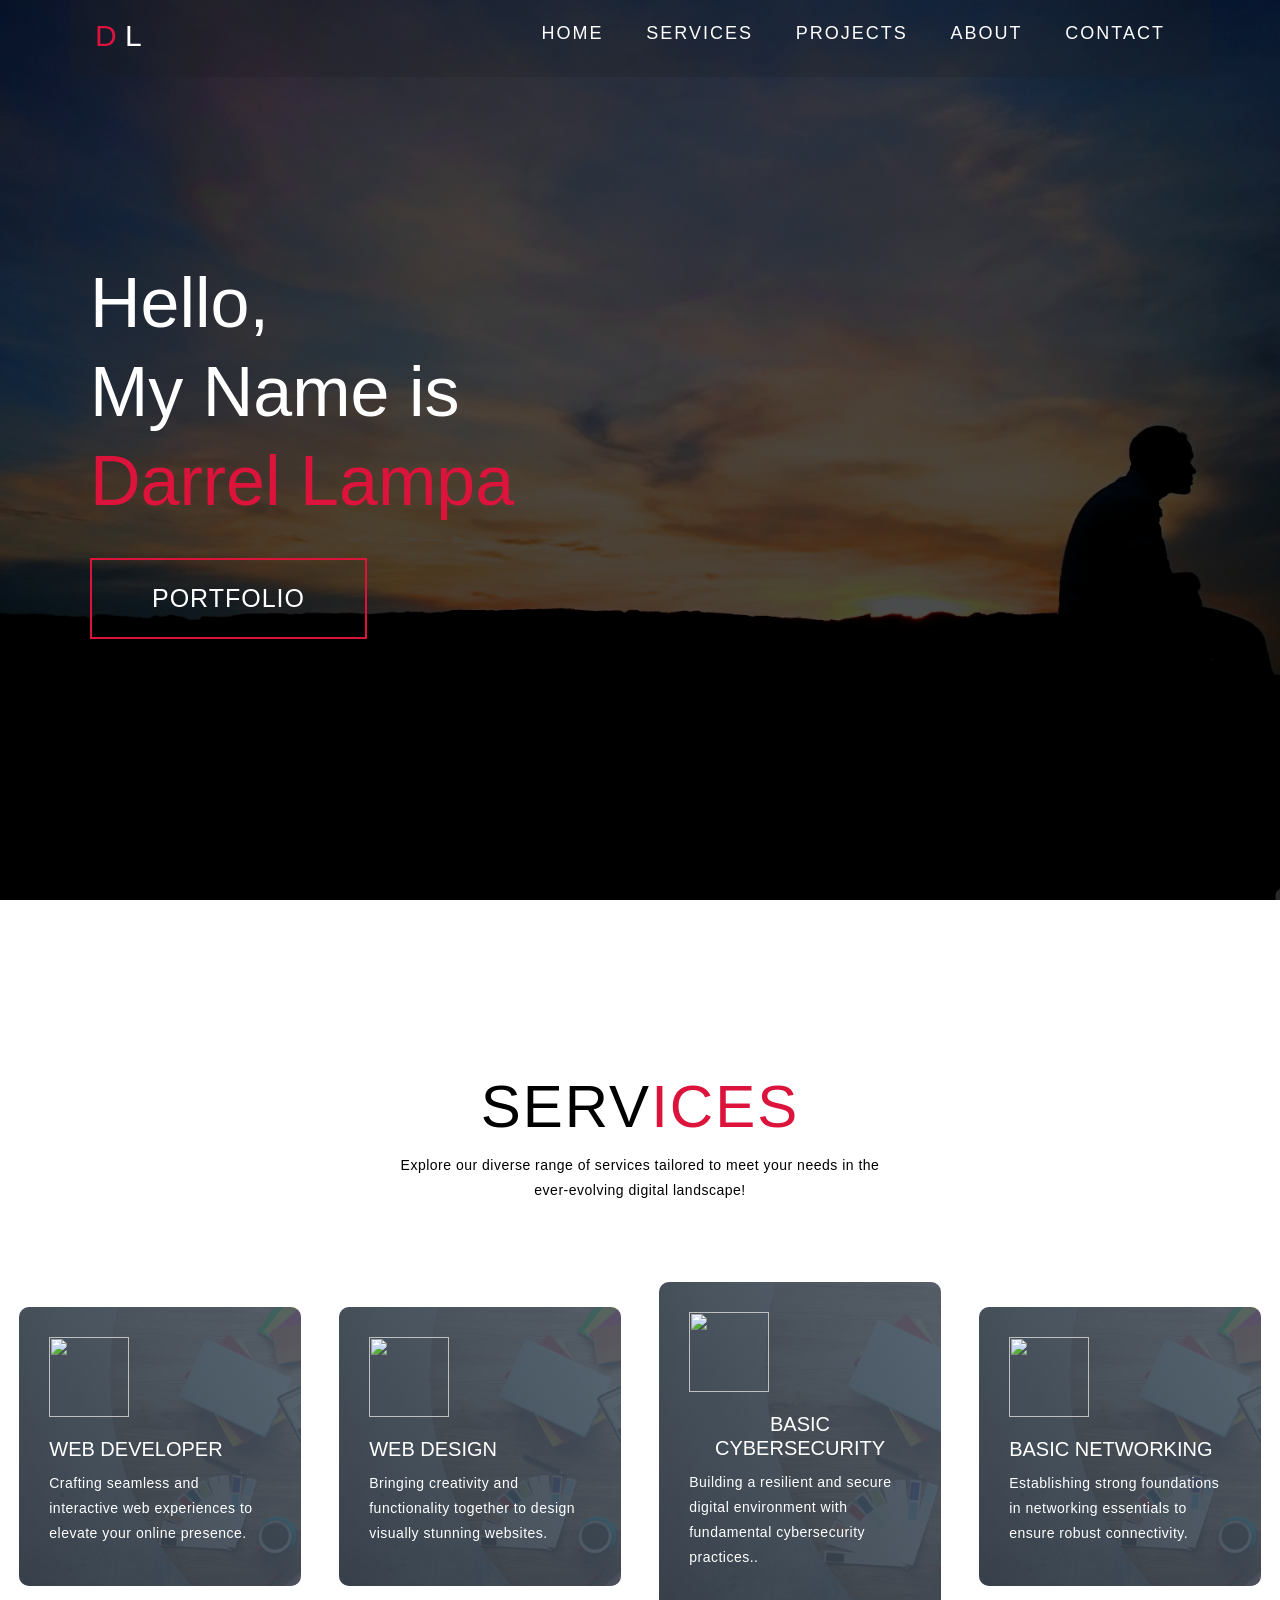
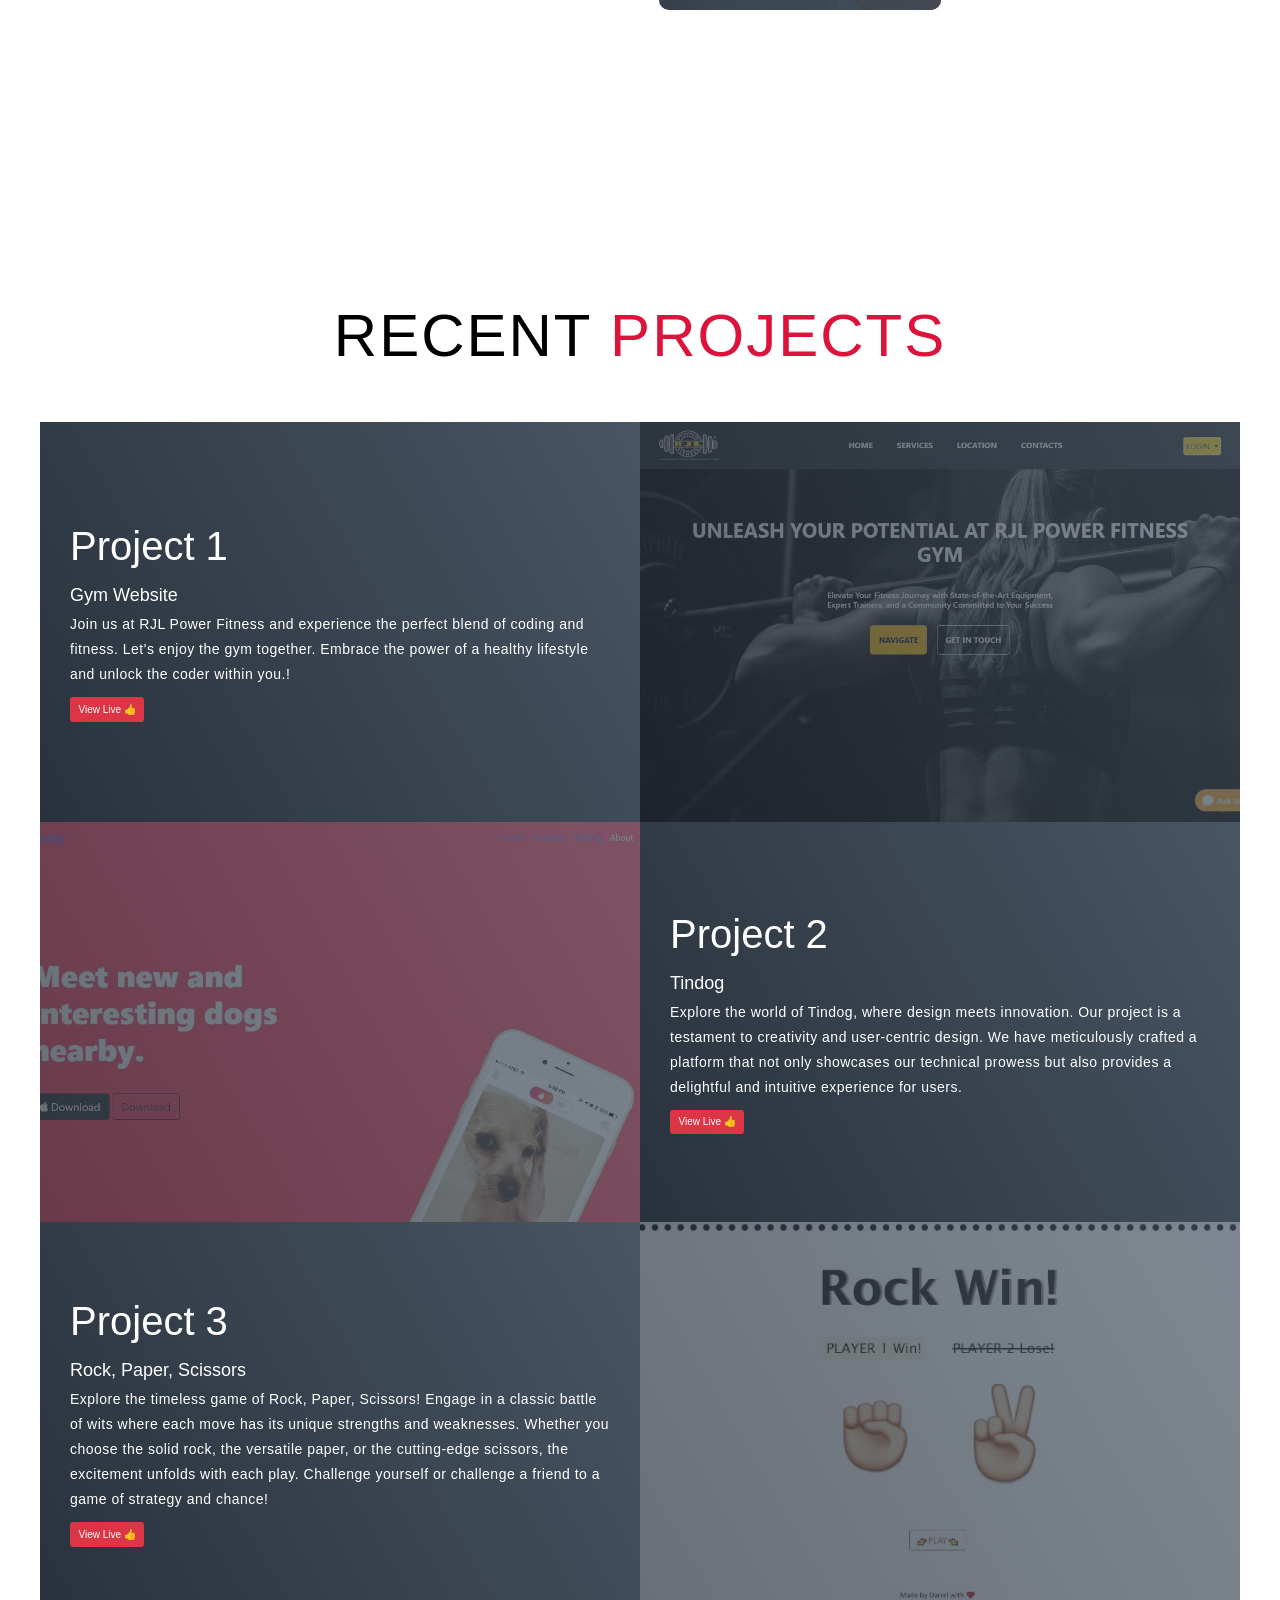
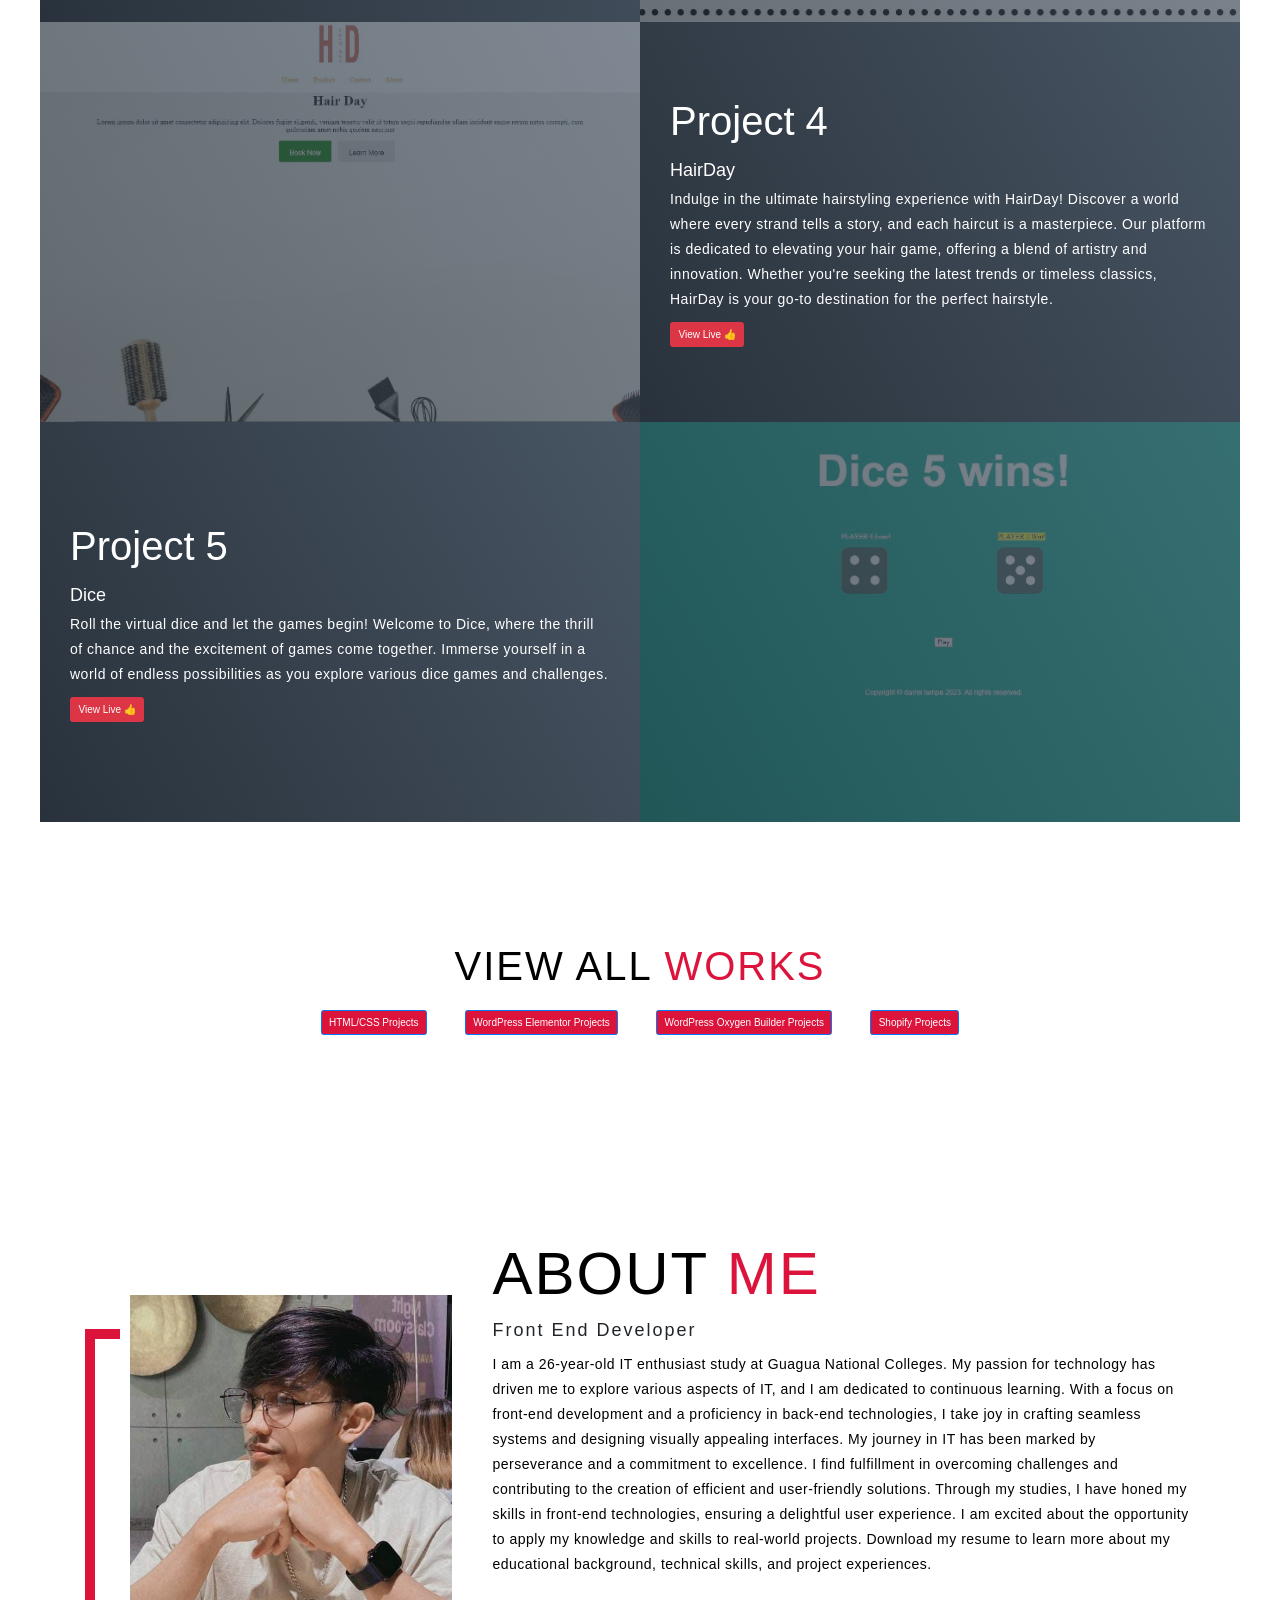
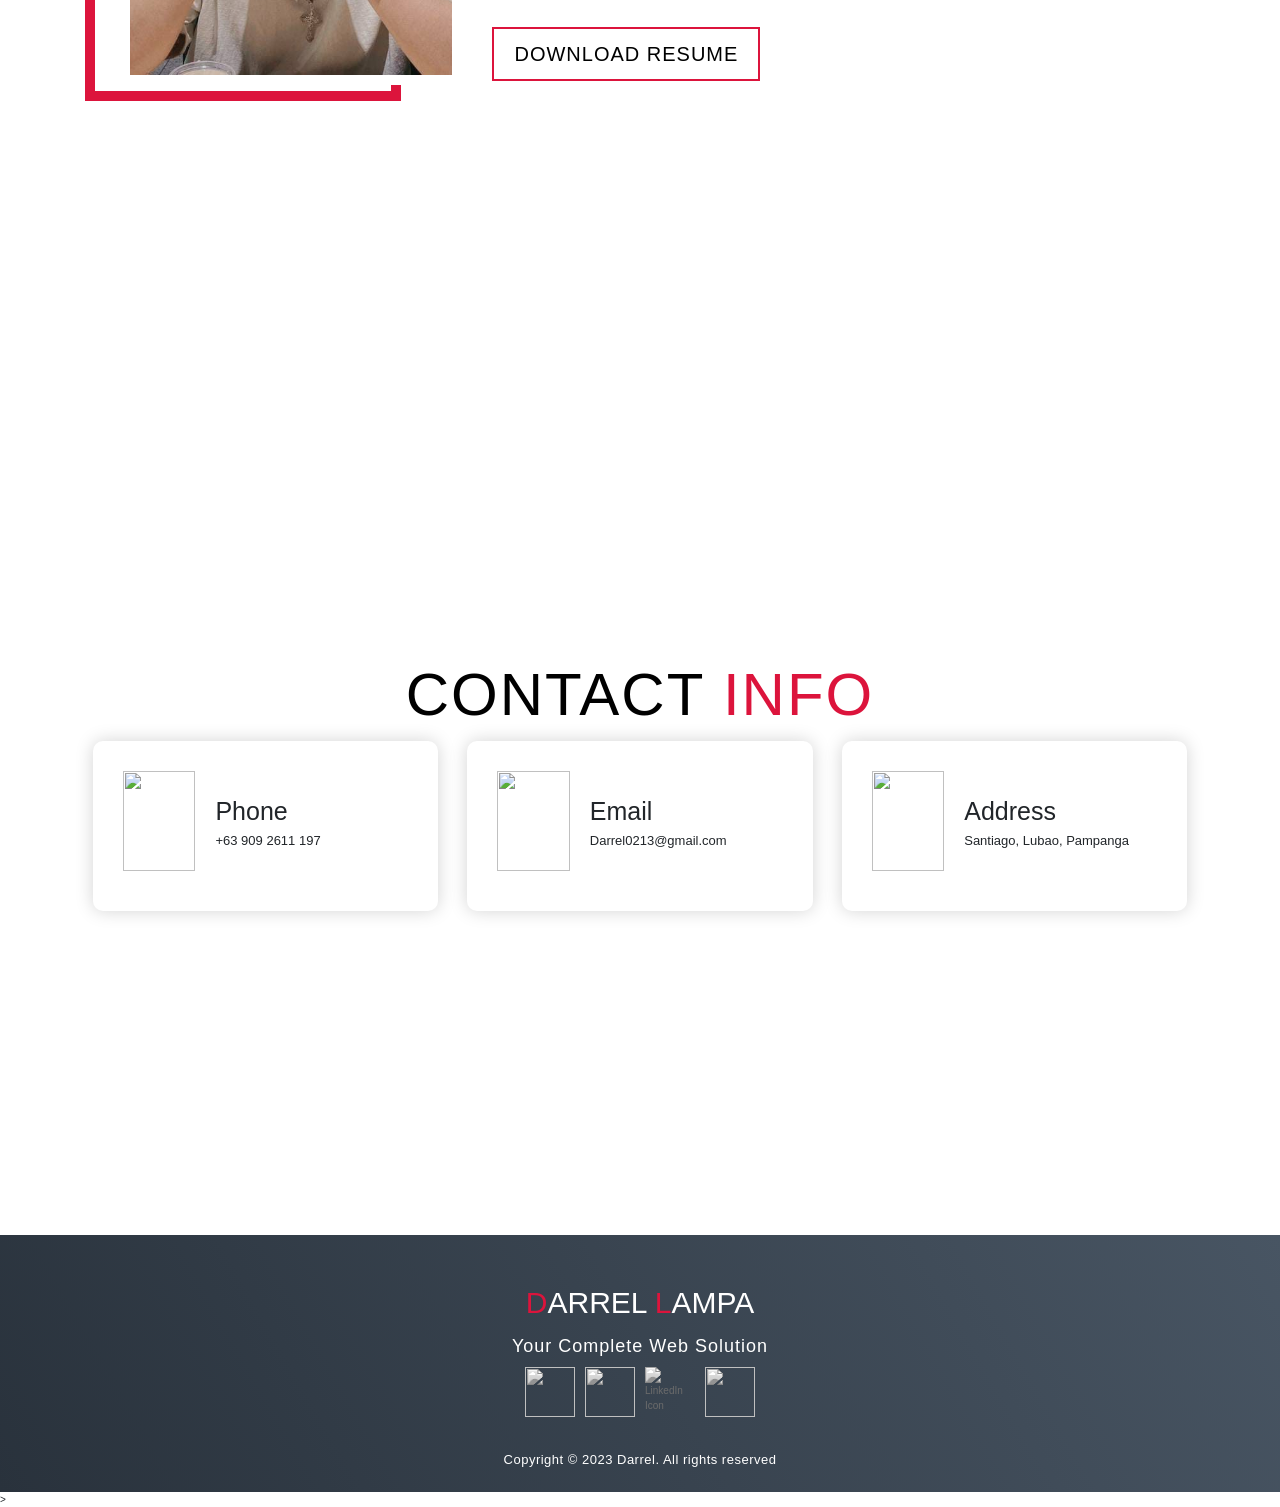
==== index.html @ 4f252c06 "Update index.html" ====
<!DOCTYPE html>
<html lang="en">

<head>
  <meta charset="UTF-8">
  <meta name="viewport" content="width=device-width, initial-scale=1.0">
  <link rel="stylesheet" href="style.css">
  
  <title>My Website</title>
</head>

<body>
  <!-- Header -->
  <section id="header">
    <div class="header container">
      <div class="nav-bar">
        <div class="brand">
          <a href="#hero">
            <h1><span>D</span> <span></span>L</h1>
          </a>
        </div>
        <div class="nav-list">
          <div class="hamburger">
            <div class="bar"></div>
          </div>
          <ul>
            <li><a href="#hero" data-after="Home">Home</a></li>
            <li><a href="#services" data-after="Service">Services</a></li>
            <li><a href="#projects" data-after="Projects">Projects</a></li>
            <li><a href="#about" data-after="About">About</a></li>
            <li><a href="#contact" data-after="Contact">Contact</a></li>
          </ul>
        </div>
      </div>
    </div>
  </section>
  <!-- End Header -->


  <!-- Hero Section  -->
  <section id="hero">
    <div class="hero container">
      <div>
        <h1>Hello, <span></span></h1>
        <h1>My Name is <span></span></h1>
        <h1>Darrel Lampa <span></span></h1>
        <a href="#projects" type="button" class="cta">Portfolio</a>
      </div>
    </div>
  </section>
  <!-- End Hero Section  -->

  <!-- Service Section -->
  <section id="services">
    <div class="services container">
      <div class="service-top">
        <h1 class="section-title">Serv<span>ices</span></h1>
        <p>Explore our diverse range of services tailored to meet your needs in the ever-evolving digital landscape!</p>
      </div>
      <div class="service-bottom">
        <div class="service-item">
          <div class="icon"><img src="https://img.icons8.com/bubbles/100/000000/code.png" /></div>
          <h2>Web Developer</h2>
          <p>Crafting seamless and interactive web experiences to elevate your online presence.</p>
        </div>
        <div class="service-item">
          <div class="icon"><img src="https://img.icons8.com/bubbles/100/000000/design.png" /></div>
          <h2>Web Design</h2>
          <p>Bringing creativity and functionality together to design visually stunning websites.</p>
        </div>
        
        <div class="service-item">
          <div class="icon"><img src="https://img.icons8.com/bubbles/100/000000/cyber-security.png" /></div>
          <h2>Basic Cybersecurity</h2>
          <p>Building a resilient and secure digital environment with fundamental cybersecurity practices..</p>
        </div>
        <div class="service-item">
          <div class="icon"><img src="https://img.icons8.com/bubbles/100/000000/worldwide-location.png" /></div>

          <h2>Basic Networking</h2>
          <p>Establishing strong foundations in networking essentials to ensure robust connectivity.</p>
        </div>
      </div>
    </div>
  </section>
  
  <!-- End Service Section -->

  <!-- Projects Section -->
  <section id="projects">
    <div class="projects container">
      <div class="projects-header">
        <h1 class="section-title">Recent <span>Projects</span></h1>
      </div>
      <div class="all-projects">
        <div class="project-item">
          <div class="project-info">
            <h1>Project 1</h1>
            <h2>Gym Website</h2>
            <p>Join us at RJL Power Fitness and experience the perfect blend of coding and fitness. Let's enjoy the gym together. Embrace the power of a healthy lifestyle and unlock the coder within you.!</p>
            <a href="http://capstone-project.great-site.net/" class="btn btn-danger">View Live &#x1F44D;</a>

          </div>
          <div class="project-img">
            <img src="./img/img1.png" alt="img">
          </div>
        </div>
        <div class="project-item">
          <div class="project-info">
            <h1>Project 2</h1>
            <h2>Tindog</h2>
            <p>Explore the world of Tindog, where design meets innovation. Our project is a testament to creativity and user-centric design. We have meticulously crafted a platform that not only showcases our technical prowess but also provides a delightful and intuitive experience for users.</p>
              <a href="https://darrellampa.github.io/tindog/" class="btn btn-danger">View Live &#x1F44D;</a>
          </div>
          <div class="project-img">
            <img src="./img/img6.png" alt="img">
          </div>
        </div>
        <div class="project-item">
          <div class="project-info">
            <h1>Project 3</h1>
            <h2>Rock, Paper, Scissors </h2>
            <p>Explore the timeless game of Rock, Paper, Scissors! Engage in a classic battle of wits where each move has its unique strengths and weaknesses. Whether you choose the solid rock, the versatile paper, or the cutting-edge scissors, the excitement unfolds with each play. Challenge yourself or challenge a friend to a game of strategy and chance!</p>
              <a href="https://darrellampa.github.io/RSP-Darrel-D/" class="btn btn-danger">View Live &#x1F44D;</a>
          </div>
          <div class="project-img">
            <img src="./img/img5.png" alt="img">
          </div>
        </div>
        <div class="project-item">
          <div class="project-info">
            <h1>Project 4</h1>
            <h2>HairDay </h2>
            <p>Indulge in the ultimate hairstyling experience with HairDay! Discover a world where every strand tells a story, and each haircut is a masterpiece. Our platform is dedicated to elevating your hair game, offering a blend of artistry and innovation. Whether you're seeking the latest trends or timeless classics, HairDay is your go-to destination for the perfect hairstyle.</p>
              <a href="https://darrellampa.github.io/Personal-Website/" class="btn btn-danger">View Live &#x1F44D;</a>
          </div>
          <div class="project-img">
            <img src="./img/img4.png" alt="img">
          </div>
        </div>
        <div class="project-item">
          <div class="project-info">
            <h1>Project 5</h1>
            <h2>Dice</h2>
            <p>Roll the virtual dice and let the games begin! Welcome to Dice, where the thrill of chance and the excitement of games come together. Immerse yourself in a world of endless possibilities as you explore various dice games and challenges.</p>
              <a href="https://darrellampa.github.io/Dice.1/" class="btn btn-danger">View Live &#x1F44D;</a>
          </div>
          <div class="project-img">
            <img src="./img/img3.png" alt="img">
          </div>
        </div>
      </div>
    </div>
    <div class="view-all">
      <h2 class="section-title">View All <span>Works</span></h2>
      <div class="view-all-links">
        <a class="btn btn-primary" onclick="toggleProjects('html-css-projects')">HTML/CSS Projects</a>
        <a class="btn btn-primary" onclick="toggleProjects('wordpress-elementor-projects')">WordPress Elementor Projects</a>
        <a class="btn btn-primary" onclick="toggleProjects('wordpress-oxygen-builder-projects')">WordPress Oxygen Builder Projects</a>
        <a class="btn btn-primary" onclick="toggleProjects('shopify-projects')">Shopify Projects</a>
      </div>
    </div>

    <!-- HTML/CSS Projects Gallery -->
    <div id="html-css-projects" class="project-gallery" style="display: none;">
      <div class="project-gallery-item">
        <a href="https://darrellampa.github.io/seleste_html_css/" target="_blank"><img src="img/htmlCss.png" alt="Project 1"></a>
      </div>
      <div class="project-gallery-item">
        <a href="http://capstone-project.great-site.net/" target="_blank"><img src="img/img1.png" alt="Project 2"></a>
      </div>
        <div class="project-gallery-item">
        <a href="https://darrellampa.github.io/project7/" target="_blank"><img src="img/project5.png" alt="Project 2"></a>
      </div>
      <!-- Add more HTML/CSS project gallery items as needed -->
           <div class="project-gallery-item">
        <a href="https://darrellampa.github.io/project1/" target="_blank"><img src="img/project8.png" alt="Project 2"></a>
      </div>

           <div class="project-gallery-item">
        <a href="https://darrellampa.github.io/project10/" target="_blank"><img src="img/project9.png" alt="Project 2"></a>
      </div>

             <div class="project-gallery-item">
        <a href="https://darrellampa.github.io/newProject/" target="_blank"><img src="img/project11.png" alt="Project 2"></a>
      </div>

            <div class="project-gallery-item">
        <a href="https://darrellampa.github.io/PROJECT12/" target="_blank"><img src="img/project12.png" alt="Project 2"></a>
      </div>






      
    </div>

    <!-- WordPress Elementor Projects Gallery -->
    <div id="wordpress-elementor-projects" class="project-gallery" style="display: none;">
      <div class="project-gallery-item">
        <a href="https://dev-selesteelementor.pantheonsite.io/" target="_blank"><img src="img/elemetorWp.png" alt="Project 1"></a>
      </div>
      <div class="project-gallery-item">
        <a href="https://dev-imrozproject.pantheonsite.io/" target="_blank"><img src="img/imroz.png" alt="Project 2"></a>
      </div>
      <div class="project-gallery-item">
        <a href="https://darrellampa.github.io/tindog/" target="_blank"><img src="img/img6.png" alt="Project 2"></a>
      </div>
      <div class="project-gallery-item">
        <a href="https://darrellampa.github.io/Personal-Website/" target="_blank"><img src="img/img4.png" alt="Project 2"></a>
      </div>
      <!-- Add more WordPress Elementor project gallery items as needed -->
    </div>

     <!-- WordPress Oxygen Builder Projects Gallery -->
    <div id="wordpress-oxygen-builder-projects" class="project-gallery" style="display: none;">
      <div class="project-gallery-item">
        <a href="https://dev-nesoitsolution.pantheonsite.io/" target="_blank"><img src="img/neso.png" alt="Project 1"></a>
      </div>
     
      <!-- Add more WordPress Oxygen Builder project gallery items as needed -->
    </div>

    <!-- Shopify Projects Gallery -->
    <div id="shopify-projects" class="project-gallery" style="display: none;">
      <div class="project-gallery-item">
        <a href="https://dev-selestecustomtheme.pantheonsite.io/" target="_blank"><img src="img/shopifyseleste.png" alt="Project 1"></a>
      </div>
      <div class="project-gallery-item">
        <a href="https://project6dar.myshopify.com/?_ab=0&_fd=0&_sc=1" target="_blank"><img src="img/shopify1.png" alt="Project 2"></a>
      </div>
      <!-- Add more Shopify project gallery items as needed -->
    </div>
  </section>
  <!-- End Projects Section -->

  <!-- About Section -->
  <section id="about">
    <div class="about container">
      <div class="col-left">
        <div class="about-img">
          <img src="./img/ny.png" alt="img">
        </div>
      </div>
      <div class="col-right">
        <h1 class="section-title">About <span>me</span></h1>
        <h2>Front End Developer</h2>
        <p>I am a 26-year-old IT enthusiast study at Guagua National Colleges. My passion for technology has driven me to explore various aspects of IT, and I am dedicated to continuous learning. With a focus on front-end development and a proficiency in back-end technologies, I take joy in crafting seamless systems and designing visually appealing interfaces.

          My journey in IT has been marked by perseverance and a commitment to excellence. I find fulfillment in overcoming challenges and contributing to the creation of efficient and user-friendly solutions. Through my studies, I have honed my skills in front-end technologies, ensuring a delightful user experience.
          
          I am excited about the opportunity to apply my knowledge and skills to real-world projects. Download my resume to learn more about my educational background, technical skills, and project experiences.</p>
        <a href="https://drive.google.com/file/d/1pJ0x6sw8Fba4EsSI_oV6tQrUpC12UH1s/view?usp=sharing" class="cta">Download Resume</a>
      </div>
    </div>
  </section>
  <!-- End About Section -->

  <!-- Contact Section -->
  <section id="contact">
    <div class="contact container">
      <div>
        <h1 class="section-title">Contact <span>info</span></h1>
      </div>
      <div class="contact-items">
        <div class="contact-item">
          <div class="icon"><img src="https://img.icons8.com/bubbles/100/000000/phone.png" /></div>
          <div class="contact-info">
            <h1>Phone</h1>
            <h2>+63 909 2611 197</h2>
            
          </div>
        </div>
        <div class="contact-item">
          <div class="icon"><img src="https://img.icons8.com/bubbles/100/000000/new-post.png" /></div>
          <div class="contact-info">
            <h1>Email</h1>
            <h2>Darrel0213@gmail.com</h2>
           
          </div>
        </div>
        <div class="contact-item">
          <div class="icon"><img src="https://img.icons8.com/bubbles/100/000000/map-marker.png" /></div>
          <div class="contact-info">
            <h1>Address</h1>
            <h2>Santiago, Lubao, Pampanga</h2>
          </div>
        </div>
      </div>
    </div>
  </section>
  <!-- End Contact Section -->

  <!-- Footer -->
  <section id="footer">
    <div class="footer container">
      <div class="brand">
        <h1><span>D</span>arrel <span>L</span>ampa</h1>
      </div>
      <h2>Your Complete Web Solution</h2>
      <div class="social-icon">
        <div class="social-item">
          <a href="https://www.facebook.com/darrel.lampa.1"><img src="https://img.icons8.com/bubbles/100/000000/facebook-new.png" /></a>
        </div>
        <div class="social-item">
          <a href="https://www.instagram.com/lampadarrel/"><img src="https://img.icons8.com/bubbles/100/000000/instagram-new.png" /></a>
        </div>
        <div class="social-item">
          <a href="https://www.linkedin.com/in/darrel-lampa-314783265/"><img src="https://img.icons8.com/bubbles/100/000000/linkedin.png" alt="LinkedIn Icon"></a>
        </div>
        <div class="social-item">
          <a href="https://www.credly.com/users/darrel-lampa/badges"><img src="https://img.icons8.com/bubbles/100/000000/credly.png" /></a>
        </div>
      </div>
      <p>Copyright © 2023 Darrel. All rights reserved</p>
    </div>
  </section>
  <!-- End Footer -->
   <!-- Bootstrap JS and Popper.js -->
   <link rel="stylesheet" href="https://stackpath.bootstrapcdn.com/bootstrap/4.5.2/css/bootstrap.min.css">
   >
  <script src="./app.js"></script>
    <script>
  function toggleProjects(projectId) {
  const projectGalleries = document.querySelectorAll('.project-gallery');
  projectGalleries.forEach(gallery => {
    gallery.style.display = 'none';
  });

  const selectedGallery = document.getElementById(projectId);
  if (selectedGallery) {
    selectedGallery.style.display = 'flex';
  }
}
  </script>
</body>

</html>
---- style.css ----
@import 'https://fonts.googleapis.com/css?family=Montserrat:300, 400, 700&display=swap';
* {
	padding: 0;
	margin: 0;
	box-sizing: border-box;
}
html {
	font-size: 10px;
	font-family: 'Montserrat', sans-serif;
	scroll-behavior: smooth;
}
a {
	text-decoration: none;
}
.container {
	min-height: 100vh;
	width: 100%;
	display: flex;
	align-items: center;
	justify-content: center;
}
img {
	height: 100%;
	width: 100%;
	object-fit: cover;
}
p {
	color: black;
	font-size: 1.4rem;
	margin-top: 5px;
	line-height: 2.5rem;
	font-weight: 300;
	letter-spacing: 0.05rem;
}
.section-title {
	font-size: 4rem;
	font-weight: 300;
	color: black;
	margin-bottom: 10px;
	text-transform: uppercase;
	letter-spacing: 0.2rem;
	text-align: center;
}
.section-title span {
	color: crimson;
}

.cta {
	display: inline-block;
	padding: 10px 30px;
	color: white;
	background-color: transparent;
	border: 2px solid crimson;
	font-size: 2rem;
	text-transform: uppercase;
	letter-spacing: 0.1rem;
	margin-top: 30px;
	transition: 0.3s ease;
	transition-property: background-color, color;
}
.cta:hover {
	color: white;
	background-color: crimson;
}
.brand h1 {
	font-size: 3rem;
	text-transform: uppercase;
	color: white;
}
.brand h1 span {
	color: crimson;
}

/* Header section */
#header {
	position: fixed;
	z-index: 1000;
	left: 0;
	top: 0;
	width: 100vw;
	height: auto;
}
#header .header {
	min-height: 8vh;
	background-color: rgba(31, 30, 30, 0.24);
	transition: 0.3s ease background-color;
}
#header .nav-bar {
	display: flex;
	align-items: center;
	justify-content: space-between;
	width: 100%;
	height: 100%;
	max-width: 1300px;
	padding: 0 10px;
}
#header .nav-list ul {
	list-style: none;
	position: absolute;
	background-color: rgb(31, 30, 30);
	width: 100vw;
	height: 100vh;
	left: 100%;
	top: 0;
	display: flex;
	flex-direction: column;
	justify-content: center;
	align-items: center;
	z-index: 1;
	overflow-x: hidden;
	transition: 0.5s ease left;
}
#header .nav-list ul.active {
	left: 0%;
}
#header .nav-list ul a {
	font-size: 2.5rem;
	font-weight: 500;
	letter-spacing: 0.2rem;
	text-decoration: none;
	color: white;
	text-transform: uppercase;
	padding: 20px;
	display: block;
}
#header .nav-list ul a::after {
	content: attr(data-after);
	position: absolute;
	top: 50%;
	left: 50%;
	transform: translate(-50%, -50%) scale(0);
	color: rgba(240, 248, 255, 0.021);
	font-size: 13rem;
	letter-spacing: 50px;
	z-index: -1;
	transition: 0.3s ease letter-spacing;
}
#header .nav-list ul li:hover a::after {
	transform: translate(-50%, -50%) scale(1);
	letter-spacing: initial;
}
#header .nav-list ul li:hover a {
	color: crimson;
}
#header .hamburger {
	height: 60px;
	width: 60px;
	display: inline-block;
	border: 3px solid white;
	border-radius: 50%;
	position: relative;
	display: flex;
	align-items: center;
	justify-content: center;
	z-index: 100;
	cursor: pointer;
	transform: scale(0.8);
	margin-right: 20px;
}
#header .hamburger:after {
	position: absolute;
	content: '';
	height: 100%;
	width: 100%;
	border-radius: 50%;
	border: 3px solid white;
	animation: hamburger_puls 1s ease infinite;
}
#header .hamburger .bar {
	height: 2px;
	width: 30px;
	position: relative;
	background-color: white;
	z-index: -1;
}
#header .hamburger .bar::after,
#header .hamburger .bar::before {
	content: '';
	position: absolute;
	height: 100%;
	width: 100%;
	left: 0;
	background-color: white;
	transition: 0.3s ease;
	transition-property: top, bottom;
}
#header .hamburger .bar::after {
	top: 8px;
}
#header .hamburger .bar::before {
	bottom: 8px;
}
#header .hamburger.active .bar::before {
	bottom: 0;
}
#header .hamburger.active .bar::after {
	top: 0;
}
/* End Header section */

/* Hero Section */
#hero {
	background-image: url(./img/ny2.png);
	background-size: cover;
	background-position: top center;
	position: relative;
	z-index: 1;
}
#hero::after {
	content: '';
	position: absolute;
	left: 0;
	top: 0;
	height: 100%;
	width: 100%;
	background-color: black;
	opacity: 0.7;
	z-index: -1;
}
#hero .hero {
	max-width: 1200px;
	margin: 0 auto;
	padding: 0 50px;
	justify-content: flex-start;
}
#hero h1 {
	display: block;
	width: fit-content;
	font-size: 4rem;
	position: relative;
	color: transparent;
	animation: text_reveal 0.5s ease forwards;
	animation-delay: 1s;
}
#hero h1:nth-child(1) {
	animation-delay: 1s;
}
#hero h1:nth-child(2) {
	animation-delay: 2s;
}
#hero h1:nth-child(3) {
	animation: text_reveal_name 0.5s ease forwards;
	animation-delay: 3s;
}
#hero h1 span {
	position: absolute;
	top: 0;
	left: 0;
	height: 100%;
	width: 0;
	background-color: crimson;
	animation: text_reveal_box 1s ease;
	animation-delay: 0.5s;
}
#hero h1:nth-child(1) span {
	animation-delay: 0.5s;
}
#hero h1:nth-child(2) span {
	animation-delay: 1.5s;
}
#hero h1:nth-child(3) span {
	animation-delay: 2.5s;
}

/* End Hero Section */

/* Services Section */
#services .services {
	flex-direction: column;
	text-align: center;
	max-width: 1500px;
	margin: 0 auto;
	padding: 100px 0;
}
#services .service-top {
	max-width: 500px;
	margin: 0 auto;
}
#services .service-bottom {
	display: flex;
	align-items: center;
	justify-content: center;
	flex-wrap: wrap;
	margin-top: 50px;
}
#services .service-item {
	flex-basis: 80%;
	display: flex;
	align-items: flex-start;
	justify-content: center;
	flex-direction: column;
	padding: 30px;
	border-radius: 10px;
	background-image: url(./img/img8.png);
	background-size: cover;
	margin: 10px 5%;
	position: relative;
	z-index: 1;
	overflow: hidden;
}
#services .service-item::after {
	content: '';
	position: absolute;
	left: 0;
	top: 0;
	height: 100%;
	width: 100%;
	background-image: linear-gradient(60deg, #29323c 0%, #485563 100%);
	opacity: 0.9;
	z-index: -1;
}
#services .service-bottom .icon {
	height: 80px;
	width: 80px;
	margin-bottom: 20px;
}
#services .service-item h2 {
	font-size: 2rem;
	color: white;
	margin-bottom: 10px;
	text-transform: uppercase;
}
#services .service-item p {
	color: white;
	text-align: left;
}
/* End Services Section */

/* Projects section */
#projects .projects {
	flex-direction: column;
	max-width: 1200px;
	margin: 0 auto;
	padding: 100px 0;
}
#projects .projects-header h1 {
	margin-bottom: 50px;
}
#projects .all-projects {
	display: flex;
	align-items: center;
	justify-content: center;
	flex-direction: column;
}
#projects .project-item {
	display: flex;
	align-items: center;
	justify-content: center;
	flex-direction: column;
	width: 80%;
	margin: 20px auto;
	overflow: hidden;
	border-radius: 10px;
}
#projects .project-info {
	padding: 30px;
	flex-basis: 50%;
	height: 100%;
	display: flex;
	align-items: flex-start;
	justify-content: center;
	flex-direction: column;
	background-image: linear-gradient(60deg, #29323c 0%, #485563 100%);
	color: white;
}
#projects .project-info h1 {
	font-size: 4rem;
	font-weight: 500;
}
#projects .project-info h2 {
	font-size: 1.8rem;
	font-weight: 500;
	margin-top: 10px;
}
#projects .project-info p {
	color: white;
}
#projects .project-img {
	flex-basis: 50%;
	height: 300px;
	overflow: hidden;
	position: relative;
}
#projects .project-img:after {
	content: '';
	position: absolute;
	left: 0;
	top: 0;
	height: 100%;
	width: 100%;
	background-image: linear-gradient(60deg, #29323c 0%, #485563 100%);
	opacity: 0.7;
}
#projects .project-img img {
	transition: 0.3s ease transform;
}
#projects .project-item:hover .project-img img {
	transform: scale(1.1);
}
/* End Projects section */

/* About Section */
#about .about {
	flex-direction: column-reverse;
	text-align: center;
	max-width: 1200px;
	margin: 0 auto;
	padding: 100px 20px;
}
#about .col-left {
	width: 250px;
	height: 360px;
}
#about .col-right {
	width: 100%;
}
#about .col-right h2 {
	font-size: 1.8rem;
	font-weight: 500;
	letter-spacing: 0.2rem;
	margin-bottom: 10px;
}
#about .col-right p {
	margin-bottom: 20px;
}
#about .col-right .cta {
	color: black;
	margin-bottom: 50px;
	padding: 10px 20px;
	font-size: 2rem;
}
#about .col-left .about-img {
	height: 100%;
	width: 100%;
	position: relative;
	border: 10px solid white;
}
#about .col-left .about-img::after {
	content: '';
	position: absolute;
	left: -33px;
	top: 19px;
	height: 98%;
	width: 98%;
	border: 7px solid crimson;
	z-index: -1;
}
/* End About Section */

/* contact Section */
#contact .contact {
	flex-direction: column;
	max-width: 1200px;
	margin: 0 auto;
	width: 90%;
}
#contact .contact-items {
	/* max-width: 400px; */
	width: 100%;
}
#contact .contact-item {
	width: 80%;
	padding: 20px;
	text-align: center;
	border-radius: 10px;
	padding: 30px;
	margin: 30px;
	display: flex;
	justify-content: center;
	align-items: center;
	flex-direction: column;
	box-shadow: 0px 0px 18px 0 #0000002c;
	transition: 0.3s ease box-shadow;
}
#contact .contact-item:hover {
	box-shadow: 0px 0px 5px 0 #0000002c;
}
#contact .icon {
	width: 70px;
	margin: 0 auto;
	margin-bottom: 10px;
}
#contact .contact-info h1 {
	font-size: 2.5rem;
	font-weight: 500;
	margin-bottom: 5px;
}
#contact .contact-info h2 {
	font-size: 1.3rem;
	line-height: 2rem;
	font-weight: 500;
}
/*End contact Section */

/* Footer */
#footer {
	background-image: linear-gradient(60deg, #29323c 0%, #485563 100%);
}
#footer .footer {
	min-height: 200px;
	flex-direction: column;
	padding-top: 50px;
	padding-bottom: 10px;
}
#footer h2 {
	color: white;
	font-weight: 500;
	font-size: 1.8rem;
	letter-spacing: 0.1rem;
	margin-top: 10px;
	margin-bottom: 10px;
}
#footer .social-icon {
	display: flex;
	margin-bottom: 30px;
}
#footer .social-item {
	height: 50px;
	width: 50px;
	margin: 0 5px;
}
#footer .social-item img {
	filter: grayscale(1);
	transition: 0.3s ease filter;
}
#footer .social-item:hover img {
	filter: grayscale(0);
}
#footer p {
	color: white;
	font-size: 1.3rem;
}
/* End Footer */

/* Keyframes */
@keyframes hamburger_puls {
	0% {
		opacity: 1;
		transform: scale(1);
	}
	100% {
		opacity: 0;
		transform: scale(1.4);
	}
}
@keyframes text_reveal_box {
	50% {
		width: 100%;
		left: 0;
	}
	100% {
		width: 0;
		left: 100%;
	}
}
@keyframes text_reveal {
	100% {
		color: white;
	}
}
@keyframes text_reveal_name {
	100% {
		color: crimson;
		font-weight: 500;
	}
}
/* End Keyframes */

/* Media Query For Tablet */
@media only screen and (min-width: 768px) {
	.cta {
		font-size: 2.5rem;
		padding: 20px 60px;
	}
	h1.section-title {
		font-size: 6rem;
	}

	/* Hero */
	#hero h1 {
		font-size: 7rem;
	}
	/* End Hero */

	/* Services Section */
	#services .service-bottom .service-item {
		flex-basis: 45%;
		margin: 2.5%;
	}
	/* End Services Section */

	/* Project */
	#projects .project-item {
		flex-direction: row;
	}
	#projects .project-item:nth-child(even) {
		flex-direction: row-reverse;
	}
	#projects .project-item {
		height: 400px;
		margin: 0;
		width: 100%;
		border-radius: 0;
	}
	#projects .all-projects .project-info {
		height: 100%;
	}
	#projects .all-projects .project-img {
		height: 100%;
	}
	/* End Project */

	/* About */
	#about .about {
		flex-direction: row;
	}
	#about .col-left {
		width: 600px;
		height: 400px;
		padding-left: 60px;
	}
	#about .about .col-left .about-img::after {
		left: -45px;
		top: 34px;
		height: 98%;
		width: 98%;
		border: 10px solid crimson;
	}
	#about .col-right {
		text-align: left;
		padding: 30px;
	}
	#about .col-right h1 {
		text-align: left;
	}
	/* End About */

	/* contact  */
	#contact .contact {
		flex-direction: column;
		padding: 100px 0;
		align-items: center;
		justify-content: center;
		min-width: 20vh;
	}
	#contact .contact-items {
		width: 100%;
		display: flex;
		flex-direction: row;
		justify-content: space-evenly;
		margin: 0;
	}
	#contact .contact-item {
		width: 30%;
		margin: 0;
		flex-direction: row;
	}
	#contact .contact-item .icon {
		height: 100px;
		width: 100px;
	}
	#contact .contact-item .icon img {
		object-fit: contain;
	}
	#contact .contact-item .contact-info {
		width: 100%;
		text-align: left;
		padding-left: 20px;
	}
	/* End contact  */
}
/* End Media Query For Tablet */

/* Media Query For Desktop */
@media only screen and (min-width: 1200px) {
	/* header */
	#header .hamburger {
		display: none;
	}
	#header .nav-list ul {
		position: initial;
		display: block;
		height: auto;
		width: fit-content;
		background-color: transparent;
	}
	#header .nav-list ul li {
		display: inline-block;
	}
	#header .nav-list ul li a {
		font-size: 1.8rem;
	}
	#header .nav-list ul a:after {
		display: none;
	}
	/* End header */

	#services .service-bottom .service-item {
		flex-basis: 22%;
		margin: 1.5%;
	}
}
/* End  Media Query For Desktop */



/* CSS for View All Section */
.view-all {
    text-align: center;
    margin-top: 2rem;
}

.view-all-links {
    display: flex;
    justify-content: center;
    gap: 1cm; /* Adjust the gap between buttons */
    margin-top: 1rem;
	padding-top: 1rem;
}

.view-all .btn {
    font-size: 1rem;
	background-color: solid crimson !important;
}

/* CSS for project gallery */
.project-gallery {
    display: flex;
    justify-content: center;
    gap: 1rem;
    flex-wrap: wrap;
    margin-top: 2rem;
}

.project-gallery-item {
    position: relative;
    flex: 1 1 30%;
    margin: 10px;
    overflow: hidden;
}

.project-gallery-item img {
    height: 20rem; /* Fixed height */
    width: 100%; /* Ensure the image covers the full width */
    object-fit: cover; /* Adjust the image to fit within the container */
    transition: transform 0.3s ease;
}

.project-gallery-item:hover img {
    transform: scale(1.1); /* Slight zoom on hover */
}

.project-gallery-item::after {
    content: "View";
    position: absolute;
    top: 50%;
    left: 50%;
    transform: translate(-50%, -50%);
    color: white;
    font-size: 2rem;
    font-weight: bold;
    opacity: 0;
    transition: opacity 0.3s ease;
    pointer-events: none;
}

.project-gallery-item:hover::after {
    opacity: 1; /* Show the "View" text on hover */
}

.view-all {
    text-align: center;
    margin-top: 2rem;
}

.view-all-links {
    display: flex;
    justify-content: center;
    gap: 1cm; /* Adjust the gap between buttons */
    margin-top: 1rem;
    padding-top: 1rem;
}

.view-all .btn {
    font-size: 1rem;
    background-color: crimson !important;
}

/* Button styles */
.btn {
    padding: 2px 2px;
    background-color: #eb1919;
    color: white;
    text-decoration: none;
    border-radius: 5px;
}

.btn-primary {
    background-color: #ff0000;
}

.btn-danger {
    background-color: #dc3545;
}

@media (max-width: 768px) {
    .view-all-links {
        flex-direction: column;
        gap: 1rem; /* Space between buttons */
    }

    .view-all .btn {
        margin: 0 1rem; /* Margin on left and right */
    }
}
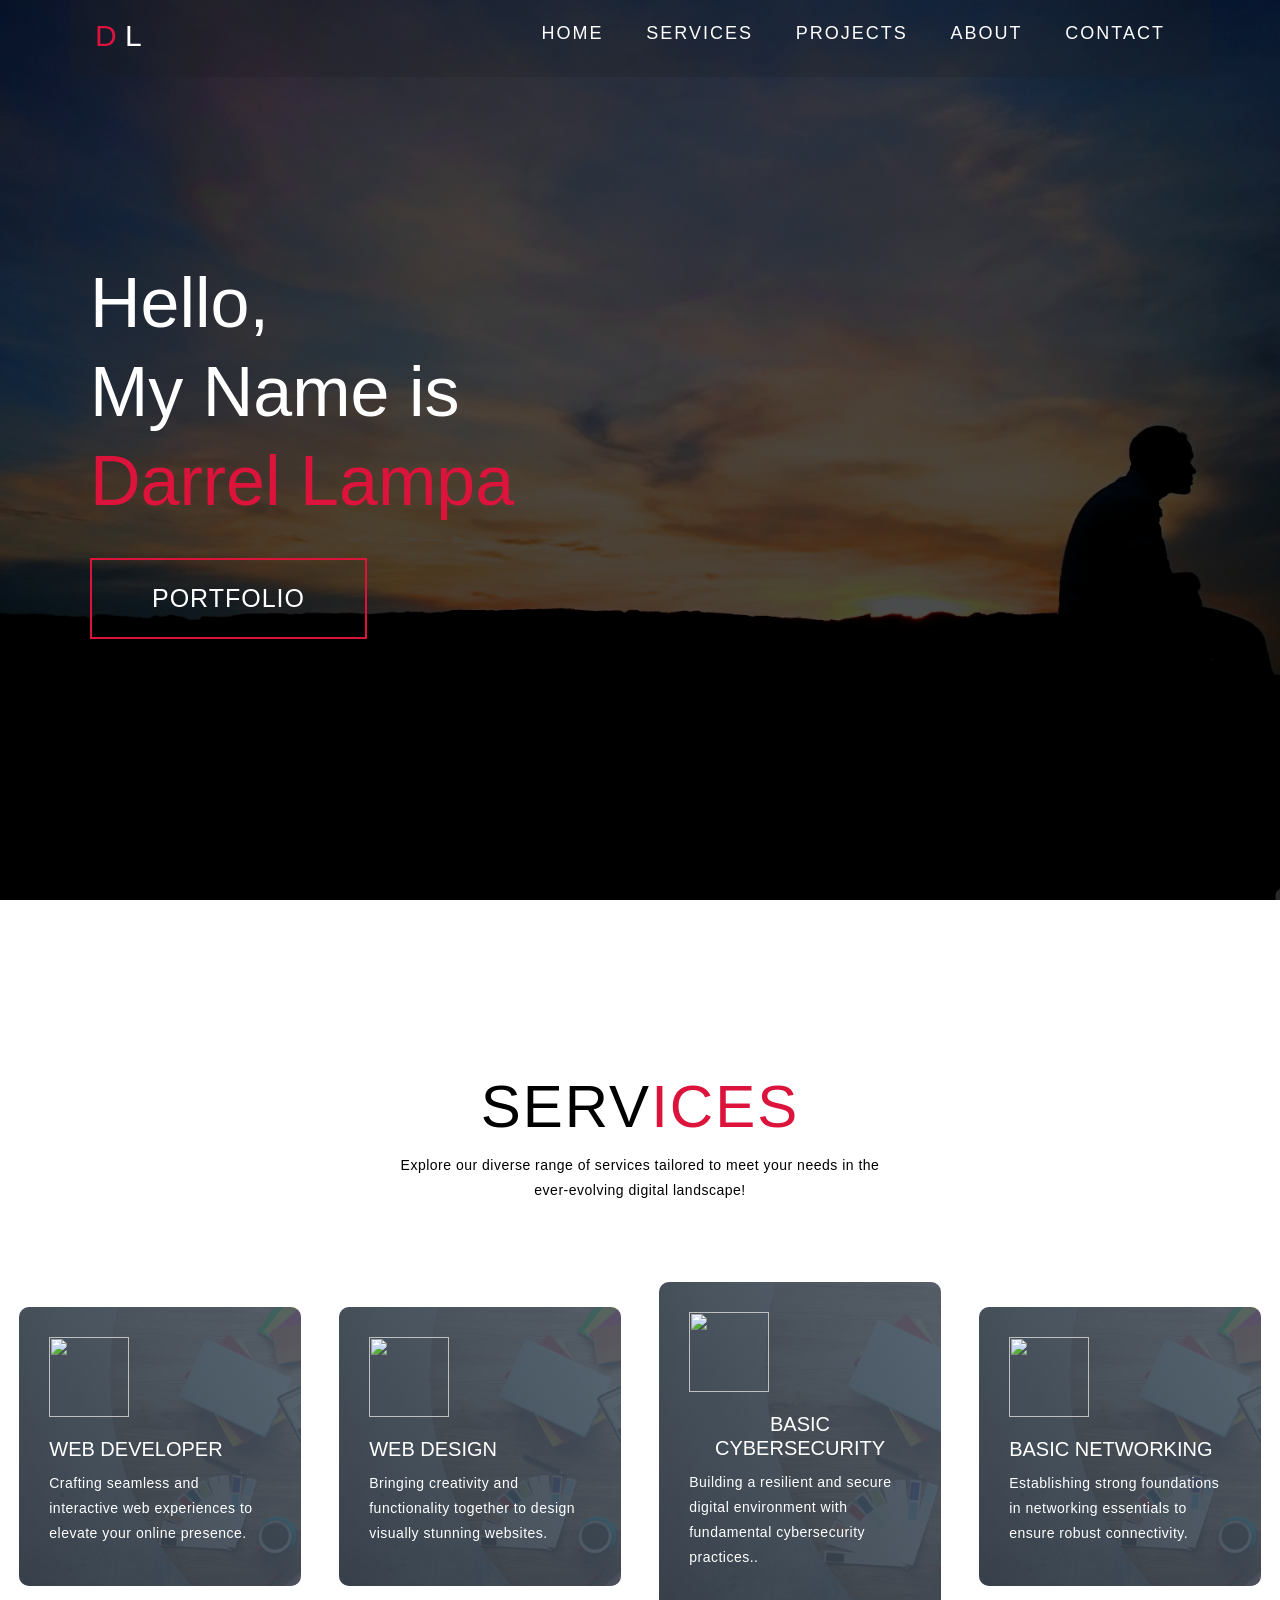
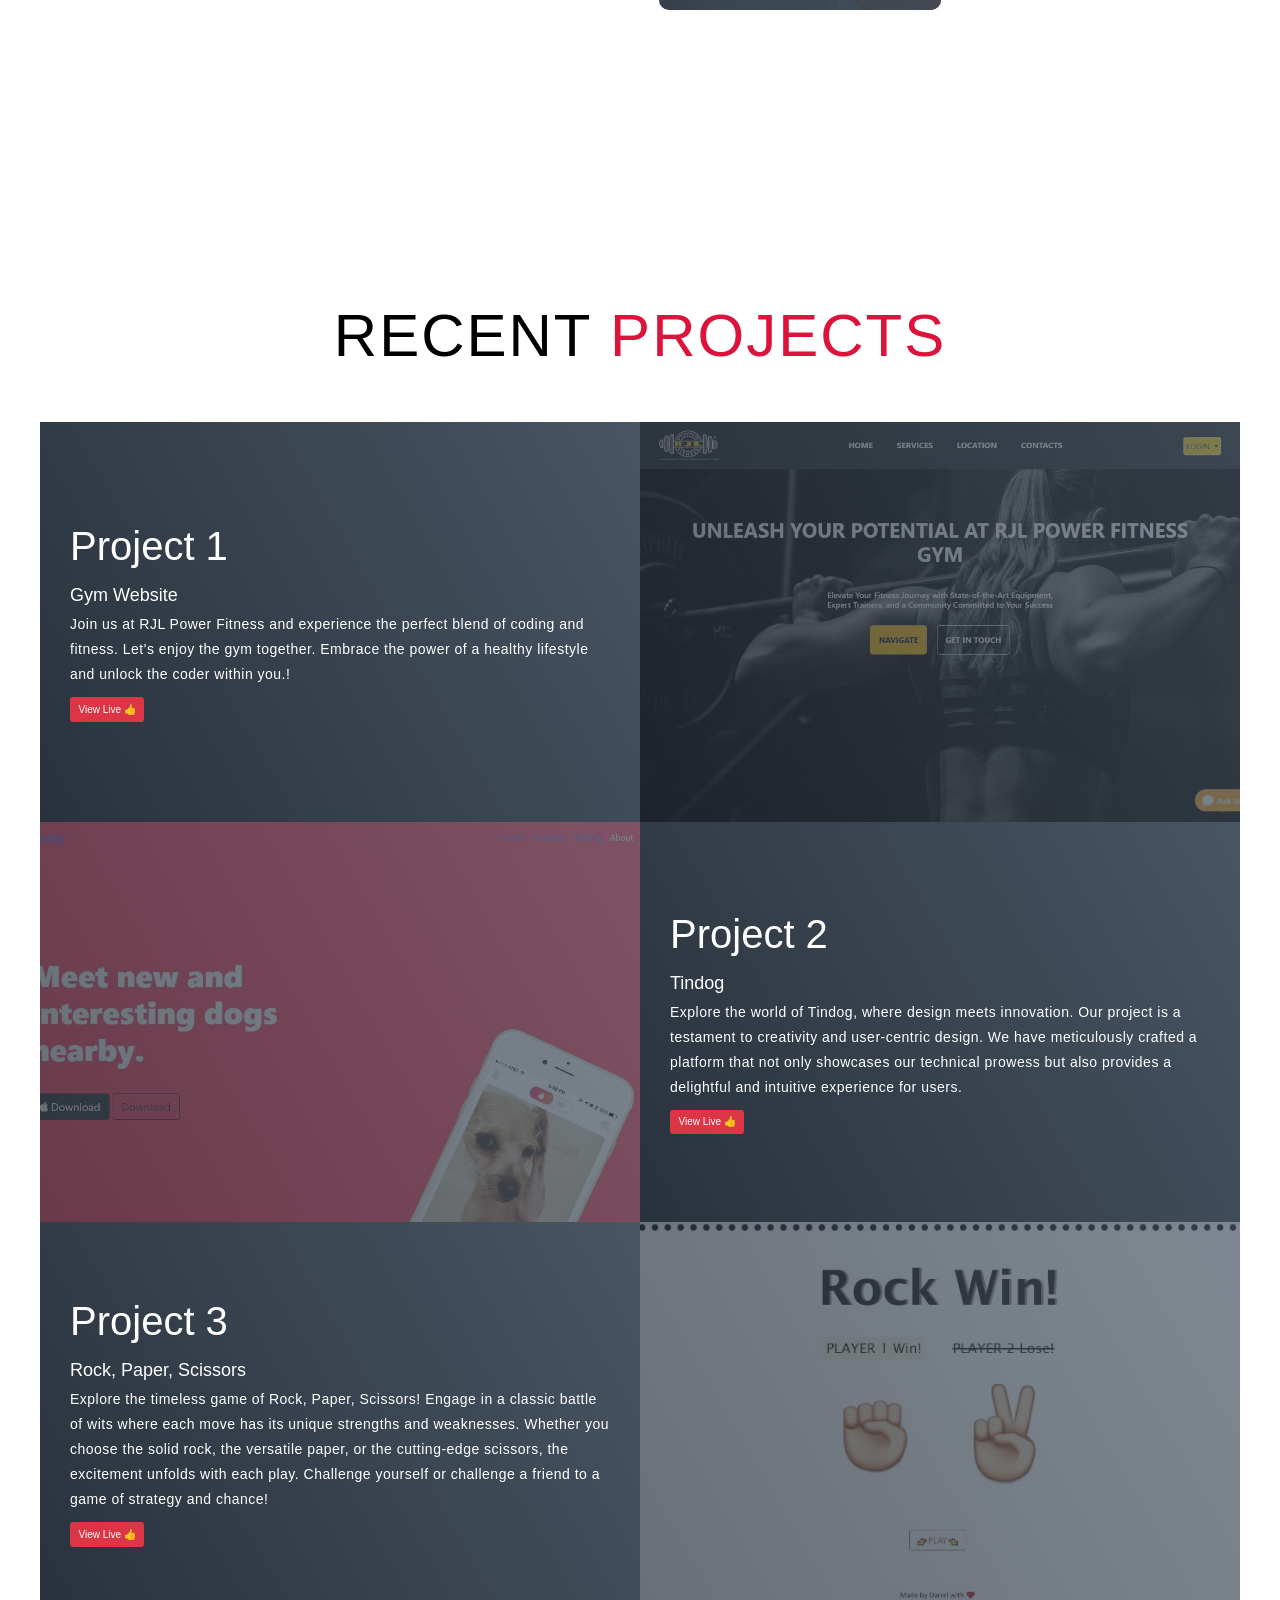
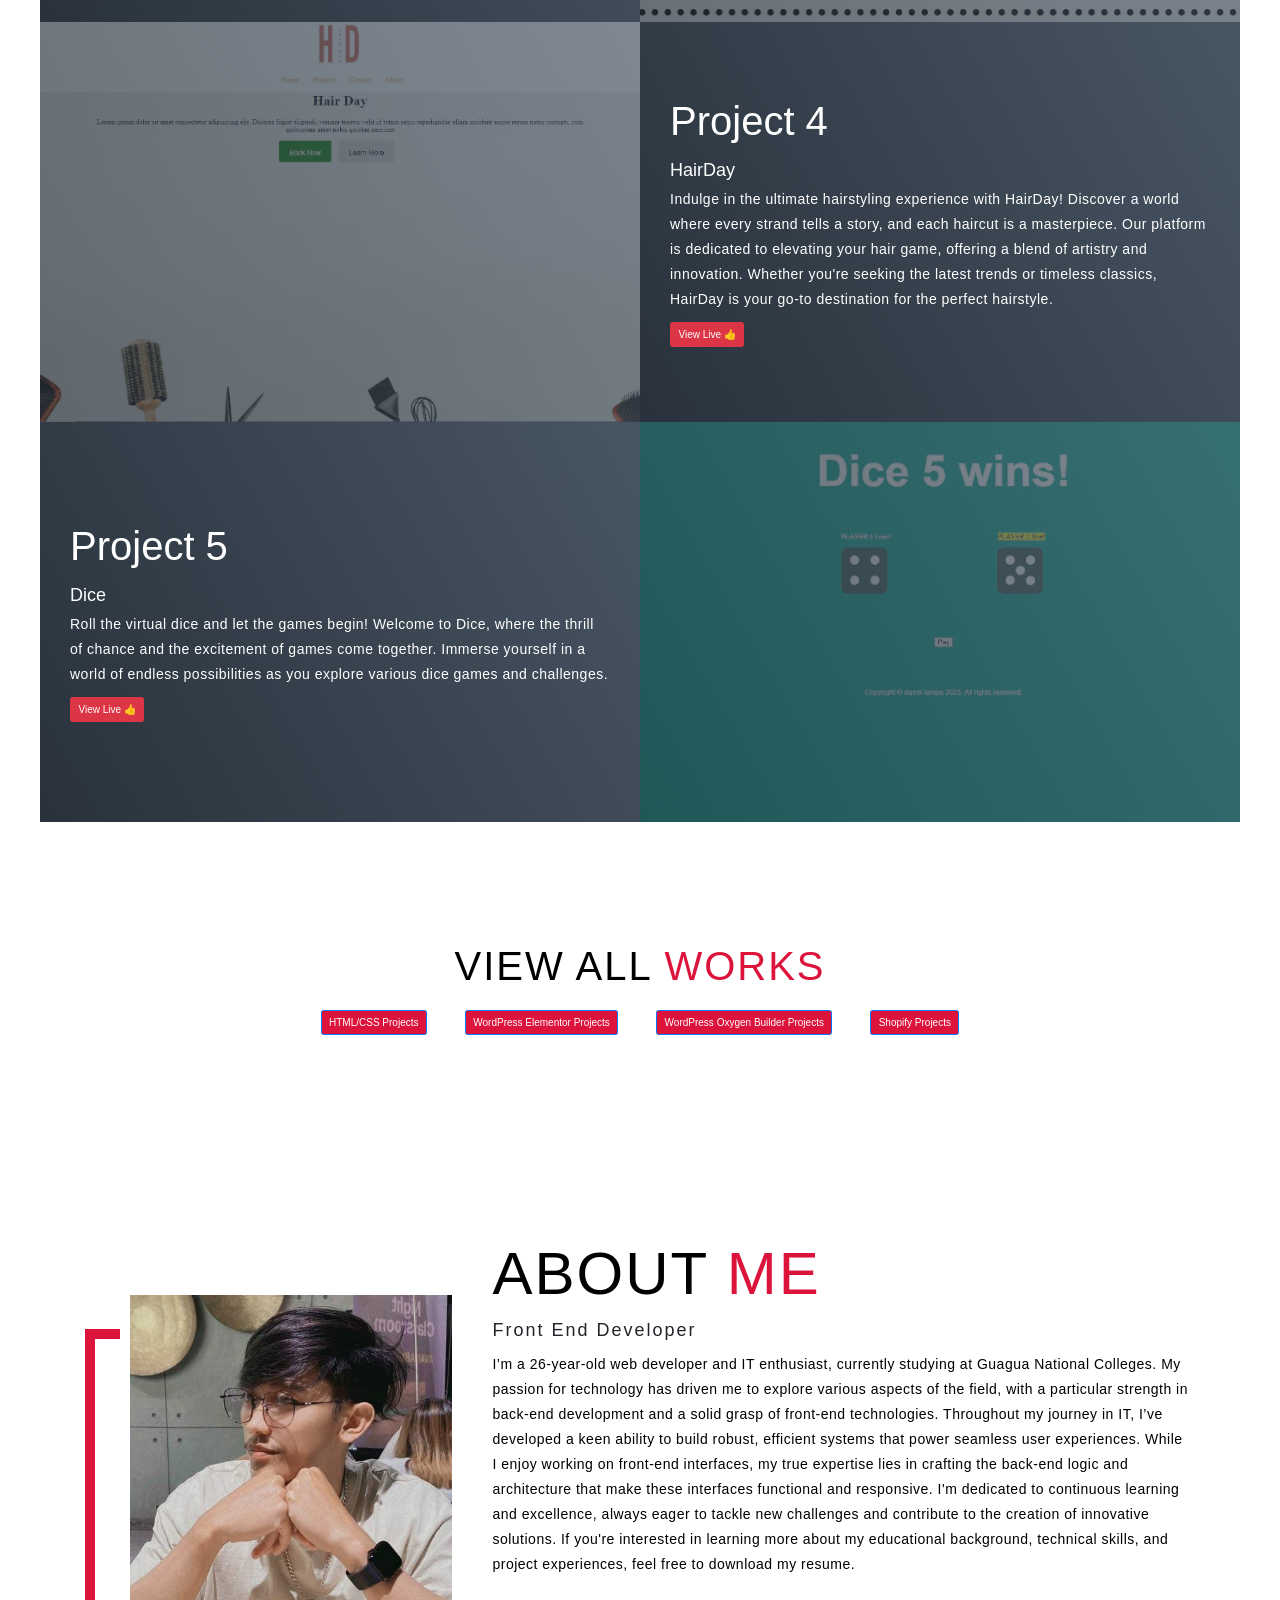
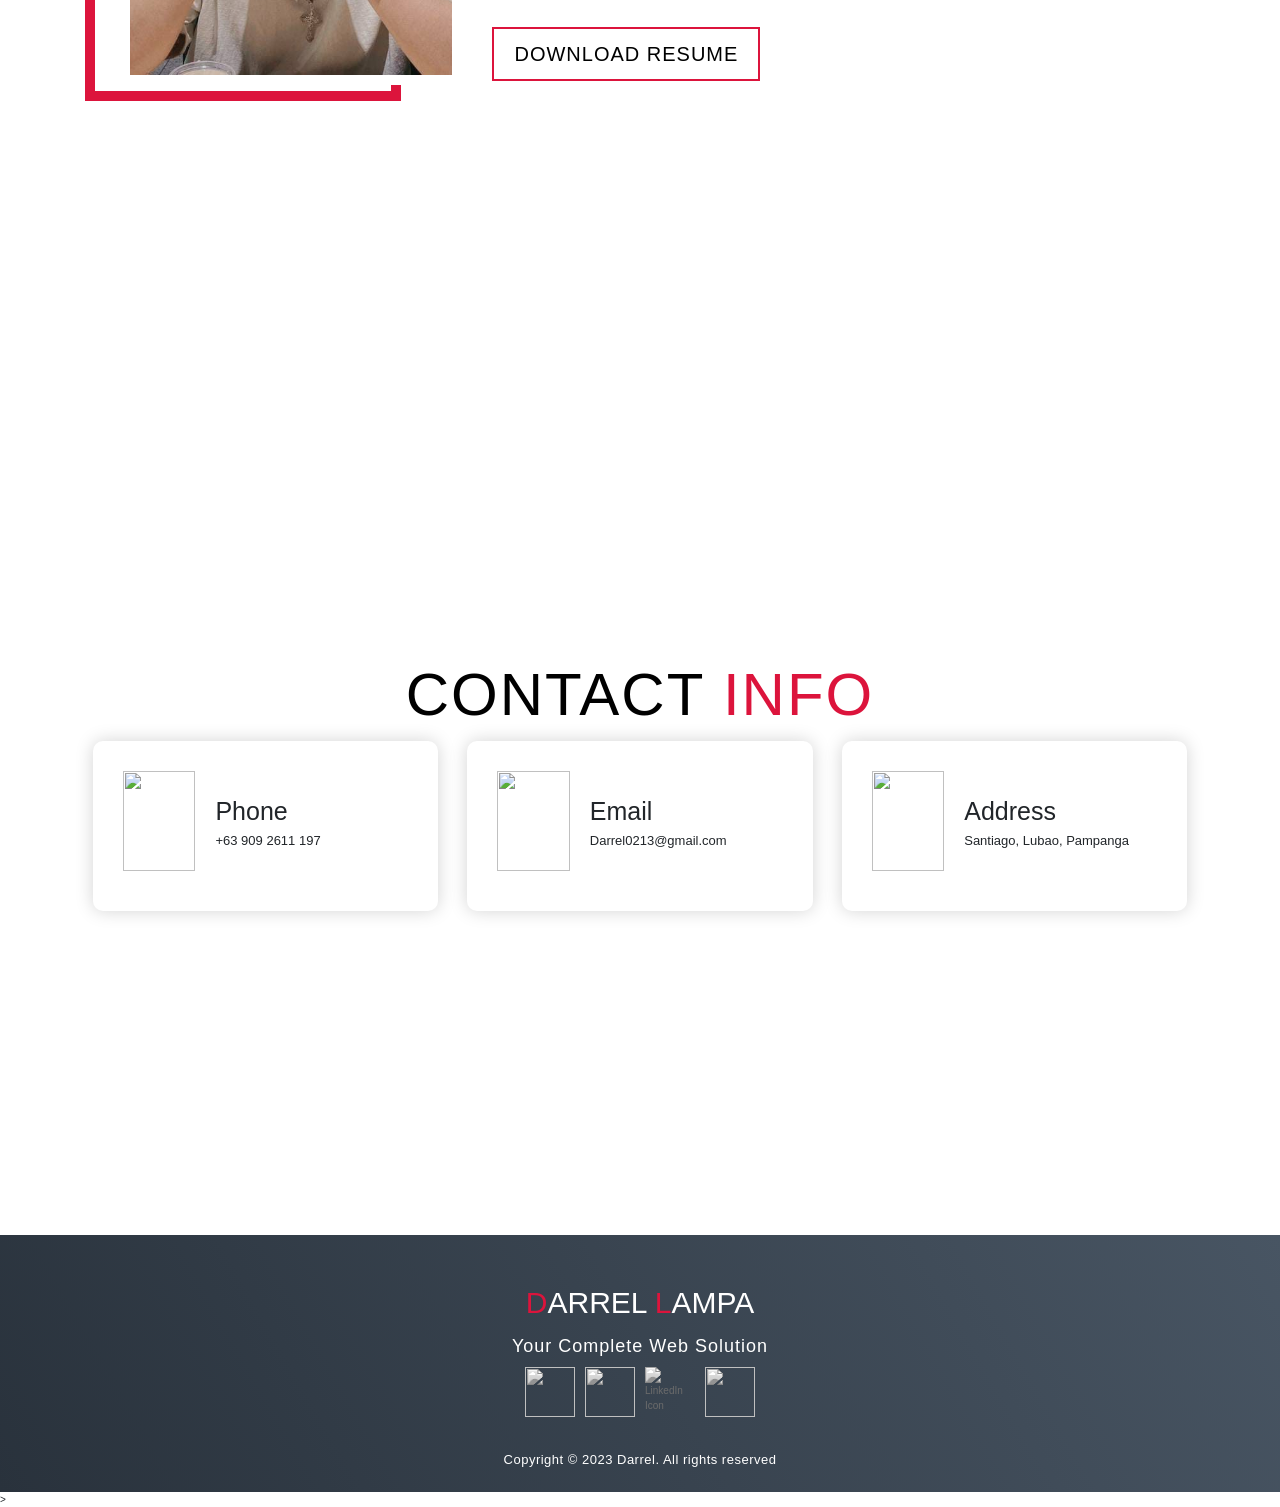
==== commit 876c6bb1: "Update index.html" ====
--- a/index.html
+++ b/index.html
@@ -186,7 +186,7 @@
       </div>
 
             <div class="project-gallery-item">
-        <a href="https://darrellampa.github.io/PROJECT12/" target="_blank"><img src="img/project12.png" alt="Project 2"></a>
+        <a href="https://darrellampa.github.io/PROJECT12/" target="_blank"><img src="img/project10.png" alt="Project 2"></a>
       </div>
 
 
@@ -247,11 +247,11 @@
       <div class="col-right">
         <h1 class="section-title">About <span>me</span></h1>
         <h2>Front End Developer</h2>
-        <p>I am a 26-year-old IT enthusiast study at Guagua National Colleges. My passion for technology has driven me to explore various aspects of IT, and I am dedicated to continuous learning. With a focus on front-end development and a proficiency in back-end technologies, I take joy in crafting seamless systems and designing visually appealing interfaces.
-
-          My journey in IT has been marked by perseverance and a commitment to excellence. I find fulfillment in overcoming challenges and contributing to the creation of efficient and user-friendly solutions. Through my studies, I have honed my skills in front-end technologies, ensuring a delightful user experience.
-          
-          I am excited about the opportunity to apply my knowledge and skills to real-world projects. Download my resume to learn more about my educational background, technical skills, and project experiences.</p>
+        <p>I’m a 26-year-old web developer and IT enthusiast, currently studying at Guagua National Colleges. My passion for technology has driven me to explore various aspects of the field, with a particular strength in back-end development and a solid grasp of front-end technologies.
+
+Throughout my journey in IT, I’ve developed a keen ability to build robust, efficient systems that power seamless user experiences. While I enjoy working on front-end interfaces, my true expertise lies in crafting the back-end logic and architecture that make these interfaces functional and responsive.
+
+I'm dedicated to continuous learning and excellence, always eager to tackle new challenges and contribute to the creation of innovative solutions. If you're interested in learning more about my educational background, technical skills, and project experiences, feel free to download my resume.</p>
         <a href="https://drive.google.com/file/d/1pJ0x6sw8Fba4EsSI_oV6tQrUpC12UH1s/view?usp=sharing" class="cta">Download Resume</a>
       </div>
     </div>
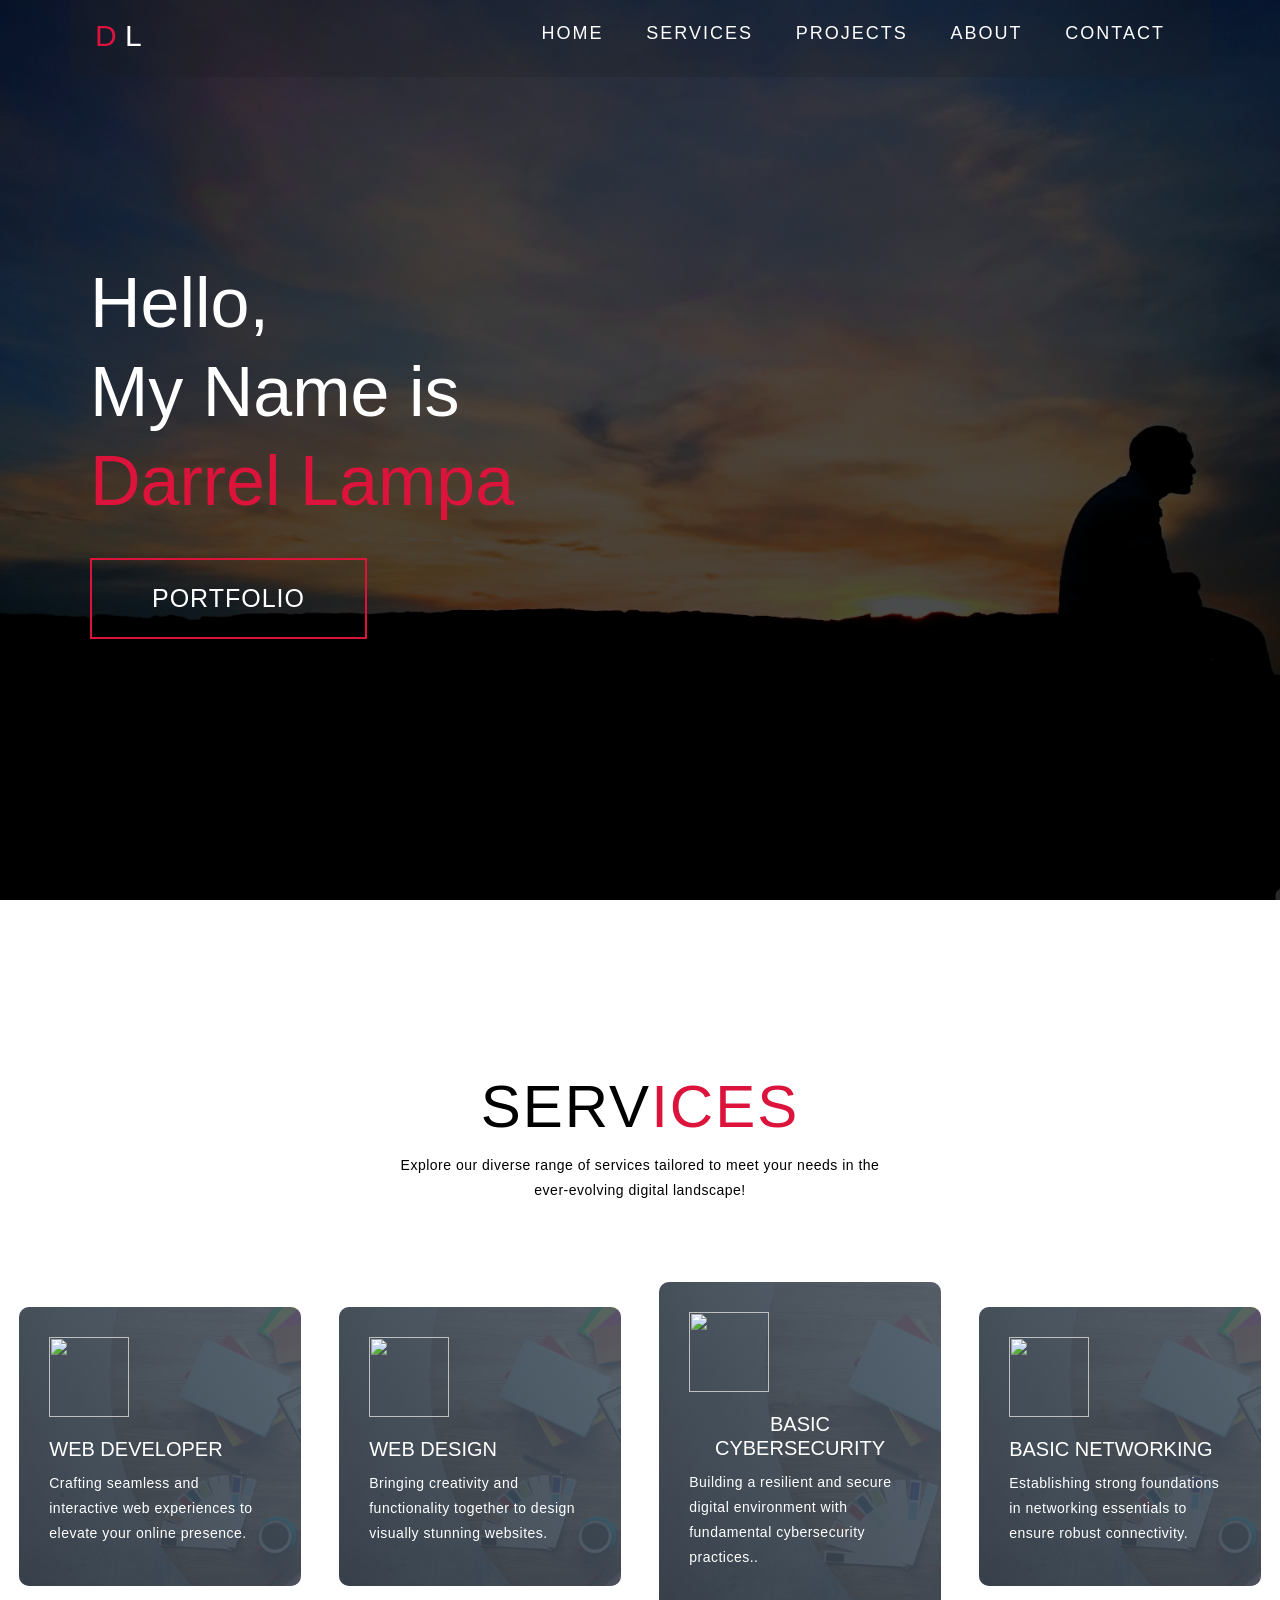
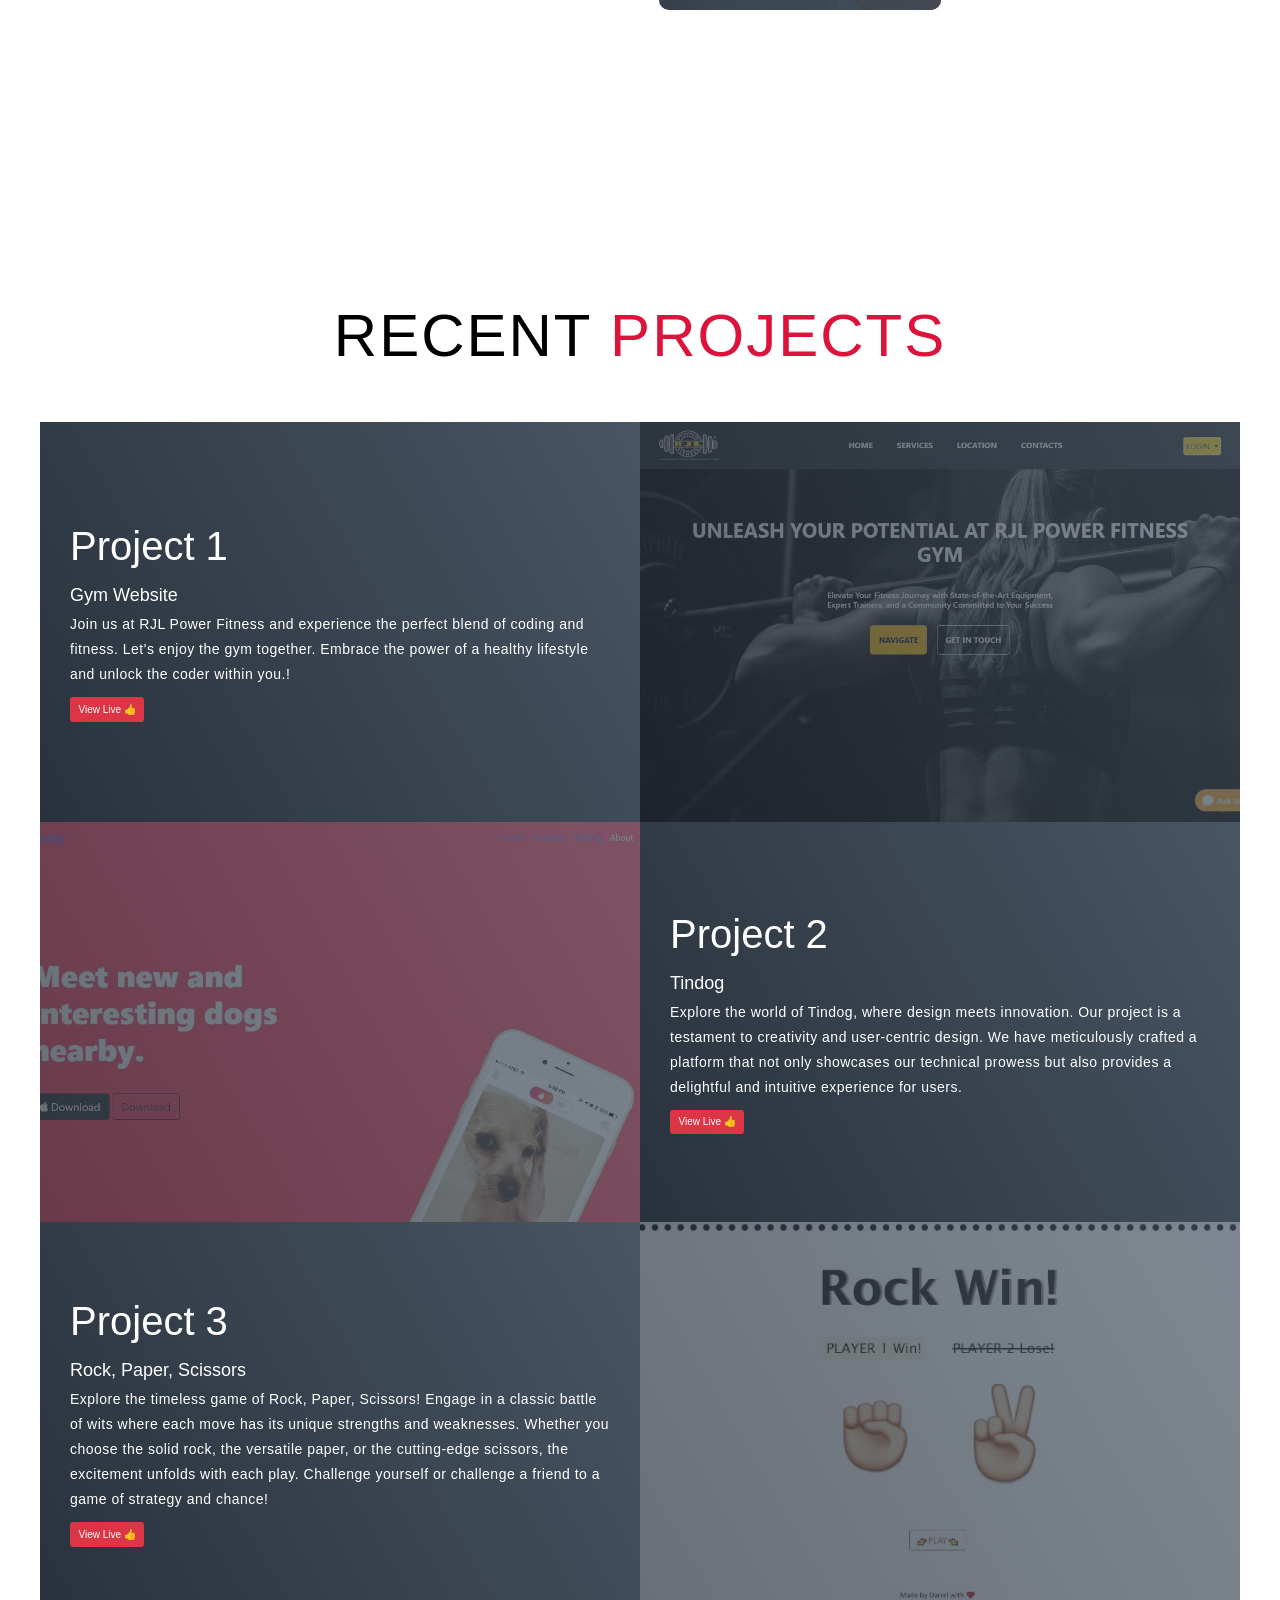
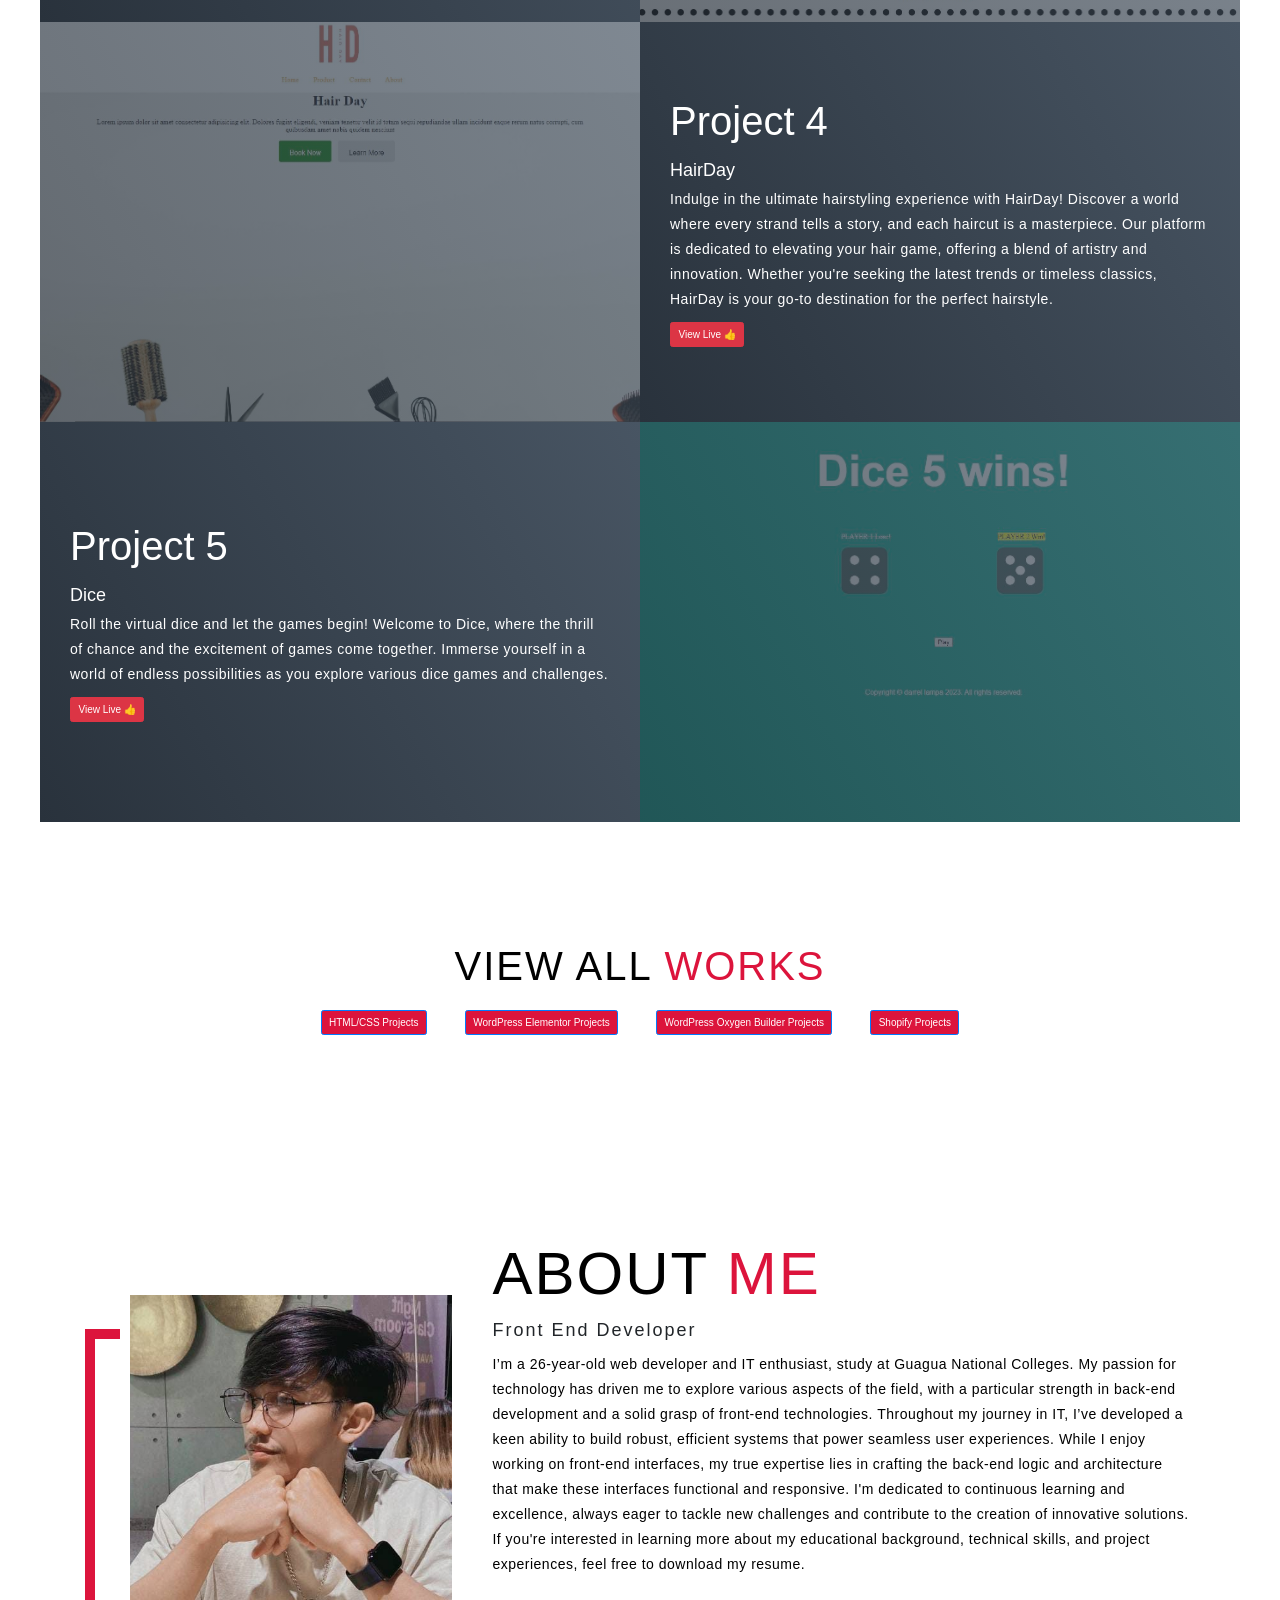
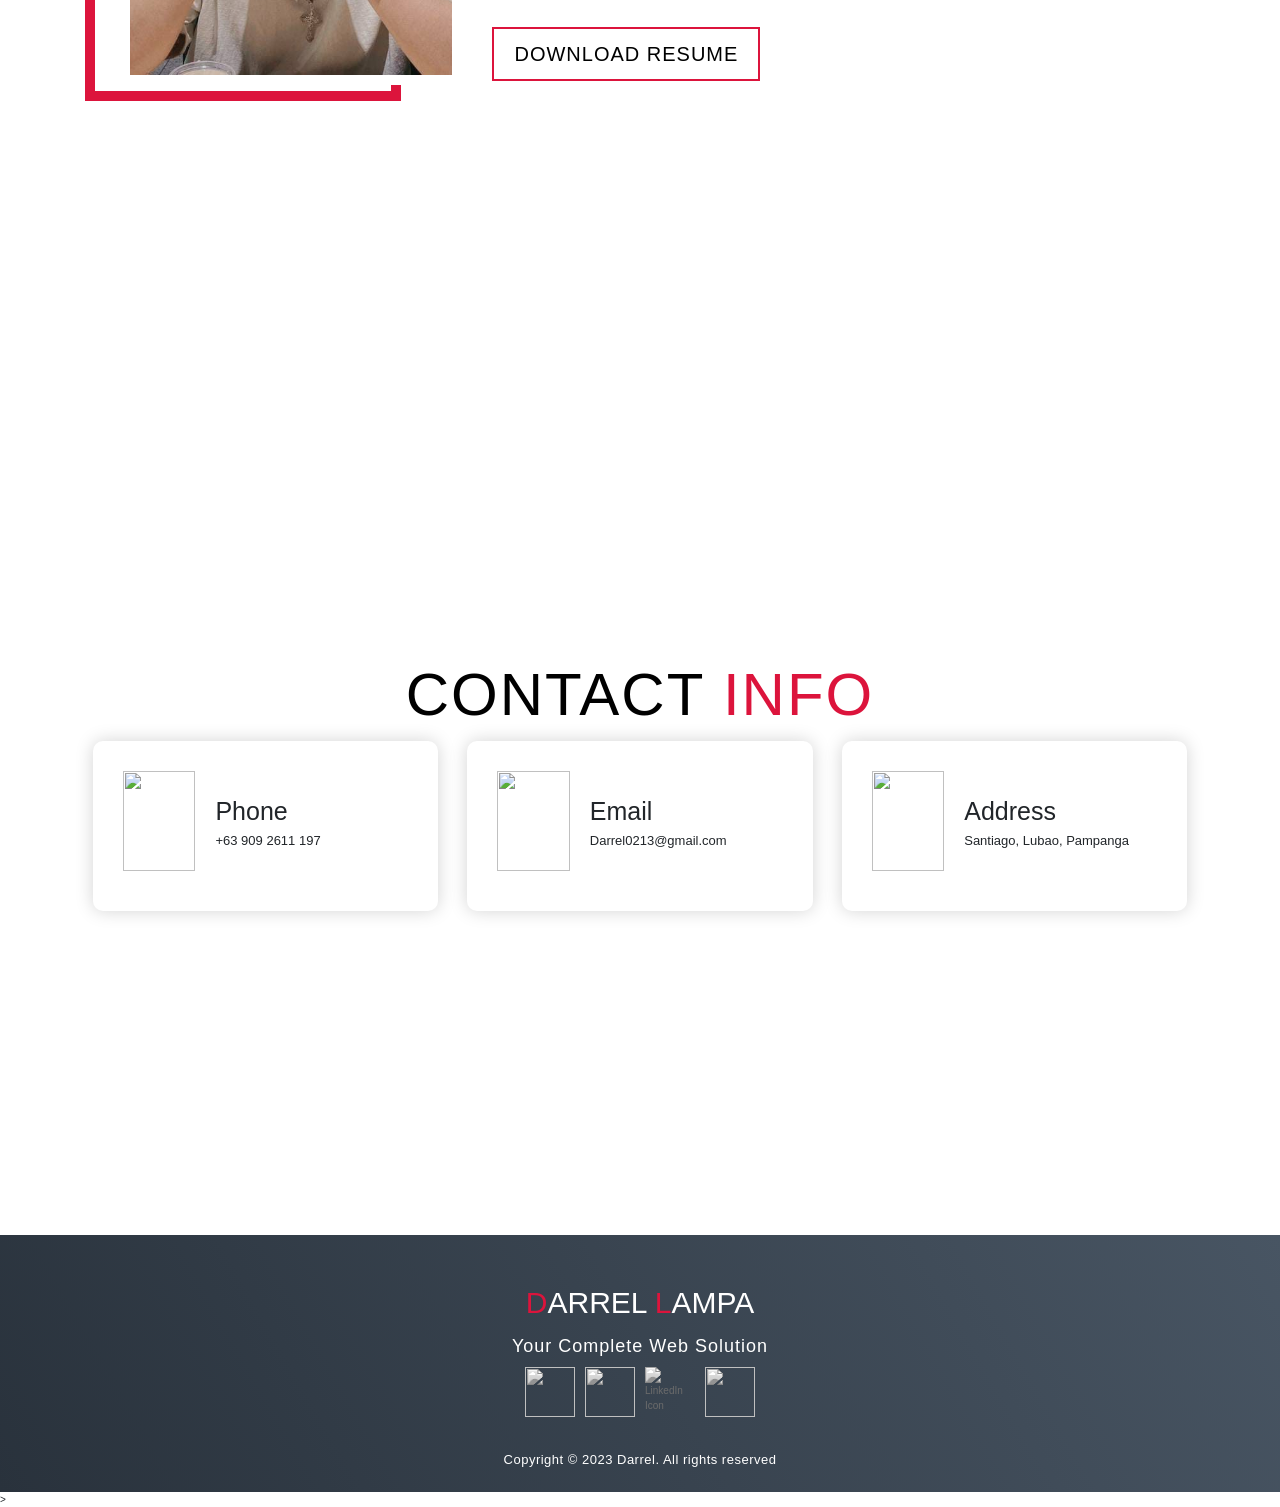
==== commit 7df62d41: "Update index.html" ====
--- a/index.html
+++ b/index.html
@@ -247,7 +247,7 @@
       <div class="col-right">
         <h1 class="section-title">About <span>me</span></h1>
         <h2>Front End Developer</h2>
-        <p>I’m a 26-year-old web developer and IT enthusiast, currently studying at Guagua National Colleges. My passion for technology has driven me to explore various aspects of the field, with a particular strength in back-end development and a solid grasp of front-end technologies.
+        <p>I’m a 26-year-old web developer and IT enthusiast, study at Guagua National Colleges. My passion for technology has driven me to explore various aspects of the field, with a particular strength in back-end development and a solid grasp of front-end technologies.
 
 Throughout my journey in IT, I’ve developed a keen ability to build robust, efficient systems that power seamless user experiences. While I enjoy working on front-end interfaces, my true expertise lies in crafting the back-end logic and architecture that make these interfaces functional and responsive.
 
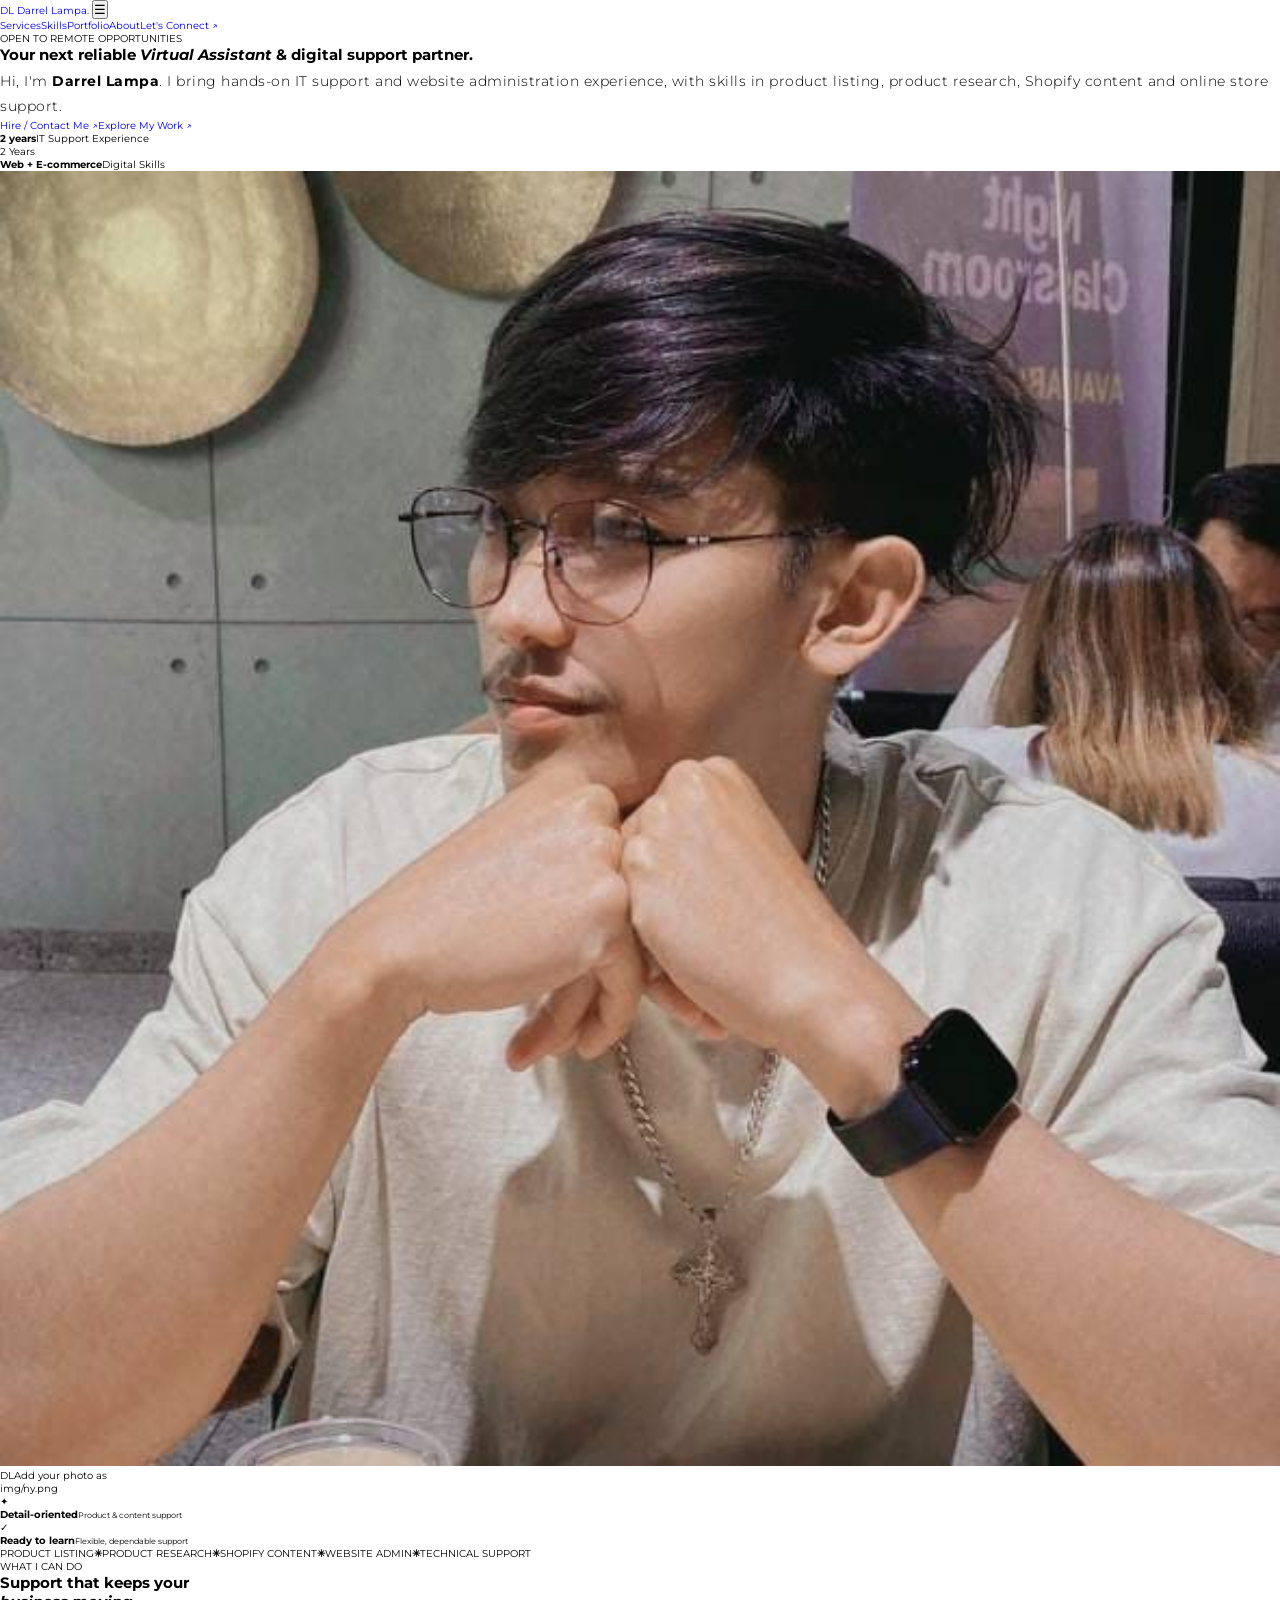
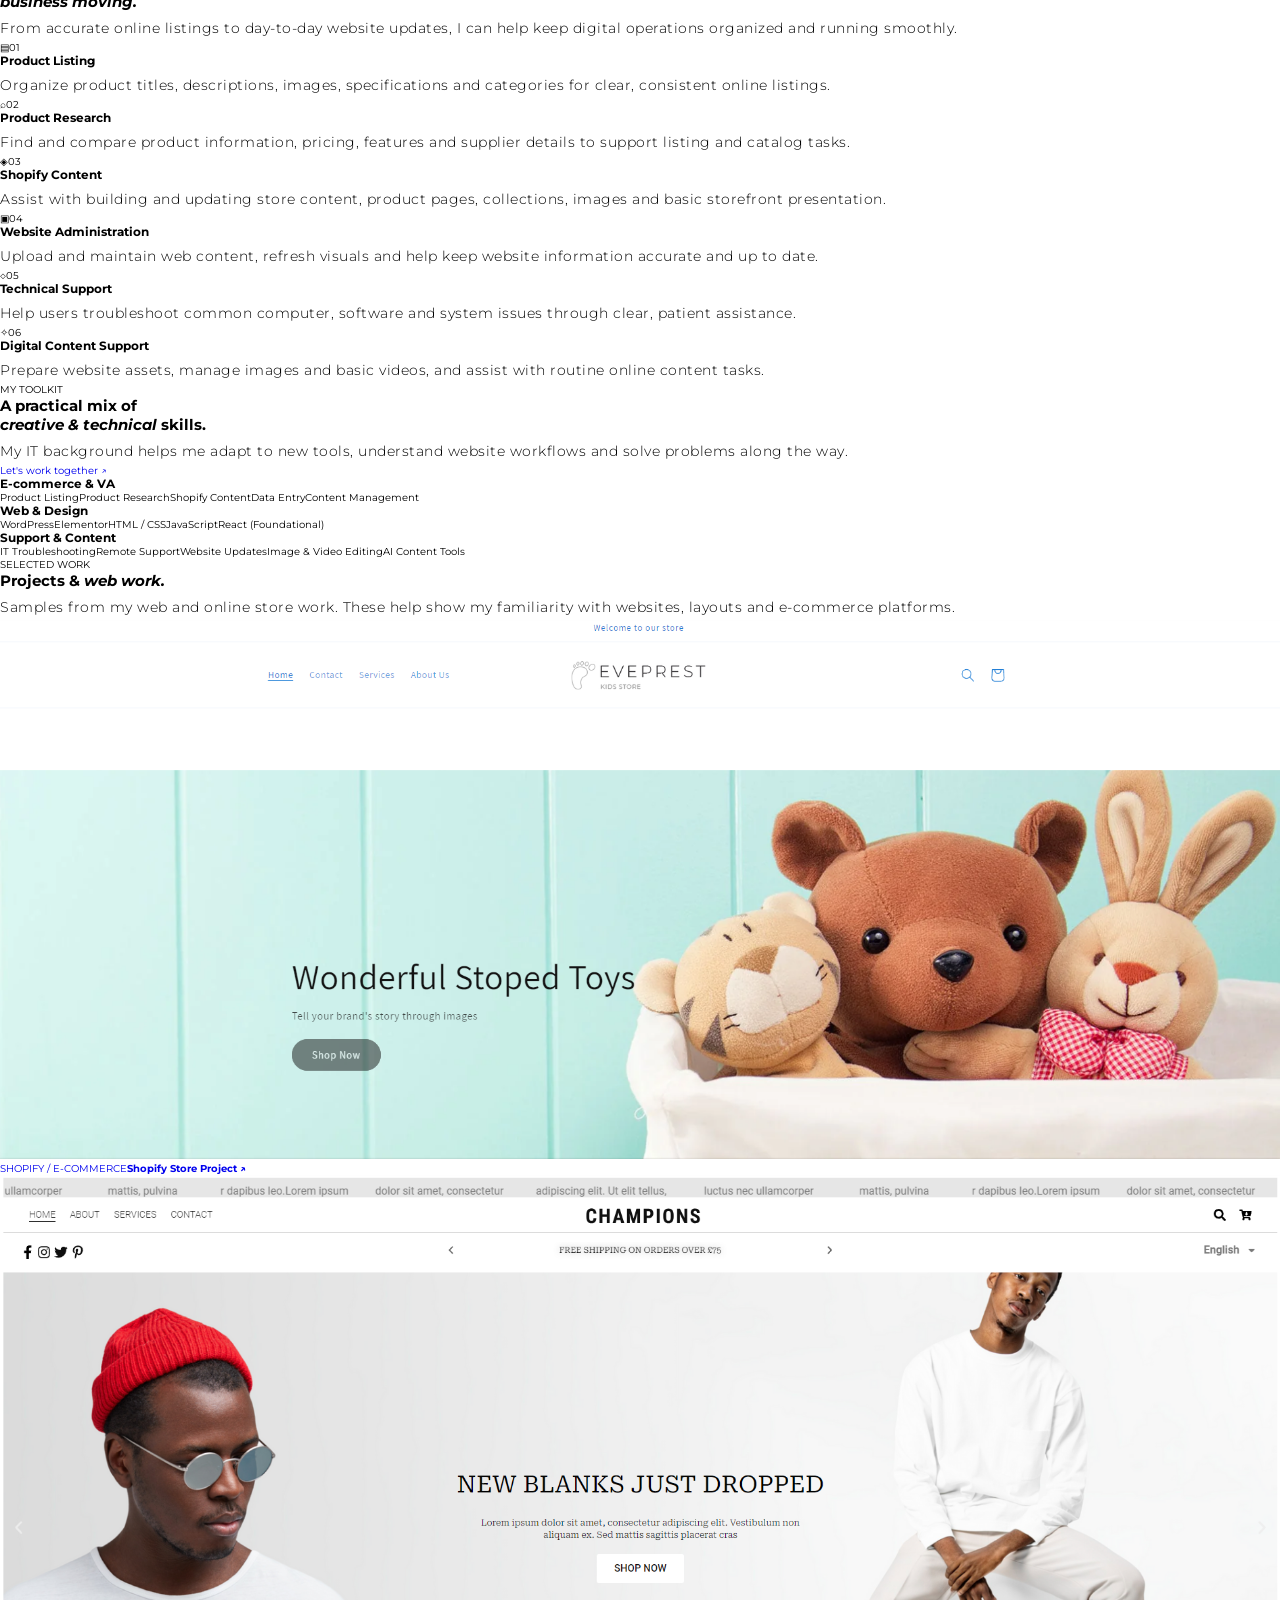
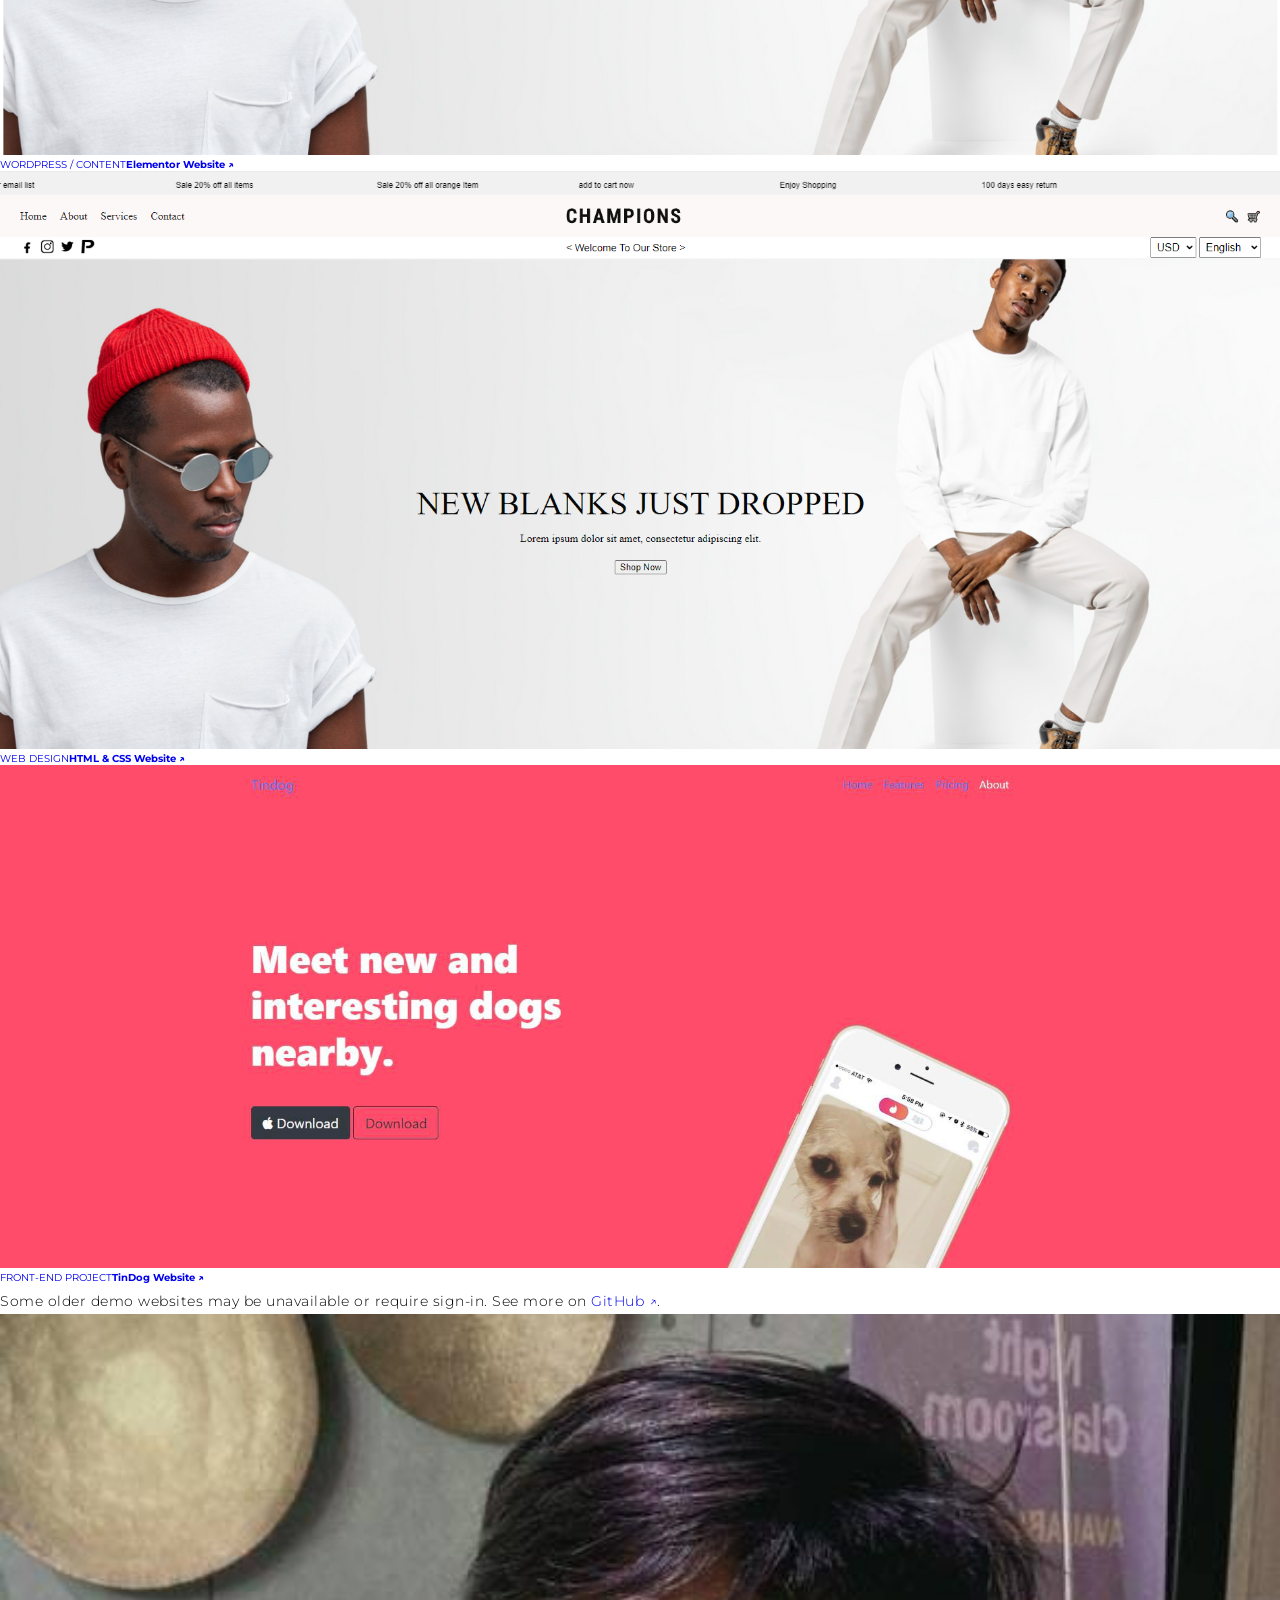
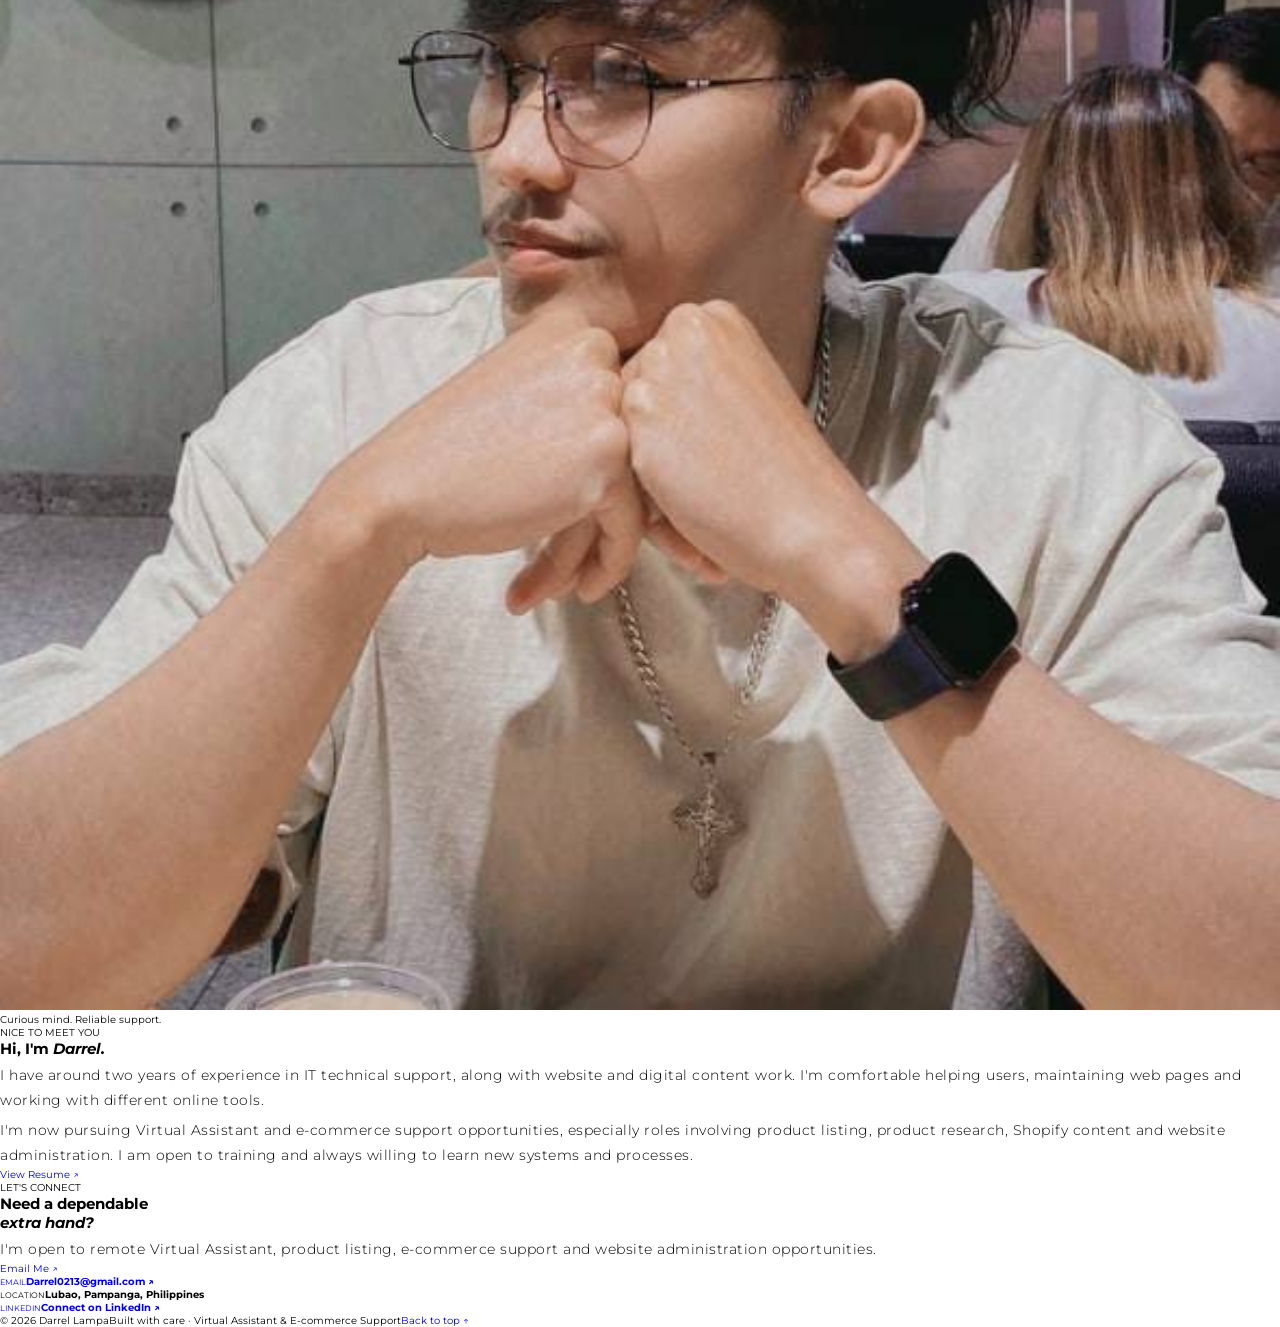
==== commit 6735bb3e: "Update index.html" ====
--- a/index.html
+++ b/index.html
@@ -1,340 +1,52 @@
-<!DOCTYPE html>
+<!doctype html>
 <html lang="en">
-
 <head>
   <meta charset="UTF-8">
-  <meta name="viewport" content="width=device-width, initial-scale=1.0">
+  <meta name="viewport" content="width=device-width,initial-scale=1">
+  <meta name="description" content="Darrel Lampa — Virtual Assistant, E-commerce Support, Product Listing, Product Research, Shopify Content and Web Administration.">
+  <title>Darrel Lampa | Virtual Assistant & E-commerce Support</title>
+  <link rel="preconnect" href="https://fonts.googleapis.com">
+  <link rel="preconnect" href="https://fonts.gstatic.com" crossorigin>
+  <link href="https://fonts.googleapis.com/css2?family=DM+Sans:wght@400;500;600;700&family=Outfit:wght@400;500;600;700;800&display=swap" rel="stylesheet">
   <link rel="stylesheet" href="style.css">
-  
-  <title>My Website</title>
 </head>
-
 <body>
-  <!-- Header -->
-  <section id="header">
-    <div class="header container">
-      <div class="nav-bar">
-        <div class="brand">
-          <a href="#hero">
-            <h1><span>D</span> <span></span>L</h1>
-          </a>
-        </div>
-        <div class="nav-list">
-          <div class="hamburger">
-            <div class="bar"></div>
-          </div>
-          <ul>
-            <li><a href="#hero" data-after="Home">Home</a></li>
-            <li><a href="#services" data-after="Service">Services</a></li>
-            <li><a href="#projects" data-after="Projects">Projects</a></li>
-            <li><a href="#about" data-after="About">About</a></li>
-            <li><a href="#contact" data-after="Contact">Contact</a></li>
-          </ul>
-        </div>
+  <header class="site-header"><div class="shell nav">
+    <a class="logo" href="#home"><span class="logo-mark">DL</span> Darrel Lampa<span class="logo-dot">.</span></a>
+    <button class="menu-toggle" aria-expanded="false" aria-controls="nav-links" aria-label="Toggle navigation">☰</button>
+    <nav id="nav-links" class="nav-links" aria-label="Main navigation"><a href="#services">Services</a><a href="#skills">Skills</a><a href="#projects">Portfolio</a><a href="#about">About</a><a class="nav-contact" href="#contact">Let's Connect ↗</a></nav>
+  </div></header>
+  <main>
+    <section class="hero shell" id="home">
+      <div class="hero-copy"><div class="eyebrow"><span class="online-dot"></span> OPEN TO REMOTE OPPORTUNITIES</div>
+        <h1>Your next reliable <em>Virtual Assistant</em> & digital support partner.</h1>
+        <p class="hero-lead">Hi, I'm <strong>Darrel Lampa</strong>. I bring hands-on IT support and website administration experience, with skills in product listing, product research, Shopify content and online store support.</p>
+        <div class="hero-actions"><a class="button button-primary" href="#contact">Hire / Contact Me <span>↗</span></a><a class="button button-outline" href="#projects">Explore My Work <span>↗</span></a></div>
+        <div class="hero-meta"><div><strong>2 years</strong><span>IT Support Experience</span></div>2 Years<div><strong>Web + E-commerce</strong><span>Digital Skills</span></div></div>
       </div>
-    </div>
-  </section>
-  <!-- End Header -->
-
-
-  <!-- Hero Section  -->
-  <section id="hero">
-    <div class="hero container">
-      <div>
-        <h1>Hello, <span></span></h1>
-        <h1>My Name is <span></span></h1>
-        <h1>Darrel Lampa <span></span></h1>
-        <a href="#projects" type="button" class="cta">Portfolio</a>
+      <div class="hero-visual"><div class="portrait-halo"></div><div class="portrait-frame"><img src="img/ny.png" alt="Portrait of Darrel Lampa" onerror="this.style.display='none';this.parentElement.classList.add('missing-photo')"><div class="portrait-fallback">DL<span>Add your photo as<br>img/ny.png</span></div></div><div class="float-card float-card-top"><span class="float-icon">✦</span><div><strong>Detail-oriented</strong><small>Product & content support</small></div></div><div class="float-card float-card-bottom"><span class="float-icon mint">✓</span><div><strong>Ready to learn</strong><small>Flexible, dependable support</small></div></div></div>
+    </section>
+    <div class="expertise-band"><div class="shell expertise-inner"><span>PRODUCT LISTING</span><b>✳</b><span>PRODUCT RESEARCH</span><b>✳</b><span>SHOPIFY CONTENT</span><b>✳</b><span>WEBSITE ADMIN</span><b>✳</b><span>TECHNICAL SUPPORT</span></div></div>
+    <section class="section shell" id="services"><div class="section-head"><div><span class="section-tag">WHAT I CAN DO</span><h2>Support that keeps your<br><em>business moving.</em></h2></div><p>From accurate online listings to day-to-day website updates, I can help keep digital operations organized and running smoothly.</p></div>
+      <div class="service-grid">
+        <article class="service-card"><span class="service-icon">▤</span><span class="service-num">01</span><h3>Product Listing</h3><p>Organize product titles, descriptions, images, specifications and categories for clear, consistent online listings.</p></article>
+        <article class="service-card"><span class="service-icon">⌕</span><span class="service-num">02</span><h3>Product Research</h3><p>Find and compare product information, pricing, features and supplier details to support listing and catalog tasks.</p></article>
+        <article class="service-card"><span class="service-icon">◈</span><span class="service-num">03</span><h3>Shopify Content</h3><p>Assist with building and updating store content, product pages, collections, images and basic storefront presentation.</p></article>
+        <article class="service-card"><span class="service-icon">▣</span><span class="service-num">04</span><h3>Website Administration</h3><p>Upload and maintain web content, refresh visuals and help keep website information accurate and up to date.</p></article>
+        <article class="service-card"><span class="service-icon">◇</span><span class="service-num">05</span><h3>Technical Support</h3><p>Help users troubleshoot common computer, software and system issues through clear, patient assistance.</p></article>
+        <article class="service-card"><span class="service-icon">✧</span><span class="service-num">06</span><h3>Digital Content Support</h3><p>Prepare website assets, manage images and basic videos, and assist with routine online content tasks.</p></article>
       </div>
-    </div>
-  </section>
-  <!-- End Hero Section  -->
-
-  <!-- Service Section -->
-  <section id="services">
-    <div class="services container">
-      <div class="service-top">
-        <h1 class="section-title">Serv<span>ices</span></h1>
-        <p>Explore our diverse range of services tailored to meet your needs in the ever-evolving digital landscape!</p>
-      </div>
-      <div class="service-bottom">
-        <div class="service-item">
-          <div class="icon"><img src="https://img.icons8.com/bubbles/100/000000/code.png" /></div>
-          <h2>Web Developer</h2>
-          <p>Crafting seamless and interactive web experiences to elevate your online presence.</p>
-        </div>
-        <div class="service-item">
-          <div class="icon"><img src="https://img.icons8.com/bubbles/100/000000/design.png" /></div>
-          <h2>Web Design</h2>
-          <p>Bringing creativity and functionality together to design visually stunning websites.</p>
-        </div>
-        
-        <div class="service-item">
-          <div class="icon"><img src="https://img.icons8.com/bubbles/100/000000/cyber-security.png" /></div>
-          <h2>Basic Cybersecurity</h2>
-          <p>Building a resilient and secure digital environment with fundamental cybersecurity practices..</p>
-        </div>
-        <div class="service-item">
-          <div class="icon"><img src="https://img.icons8.com/bubbles/100/000000/worldwide-location.png" /></div>
-
-          <h2>Basic Networking</h2>
-          <p>Establishing strong foundations in networking essentials to ensure robust connectivity.</p>
-        </div>
-      </div>
-    </div>
-  </section>
-  
-  <!-- End Service Section -->
-
-  <!-- Projects Section -->
-  <section id="projects">
-    <div class="projects container">
-      <div class="projects-header">
-        <h1 class="section-title">Recent <span>Projects</span></h1>
-      </div>
-      <div class="all-projects">
-        <div class="project-item">
-          <div class="project-info">
-            <h1>Project 1</h1>
-            <h2>Gym Website</h2>
-            <p>Join us at RJL Power Fitness and experience the perfect blend of coding and fitness. Let's enjoy the gym together. Embrace the power of a healthy lifestyle and unlock the coder within you.!</p>
-            <a href="http://capstone-project.great-site.net/" class="btn btn-danger">View Live &#x1F44D;</a>
-
-          </div>
-          <div class="project-img">
-            <img src="./img/img1.png" alt="img">
-          </div>
-        </div>
-        <div class="project-item">
-          <div class="project-info">
-            <h1>Project 2</h1>
-            <h2>Tindog</h2>
-            <p>Explore the world of Tindog, where design meets innovation. Our project is a testament to creativity and user-centric design. We have meticulously crafted a platform that not only showcases our technical prowess but also provides a delightful and intuitive experience for users.</p>
-              <a href="https://darrellampa.github.io/tindog/" class="btn btn-danger">View Live &#x1F44D;</a>
-          </div>
-          <div class="project-img">
-            <img src="./img/img6.png" alt="img">
-          </div>
-        </div>
-        <div class="project-item">
-          <div class="project-info">
-            <h1>Project 3</h1>
-            <h2>Rock, Paper, Scissors </h2>
-            <p>Explore the timeless game of Rock, Paper, Scissors! Engage in a classic battle of wits where each move has its unique strengths and weaknesses. Whether you choose the solid rock, the versatile paper, or the cutting-edge scissors, the excitement unfolds with each play. Challenge yourself or challenge a friend to a game of strategy and chance!</p>
-              <a href="https://darrellampa.github.io/RSP-Darrel-D/" class="btn btn-danger">View Live &#x1F44D;</a>
-          </div>
-          <div class="project-img">
-            <img src="./img/img5.png" alt="img">
-          </div>
-        </div>
-        <div class="project-item">
-          <div class="project-info">
-            <h1>Project 4</h1>
-            <h2>HairDay </h2>
-            <p>Indulge in the ultimate hairstyling experience with HairDay! Discover a world where every strand tells a story, and each haircut is a masterpiece. Our platform is dedicated to elevating your hair game, offering a blend of artistry and innovation. Whether you're seeking the latest trends or timeless classics, HairDay is your go-to destination for the perfect hairstyle.</p>
-              <a href="https://darrellampa.github.io/Personal-Website/" class="btn btn-danger">View Live &#x1F44D;</a>
-          </div>
-          <div class="project-img">
-            <img src="./img/img4.png" alt="img">
-          </div>
-        </div>
-        <div class="project-item">
-          <div class="project-info">
-            <h1>Project 5</h1>
-            <h2>Dice</h2>
-            <p>Roll the virtual dice and let the games begin! Welcome to Dice, where the thrill of chance and the excitement of games come together. Immerse yourself in a world of endless possibilities as you explore various dice games and challenges.</p>
-              <a href="https://darrellampa.github.io/Dice.1/" class="btn btn-danger">View Live &#x1F44D;</a>
-          </div>
-          <div class="project-img">
-            <img src="./img/img3.png" alt="img">
-          </div>
-        </div>
-      </div>
-    </div>
-    <div class="view-all">
-      <h2 class="section-title">View All <span>Works</span></h2>
-      <div class="view-all-links">
-        <a class="btn btn-primary" onclick="toggleProjects('html-css-projects')">HTML/CSS Projects</a>
-        <a class="btn btn-primary" onclick="toggleProjects('wordpress-elementor-projects')">WordPress Elementor Projects</a>
-        <a class="btn btn-primary" onclick="toggleProjects('wordpress-oxygen-builder-projects')">WordPress Oxygen Builder Projects</a>
-        <a class="btn btn-primary" onclick="toggleProjects('shopify-projects')">Shopify Projects</a>
-      </div>
-    </div>
-
-    <!-- HTML/CSS Projects Gallery -->
-    <div id="html-css-projects" class="project-gallery" style="display: none;">
-      <div class="project-gallery-item">
-        <a href="https://darrellampa.github.io/seleste_html_css/" target="_blank"><img src="img/htmlCss.png" alt="Project 1"></a>
-      </div>
-      <div class="project-gallery-item">
-        <a href="http://capstone-project.great-site.net/" target="_blank"><img src="img/img1.png" alt="Project 2"></a>
-      </div>
-        <div class="project-gallery-item">
-        <a href="https://darrellampa.github.io/project7/" target="_blank"><img src="img/project5.png" alt="Project 2"></a>
-      </div>
-      <!-- Add more HTML/CSS project gallery items as needed -->
-           <div class="project-gallery-item">
-        <a href="https://darrellampa.github.io/project1/" target="_blank"><img src="img/project8.png" alt="Project 2"></a>
-      </div>
-
-           <div class="project-gallery-item">
-        <a href="https://darrellampa.github.io/project10/" target="_blank"><img src="img/project9.png" alt="Project 2"></a>
-      </div>
-
-             <div class="project-gallery-item">
-        <a href="https://darrellampa.github.io/newProject/" target="_blank"><img src="img/project11.png" alt="Project 2"></a>
-      </div>
-
-            <div class="project-gallery-item">
-        <a href="https://darrellampa.github.io/PROJECT12/" target="_blank"><img src="img/project10.png" alt="Project 2"></a>
-      </div>
-
-
-
-
-
-
-      
-    </div>
-
-    <!-- WordPress Elementor Projects Gallery -->
-    <div id="wordpress-elementor-projects" class="project-gallery" style="display: none;">
-      <div class="project-gallery-item">
-        <a href="https://dev-selesteelementor.pantheonsite.io/" target="_blank"><img src="img/elemetorWp.png" alt="Project 1"></a>
-      </div>
-      <div class="project-gallery-item">
-        <a href="https://dev-imrozproject.pantheonsite.io/" target="_blank"><img src="img/imroz.png" alt="Project 2"></a>
-      </div>
-      <div class="project-gallery-item">
-        <a href="https://darrellampa.github.io/tindog/" target="_blank"><img src="img/img6.png" alt="Project 2"></a>
-      </div>
-      <div class="project-gallery-item">
-        <a href="https://darrellampa.github.io/Personal-Website/" target="_blank"><img src="img/img4.png" alt="Project 2"></a>
-      </div>
-      <!-- Add more WordPress Elementor project gallery items as needed -->
-    </div>
-
-     <!-- WordPress Oxygen Builder Projects Gallery -->
-    <div id="wordpress-oxygen-builder-projects" class="project-gallery" style="display: none;">
-      <div class="project-gallery-item">
-        <a href="https://dev-nesoitsolution.pantheonsite.io/" target="_blank"><img src="img/neso.png" alt="Project 1"></a>
-      </div>
-     
-      <!-- Add more WordPress Oxygen Builder project gallery items as needed -->
-    </div>
-
-    <!-- Shopify Projects Gallery -->
-    <div id="shopify-projects" class="project-gallery" style="display: none;">
-      <div class="project-gallery-item">
-        <a href="https://dev-selestecustomtheme.pantheonsite.io/" target="_blank"><img src="img/shopifyseleste.png" alt="Project 1"></a>
-      </div>
-      <div class="project-gallery-item">
-        <a href="https://project6dar.myshopify.com/?_ab=0&_fd=0&_sc=1" target="_blank"><img src="img/shopify1.png" alt="Project 2"></a>
-      </div>
-      <!-- Add more Shopify project gallery items as needed -->
-    </div>
-  </section>
-  <!-- End Projects Section -->
-
-  <!-- About Section -->
-  <section id="about">
-    <div class="about container">
-      <div class="col-left">
-        <div class="about-img">
-          <img src="./img/ny.png" alt="img">
-        </div>
-      </div>
-      <div class="col-right">
-        <h1 class="section-title">About <span>me</span></h1>
-        <h2>Front End Developer</h2>
-        <p>I’m a 26-year-old web developer and IT enthusiast, study at Guagua National Colleges. My passion for technology has driven me to explore various aspects of the field, with a particular strength in back-end development and a solid grasp of front-end technologies.
-
-Throughout my journey in IT, I’ve developed a keen ability to build robust, efficient systems that power seamless user experiences. While I enjoy working on front-end interfaces, my true expertise lies in crafting the back-end logic and architecture that make these interfaces functional and responsive.
-
-I'm dedicated to continuous learning and excellence, always eager to tackle new challenges and contribute to the creation of innovative solutions. If you're interested in learning more about my educational background, technical skills, and project experiences, feel free to download my resume.</p>
-        <a href="https://drive.google.com/file/d/1pJ0x6sw8Fba4EsSI_oV6tQrUpC12UH1s/view?usp=sharing" class="cta">Download Resume</a>
-      </div>
-    </div>
-  </section>
-  <!-- End About Section -->
-
-  <!-- Contact Section -->
-  <section id="contact">
-    <div class="contact container">
-      <div>
-        <h1 class="section-title">Contact <span>info</span></h1>
-      </div>
-      <div class="contact-items">
-        <div class="contact-item">
-          <div class="icon"><img src="https://img.icons8.com/bubbles/100/000000/phone.png" /></div>
-          <div class="contact-info">
-            <h1>Phone</h1>
-            <h2>+63 909 2611 197</h2>
-            
-          </div>
-        </div>
-        <div class="contact-item">
-          <div class="icon"><img src="https://img.icons8.com/bubbles/100/000000/new-post.png" /></div>
-          <div class="contact-info">
-            <h1>Email</h1>
-            <h2>Darrel0213@gmail.com</h2>
-           
-          </div>
-        </div>
-        <div class="contact-item">
-          <div class="icon"><img src="https://img.icons8.com/bubbles/100/000000/map-marker.png" /></div>
-          <div class="contact-info">
-            <h1>Address</h1>
-            <h2>Santiago, Lubao, Pampanga</h2>
-          </div>
-        </div>
-      </div>
-    </div>
-  </section>
-  <!-- End Contact Section -->
-
-  <!-- Footer -->
-  <section id="footer">
-    <div class="footer container">
-      <div class="brand">
-        <h1><span>D</span>arrel <span>L</span>ampa</h1>
-      </div>
-      <h2>Your Complete Web Solution</h2>
-      <div class="social-icon">
-        <div class="social-item">
-          <a href="https://www.facebook.com/darrel.lampa.1"><img src="https://img.icons8.com/bubbles/100/000000/facebook-new.png" /></a>
-        </div>
-        <div class="social-item">
-          <a href="https://www.instagram.com/lampadarrel/"><img src="https://img.icons8.com/bubbles/100/000000/instagram-new.png" /></a>
-        </div>
-        <div class="social-item">
-          <a href="https://www.linkedin.com/in/darrel-lampa-314783265/"><img src="https://img.icons8.com/bubbles/100/000000/linkedin.png" alt="LinkedIn Icon"></a>
-        </div>
-        <div class="social-item">
-          <a href="https://www.credly.com/users/darrel-lampa/badges"><img src="https://img.icons8.com/bubbles/100/000000/credly.png" /></a>
-        </div>
-      </div>
-      <p>Copyright © 2023 Darrel. All rights reserved</p>
-    </div>
-  </section>
-  <!-- End Footer -->
-   <!-- Bootstrap JS and Popper.js -->
-   <link rel="stylesheet" href="https://stackpath.bootstrapcdn.com/bootstrap/4.5.2/css/bootstrap.min.css">
-   >
-  <script src="./app.js"></script>
-    <script>
-  function toggleProjects(projectId) {
-  const projectGalleries = document.querySelectorAll('.project-gallery');
-  projectGalleries.forEach(gallery => {
-    gallery.style.display = 'none';
-  });
-
-  const selectedGallery = document.getElementById(projectId);
-  if (selectedGallery) {
-    selectedGallery.style.display = 'flex';
-  }
-}
-  </script>
+    </section>
+    <section class="section skills-section" id="skills"><div class="shell skills-layout"><div><span class="section-tag">MY TOOLKIT</span><h2>A practical mix of<br><em>creative & technical</em> skills.</h2><p>My IT background helps me adapt to new tools, understand website workflows and solve problems along the way.</p><a class="text-link" href="#contact">Let's work together ↗</a></div><div class="skill-groups"><div><h3>E-commerce & VA</h3><div class="tags"><span>Product Listing</span><span>Product Research</span><span>Shopify Content</span><span>Data Entry</span><span>Content Management</span></div></div><div><h3>Web & Design</h3><div class="tags"><span>WordPress</span><span>Elementor</span><span>HTML / CSS</span><span>JavaScript</span><span>React (Foundational)</span></div></div><div><h3>Support & Content</h3><div class="tags"><span>IT Troubleshooting</span><span>Remote Support</span><span>Website Updates</span><span>Image & Video Editing</span><span>AI Content Tools</span></div></div></div></div></section>
+    <section class="section shell" id="projects"><div class="section-head"><div><span class="section-tag">SELECTED WORK</span><h2>Projects & <em>web work.</em></h2></div><p>Samples from my web and online store work. These help show my familiarity with websites, layouts and e-commerce platforms.</p></div><div class="project-grid">
+      <a class="project-card" href="https://project6dar.myshopify.com/" target="_blank" rel="noopener noreferrer"><div class="project-thumb"><img src="img/shopify1.png" alt="Shopify store project screenshot" loading="lazy"></div><div class="project-label"><span>SHOPIFY / E-COMMERCE</span><strong>Shopify Store Project ↗</strong></div></a>
+      <a class="project-card" href="https://dev-selesteelementor.pantheonsite.io/" target="_blank" rel="noopener noreferrer"><div class="project-thumb"><img src="img/elemetorWp.png" alt="WordPress Elementor project screenshot" loading="lazy"></div><div class="project-label"><span>WORDPRESS / CONTENT</span><strong>Elementor Website ↗</strong></div></a>
+      <a class="project-card" href="https://darrellampa.github.io/seleste_html_css/" target="_blank" rel="noopener noreferrer"><div class="project-thumb"><img src="img/htmlCss.png" alt="HTML and CSS project screenshot" loading="lazy"></div><div class="project-label"><span>WEB DESIGN</span><strong>HTML & CSS Website ↗</strong></div></a>
+      <a class="project-card" href="https://darrellampa.github.io/tindog/" target="_blank" rel="noopener noreferrer"><div class="project-thumb"><img src="img/img6.png" alt="TinDog project screenshot" loading="lazy"></div><div class="project-label"><span>FRONT-END PROJECT</span><strong>TinDog Website ↗</strong></div></a>
+    </div><p class="projects-note">Some older demo websites may be unavailable or require sign-in. See more on <a href="https://github.com/Darrellampa" target="_blank" rel="noopener noreferrer">GitHub ↗</a>.</p></section>
+    <section class="section about-section" id="about"><div class="shell about-layout"><div class="about-photo"><img src="img/ny.png" alt="Darrel Lampa" loading="lazy" onerror="this.style.display='none'"> <span>Curious mind. Reliable support.</span></div><div class="about-copy"><span class="section-tag">NICE TO MEET YOU</span><h2>Hi, I'm <em>Darrel.</em></h2><p>I have around two years of experience in IT technical support, along with website and digital content work. I'm comfortable helping users, maintaining web pages and working with different online tools.</p><p>I'm now pursuing Virtual Assistant and e-commerce support opportunities, especially roles involving product listing, product research, Shopify content and website administration. I am open to training and always willing to learn new systems and processes.</p><a class="button button-outline" href="https://drive.google.com/file/d/1pJ0x6sw8Fba4EsSI_oV6tQrUpC12UH1s/view?usp=sharing" target="_blank" rel="noopener noreferrer">View Resume ↗</a></div></div></section>
+    <section class="contact-section" id="contact"><div class="shell contact-layout"><div><span class="section-tag light">LET'S CONNECT</span><h2>Need a dependable<br><em>extra hand?</em></h2><p>I'm open to remote Virtual Assistant, product listing, e-commerce support and website administration opportunities.</p><a class="button button-light" href="mailto:Darrel0213@gmail.com">Email Me ↗</a></div><div class="contact-details"><a href="mailto:Darrel0213@gmail.com"><small>EMAIL</small><strong>Darrel0213@gmail.com ↗</strong></a><div><small>LOCATION</small><strong>Lubao, Pampanga, Philippines</strong></div><a href="https://www.linkedin.com/in/darrel-lampa-314783265/" target="_blank" rel="noopener noreferrer"><small>LINKEDIN</small><strong>Connect on LinkedIn ↗</strong></a></div></div></section>
+  </main><footer class="site-footer"><div class="shell footer-inner"><span>© <span id="year">2026</span> Darrel Lampa</span><span>Built with care · Virtual Assistant & E-commerce Support</span><a href="#home">Back to top ↑</a></div></footer>
+  <script src="app.js"></script>
 </body>
-
 </html>
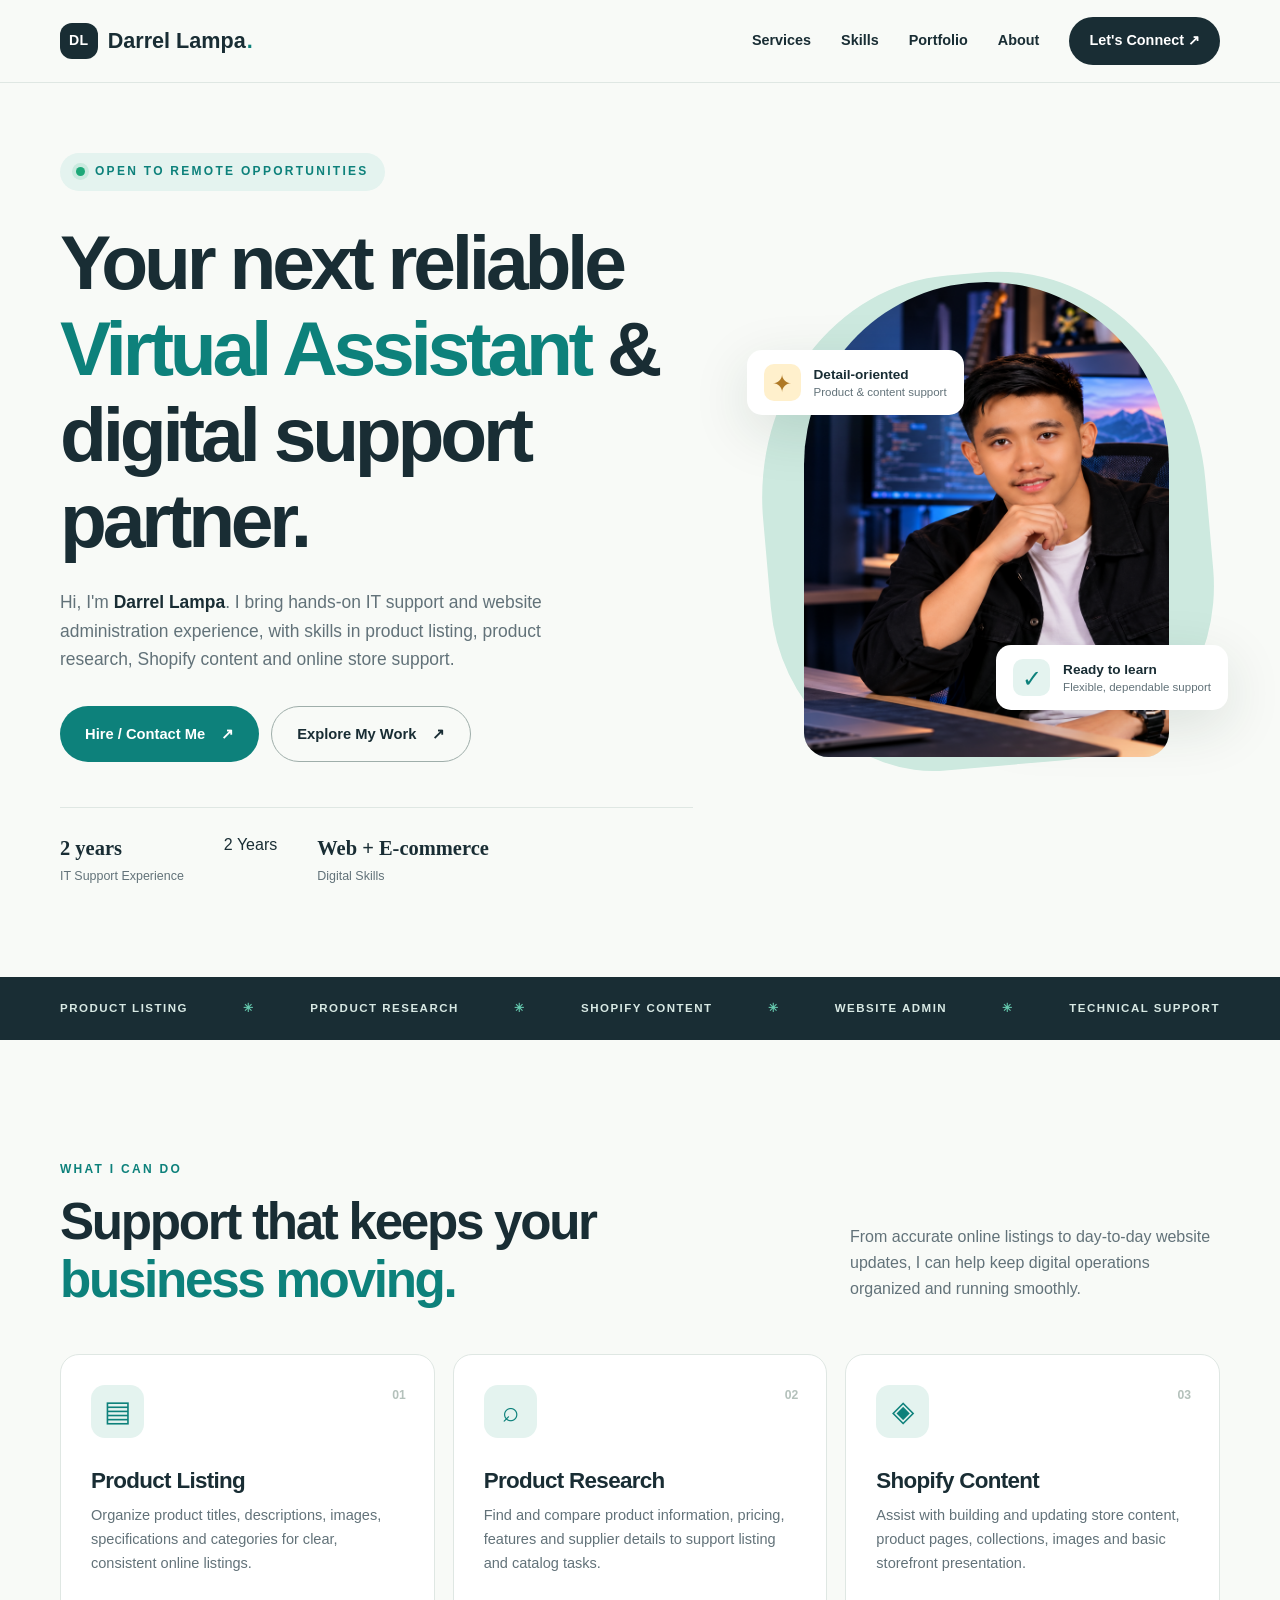
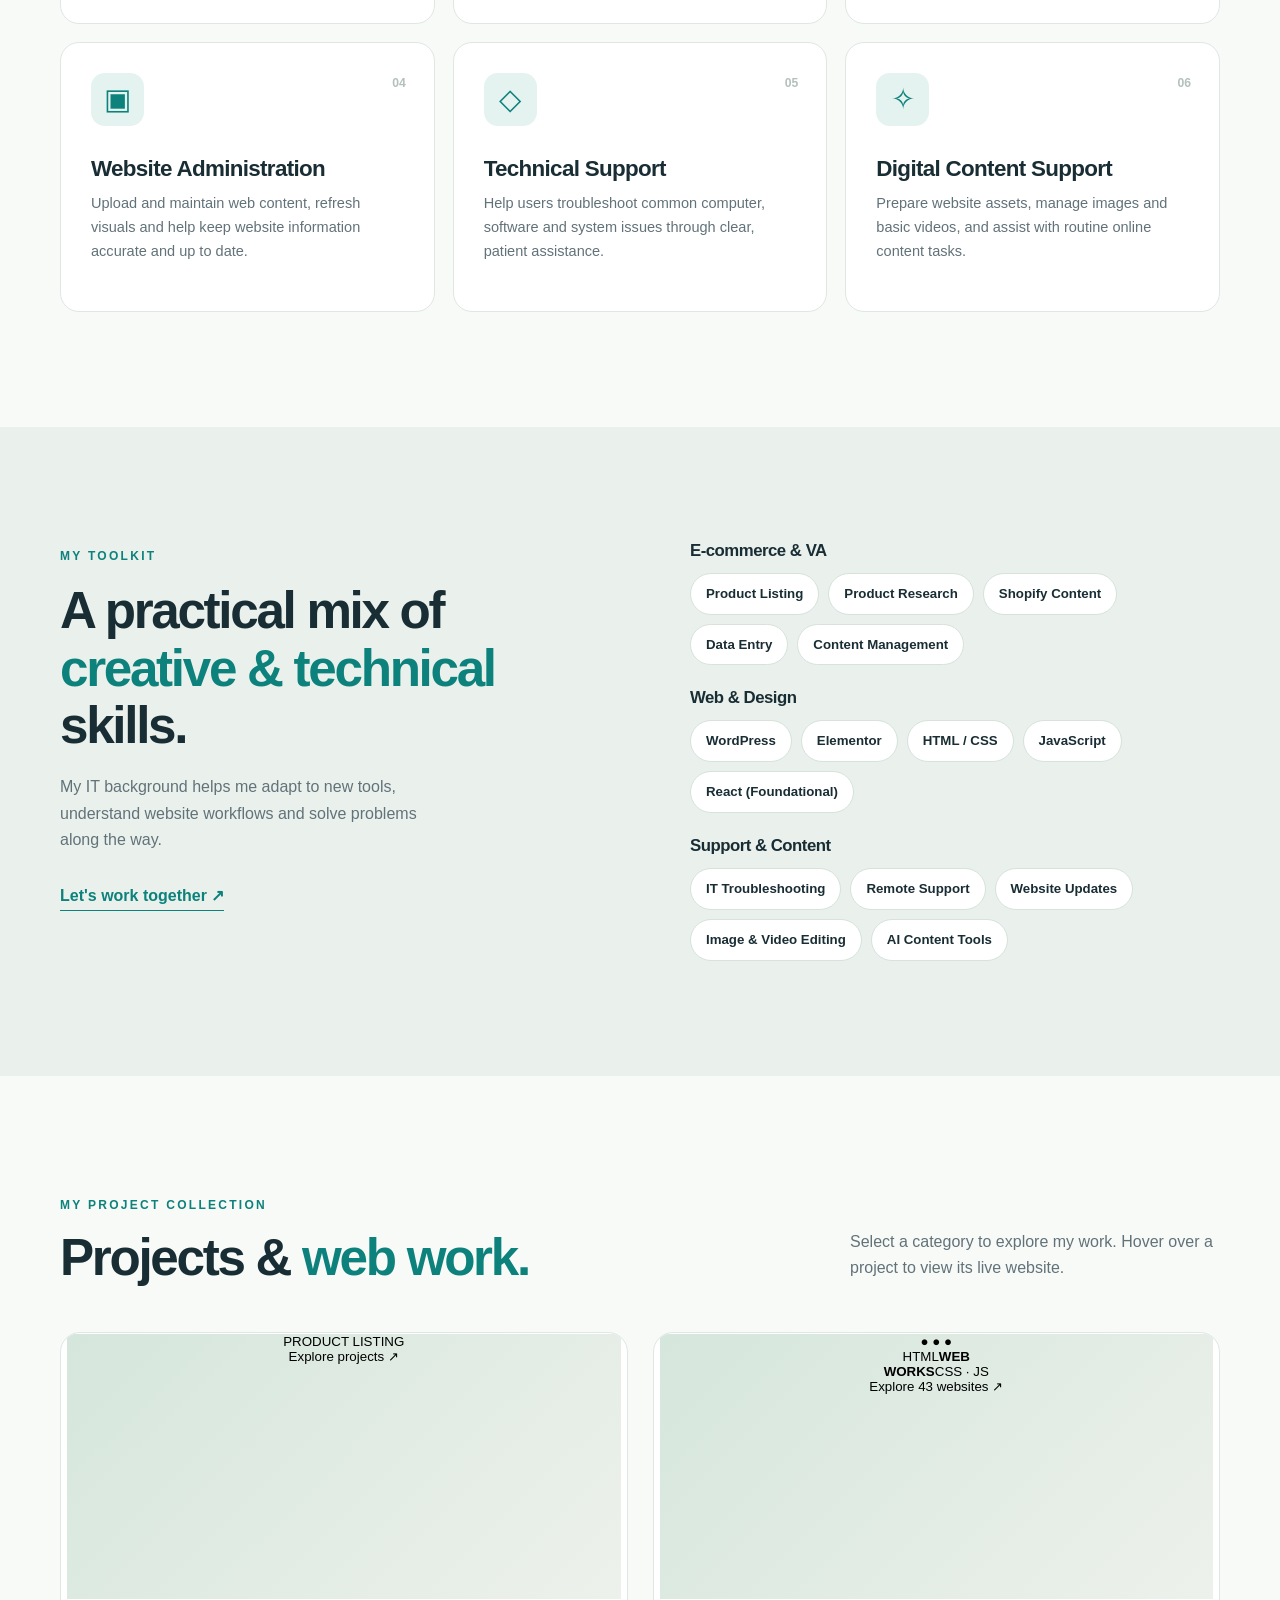
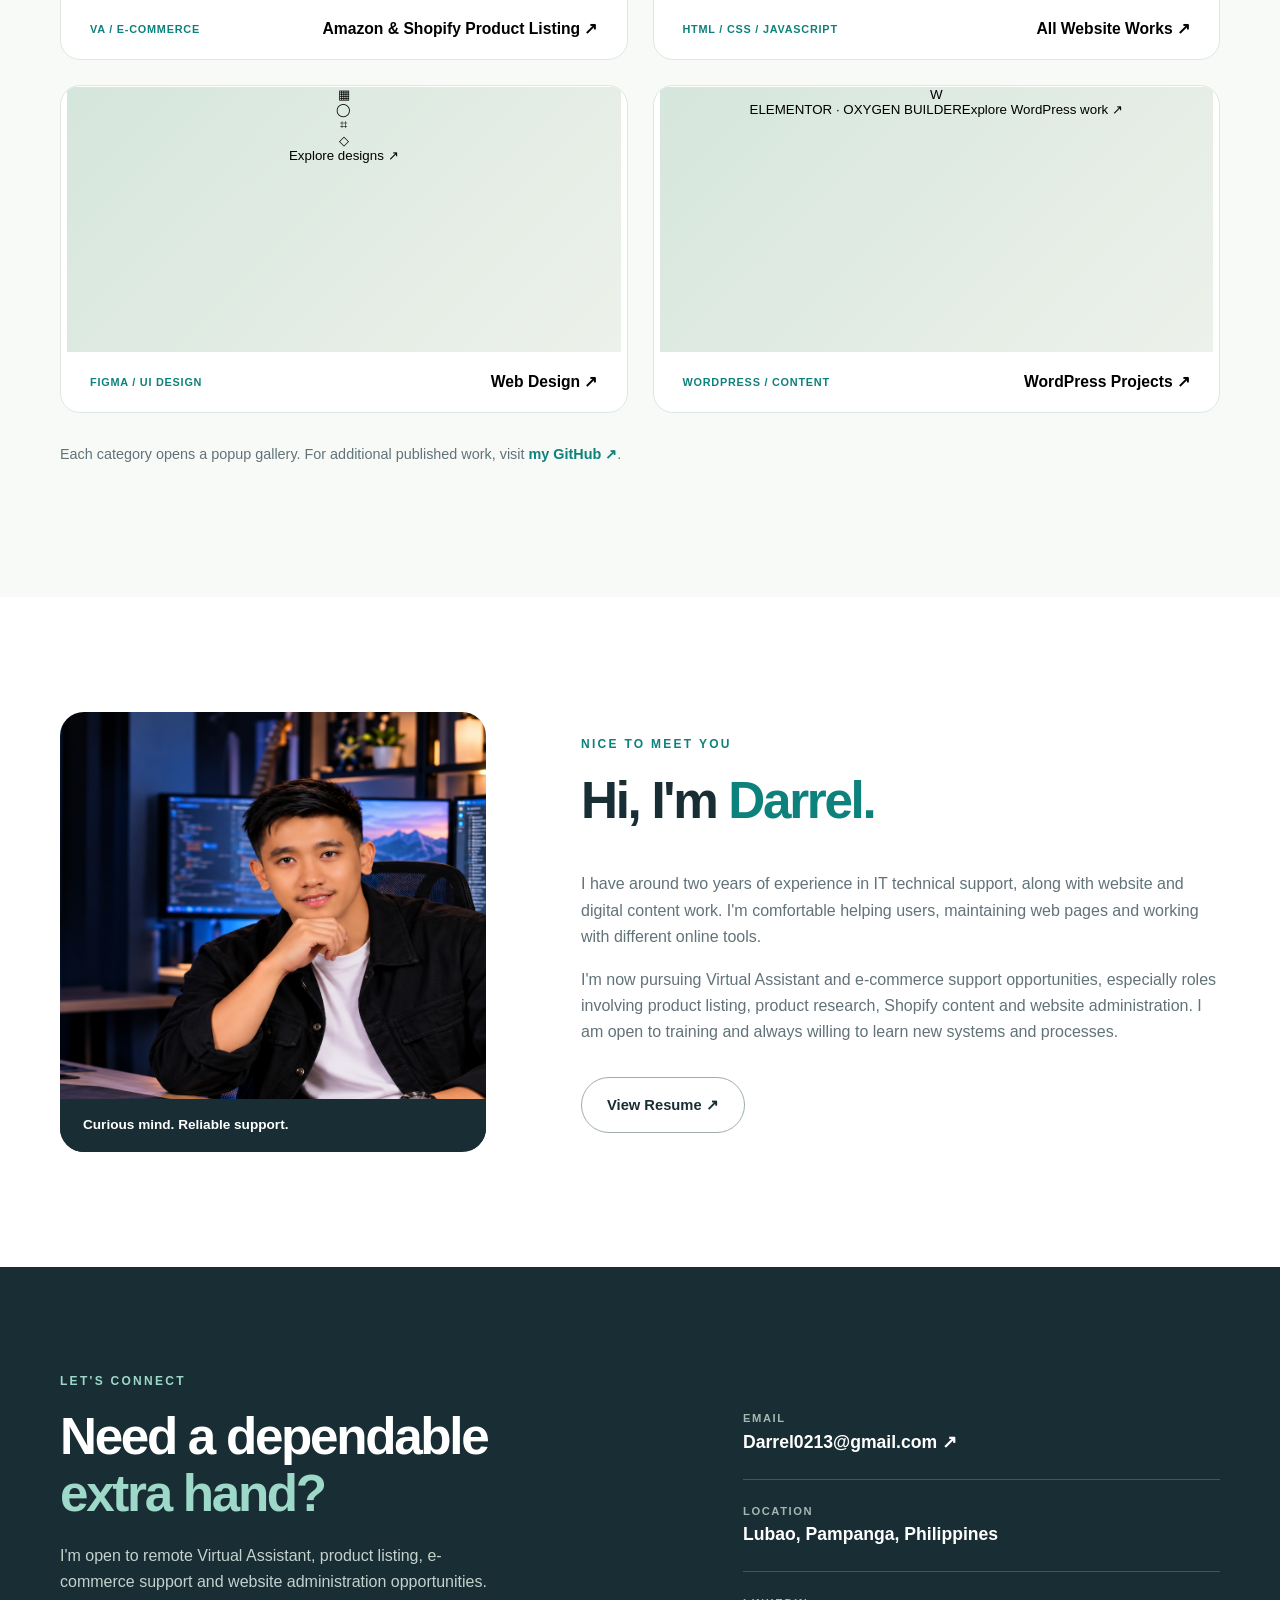
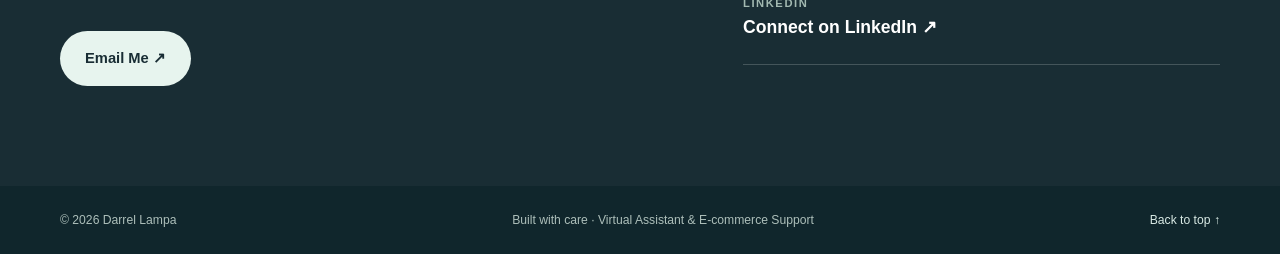
==== commit 3b5ac807: "Update index.html" ====
--- a/index.html
+++ b/index.html
@@ -38,13 +38,18 @@
       </div>
     </section>
     <section class="section skills-section" id="skills"><div class="shell skills-layout"><div><span class="section-tag">MY TOOLKIT</span><h2>A practical mix of<br><em>creative & technical</em> skills.</h2><p>My IT background helps me adapt to new tools, understand website workflows and solve problems along the way.</p><a class="text-link" href="#contact">Let's work together ↗</a></div><div class="skill-groups"><div><h3>E-commerce & VA</h3><div class="tags"><span>Product Listing</span><span>Product Research</span><span>Shopify Content</span><span>Data Entry</span><span>Content Management</span></div></div><div><h3>Web & Design</h3><div class="tags"><span>WordPress</span><span>Elementor</span><span>HTML / CSS</span><span>JavaScript</span><span>React (Foundational)</span></div></div><div><h3>Support & Content</h3><div class="tags"><span>IT Troubleshooting</span><span>Remote Support</span><span>Website Updates</span><span>Image & Video Editing</span><span>AI Content Tools</span></div></div></div></div></section>
-    <section class="section shell" id="projects"><div class="section-head"><div><span class="section-tag">SELECTED WORK</span><h2>Projects & <em>web work.</em></h2></div><p>Samples from my web and online store work. These help show my familiarity with websites, layouts and e-commerce platforms.</p></div><div class="project-grid">
-      <a class="project-card" href="https://project6dar.myshopify.com/" target="_blank" rel="noopener noreferrer"><div class="project-thumb"><img src="img/shopify1.png" alt="Shopify store project screenshot" loading="lazy"></div><div class="project-label"><span>SHOPIFY / E-COMMERCE</span><strong>Shopify Store Project ↗</strong></div></a>
-      <a class="project-card" href="https://dev-selesteelementor.pantheonsite.io/" target="_blank" rel="noopener noreferrer"><div class="project-thumb"><img src="img/elemetorWp.png" alt="WordPress Elementor project screenshot" loading="lazy"></div><div class="project-label"><span>WORDPRESS / CONTENT</span><strong>Elementor Website ↗</strong></div></a>
-      <a class="project-card" href="https://darrellampa.github.io/seleste_html_css/" target="_blank" rel="noopener noreferrer"><div class="project-thumb"><img src="img/htmlCss.png" alt="HTML and CSS project screenshot" loading="lazy"></div><div class="project-label"><span>WEB DESIGN</span><strong>HTML & CSS Website ↗</strong></div></a>
-      <a class="project-card" href="https://darrellampa.github.io/tindog/" target="_blank" rel="noopener noreferrer"><div class="project-thumb"><img src="img/img6.png" alt="TinDog project screenshot" loading="lazy"></div><div class="project-label"><span>FRONT-END PROJECT</span><strong>TinDog Website ↗</strong></div></a>
-    </div><p class="projects-note">Some older demo websites may be unavailable or require sign-in. See more on <a href="https://github.com/Darrellampa" target="_blank" rel="noopener noreferrer">GitHub ↗</a>.</p></section>
-    <section class="section about-section" id="about"><div class="shell about-layout"><div class="about-photo"><img src="img/ny.png" alt="Darrel Lampa" loading="lazy" onerror="this.style.display='none'"> <span>Curious mind. Reliable support.</span></div><div class="about-copy"><span class="section-tag">NICE TO MEET YOU</span><h2>Hi, I'm <em>Darrel.</em></h2><p>I have around two years of experience in IT technical support, along with website and digital content work. I'm comfortable helping users, maintaining web pages and working with different online tools.</p><p>I'm now pursuing Virtual Assistant and e-commerce support opportunities, especially roles involving product listing, product research, Shopify content and website administration. I am open to training and always willing to learn new systems and processes.</p><a class="button button-outline" href="https://drive.google.com/file/d/1pJ0x6sw8Fba4EsSI_oV6tQrUpC12UH1s/view?usp=sharing" target="_blank" rel="noopener noreferrer">View Resume ↗</a></div></div></section>
+    <section class="section shell" id="projects">
+  <div class="section-head"><div><span class="section-tag">MY PROJECT COLLECTION</span><h2>Projects & <em>web work.</em></h2></div><p>Select a category to explore my work. Hover over a project to view its live website.</p></div>
+  <div class="project-grid category-grid">
+    <button type="button" class="project-card category-card" data-gallery="va" aria-haspopup="dialog"><div class="project-thumb category-art va-art"><div class="art-ui"><span>PRODUCT LISTING</span><div class="art-product"><i></i><i></i><i></i></div><div class="art-bars"><b></b><b></b><b></b></div></div><span class="category-hover">Explore projects ↗</span></div><div class="project-label"><span>VA / E-COMMERCE</span><strong>Amazon & Shopify Product Listing ↗</strong></div></button>
+    <button type="button" class="project-card category-card" data-gallery="websites" aria-haspopup="dialog"><div class="project-thumb category-art sites-art"><div class="art-browser"><div class="browser-dots">● ● ●</div><div class="browser-display"><span>HTML</span><strong>WEB<br>WORKS</strong><span>CSS · JS</span></div></div><span class="category-hover">Explore 43 websites ↗</span></div><div class="project-label"><span>HTML / CSS / JAVASCRIPT</span><strong>All Website Works ↗</strong></div></button>
+    <button type="button" class="project-card category-card" data-gallery="design" aria-haspopup="dialog"><div class="project-thumb category-art design-art"><div class="design-mock"><div class="design-sidebar">▦<br>◯<br>⌗<br>◇</div><div class="design-canvas"><div class="design-title"></div><div class="design-tiles"><i></i><i></i></div><div class="design-line"></div></div></div><span class="category-hover">Explore designs ↗</span></div><div class="project-label"><span>FIGMA / UI DESIGN</span><strong>Web Design ↗</strong></div></button>
+    <button type="button" class="project-card category-card" data-gallery="wordpress" aria-haspopup="dialog"><div class="project-thumb category-art wp-art"><div class="wp-symbol">W</div><span class="wp-decoration">ELEMENTOR · OXYGEN BUILDER</span><span class="category-hover">Explore WordPress work ↗</span></div><div class="project-label"><span>WORDPRESS / CONTENT</span><strong>WordPress Projects ↗</strong></div></button>
+  </div>
+  <p class="projects-note">Each category opens a popup gallery. For additional published work, visit <a href="https://github.com/Darrellampa" target="_blank" rel="noopener noreferrer">my GitHub ↗</a>.</p>
+</section>
+<dialog class="portfolio-dialog" id="portfolio-dialog" aria-labelledby="gallery-title"><div class="dialog-top"><div><span class="section-tag" id="gallery-kicker">PROJECT GALLERY</span><h2 id="gallery-title">Website projects</h2><p id="gallery-description"></p></div><button class="dialog-close" type="button" id="close-gallery" aria-label="Close gallery">✕</button></div><div id="gallery-tools" class="gallery-tools"><label class="gallery-search-label">Search websites <input id="gallery-search" type="search" placeholder="Search by name…"></label><span id="gallery-count" aria-live="polite"></span></div><div id="gallery-grid" class="gallery-grid"></div><div id="gallery-footer" class="gallery-footer"></div></dialog>
+<section class="section about-section" id="about"><div class="shell about-layout"><div class="about-photo"><img src="img/ny.png" alt="Darrel Lampa" loading="lazy" onerror="this.style.display='none'"> <span>Curious mind. Reliable support.</span></div><div class="about-copy"><span class="section-tag">NICE TO MEET YOU</span><h2>Hi, I'm <em>Darrel.</em></h2><p>I have around two years of experience in IT technical support, along with website and digital content work. I'm comfortable helping users, maintaining web pages and working with different online tools.</p><p>I'm now pursuing Virtual Assistant and e-commerce support opportunities, especially roles involving product listing, product research, Shopify content and website administration. I am open to training and always willing to learn new systems and processes.</p><a class="button button-outline" href="https://drive.google.com/file/d/1pJ0x6sw8Fba4EsSI_oV6tQrUpC12UH1s/view?usp=sharing" target="_blank" rel="noopener noreferrer">View Resume ↗</a></div></div></section>
     <section class="contact-section" id="contact"><div class="shell contact-layout"><div><span class="section-tag light">LET'S CONNECT</span><h2>Need a dependable<br><em>extra hand?</em></h2><p>I'm open to remote Virtual Assistant, product listing, e-commerce support and website administration opportunities.</p><a class="button button-light" href="mailto:Darrel0213@gmail.com">Email Me ↗</a></div><div class="contact-details"><a href="mailto:Darrel0213@gmail.com"><small>EMAIL</small><strong>Darrel0213@gmail.com ↗</strong></a><div><small>LOCATION</small><strong>Lubao, Pampanga, Philippines</strong></div><a href="https://www.linkedin.com/in/darrel-lampa-314783265/" target="_blank" rel="noopener noreferrer"><small>LINKEDIN</small><strong>Connect on LinkedIn ↗</strong></a></div></div></section>
   </main><footer class="site-footer"><div class="shell footer-inner"><span>© <span id="year">2026</span> Darrel Lampa</span><span>Built with care · Virtual Assistant & E-commerce Support</span><a href="#home">Back to top ↑</a></div></footer>
   <script src="app.js"></script>
--- a/style.css
+++ b/style.css
@@ -1,815 +1 @@
-@import 'https://fonts.googleapis.com/css?family=Montserrat:300, 400, 700&display=swap';
-* {
-	padding: 0;
-	margin: 0;
-	box-sizing: border-box;
-}
-html {
-	font-size: 10px;
-	font-family: 'Montserrat', sans-serif;
-	scroll-behavior: smooth;
-}
-a {
-	text-decoration: none;
-}
-.container {
-	min-height: 100vh;
-	width: 100%;
-	display: flex;
-	align-items: center;
-	justify-content: center;
-}
-img {
-	height: 100%;
-	width: 100%;
-	object-fit: cover;
-}
-p {
-	color: black;
-	font-size: 1.4rem;
-	margin-top: 5px;
-	line-height: 2.5rem;
-	font-weight: 300;
-	letter-spacing: 0.05rem;
-}
-.section-title {
-	font-size: 4rem;
-	font-weight: 300;
-	color: black;
-	margin-bottom: 10px;
-	text-transform: uppercase;
-	letter-spacing: 0.2rem;
-	text-align: center;
-}
-.section-title span {
-	color: crimson;
-}
-
-.cta {
-	display: inline-block;
-	padding: 10px 30px;
-	color: white;
-	background-color: transparent;
-	border: 2px solid crimson;
-	font-size: 2rem;
-	text-transform: uppercase;
-	letter-spacing: 0.1rem;
-	margin-top: 30px;
-	transition: 0.3s ease;
-	transition-property: background-color, color;
-}
-.cta:hover {
-	color: white;
-	background-color: crimson;
-}
-.brand h1 {
-	font-size: 3rem;
-	text-transform: uppercase;
-	color: white;
-}
-.brand h1 span {
-	color: crimson;
-}
-
-/* Header section */
-#header {
-	position: fixed;
-	z-index: 1000;
-	left: 0;
-	top: 0;
-	width: 100vw;
-	height: auto;
-}
-#header .header {
-	min-height: 8vh;
-	background-color: rgba(31, 30, 30, 0.24);
-	transition: 0.3s ease background-color;
-}
-#header .nav-bar {
-	display: flex;
-	align-items: center;
-	justify-content: space-between;
-	width: 100%;
-	height: 100%;
-	max-width: 1300px;
-	padding: 0 10px;
-}
-#header .nav-list ul {
-	list-style: none;
-	position: absolute;
-	background-color: rgb(31, 30, 30);
-	width: 100vw;
-	height: 100vh;
-	left: 100%;
-	top: 0;
-	display: flex;
-	flex-direction: column;
-	justify-content: center;
-	align-items: center;
-	z-index: 1;
-	overflow-x: hidden;
-	transition: 0.5s ease left;
-}
-#header .nav-list ul.active {
-	left: 0%;
-}
-#header .nav-list ul a {
-	font-size: 2.5rem;
-	font-weight: 500;
-	letter-spacing: 0.2rem;
-	text-decoration: none;
-	color: white;
-	text-transform: uppercase;
-	padding: 20px;
-	display: block;
-}
-#header .nav-list ul a::after {
-	content: attr(data-after);
-	position: absolute;
-	top: 50%;
-	left: 50%;
-	transform: translate(-50%, -50%) scale(0);
-	color: rgba(240, 248, 255, 0.021);
-	font-size: 13rem;
-	letter-spacing: 50px;
-	z-index: -1;
-	transition: 0.3s ease letter-spacing;
-}
-#header .nav-list ul li:hover a::after {
-	transform: translate(-50%, -50%) scale(1);
-	letter-spacing: initial;
-}
-#header .nav-list ul li:hover a {
-	color: crimson;
-}
-#header .hamburger {
-	height: 60px;
-	width: 60px;
-	display: inline-block;
-	border: 3px solid white;
-	border-radius: 50%;
-	position: relative;
-	display: flex;
-	align-items: center;
-	justify-content: center;
-	z-index: 100;
-	cursor: pointer;
-	transform: scale(0.8);
-	margin-right: 20px;
-}
-#header .hamburger:after {
-	position: absolute;
-	content: '';
-	height: 100%;
-	width: 100%;
-	border-radius: 50%;
-	border: 3px solid white;
-	animation: hamburger_puls 1s ease infinite;
-}
-#header .hamburger .bar {
-	height: 2px;
-	width: 30px;
-	position: relative;
-	background-color: white;
-	z-index: -1;
-}
-#header .hamburger .bar::after,
-#header .hamburger .bar::before {
-	content: '';
-	position: absolute;
-	height: 100%;
-	width: 100%;
-	left: 0;
-	background-color: white;
-	transition: 0.3s ease;
-	transition-property: top, bottom;
-}
-#header .hamburger .bar::after {
-	top: 8px;
-}
-#header .hamburger .bar::before {
-	bottom: 8px;
-}
-#header .hamburger.active .bar::before {
-	bottom: 0;
-}
-#header .hamburger.active .bar::after {
-	top: 0;
-}
-/* End Header section */
-
-/* Hero Section */
-#hero {
-	background-image: url(./img/ny2.png);
-	background-size: cover;
-	background-position: top center;
-	position: relative;
-	z-index: 1;
-}
-#hero::after {
-	content: '';
-	position: absolute;
-	left: 0;
-	top: 0;
-	height: 100%;
-	width: 100%;
-	background-color: black;
-	opacity: 0.7;
-	z-index: -1;
-}
-#hero .hero {
-	max-width: 1200px;
-	margin: 0 auto;
-	padding: 0 50px;
-	justify-content: flex-start;
-}
-#hero h1 {
-	display: block;
-	width: fit-content;
-	font-size: 4rem;
-	position: relative;
-	color: transparent;
-	animation: text_reveal 0.5s ease forwards;
-	animation-delay: 1s;
-}
-#hero h1:nth-child(1) {
-	animation-delay: 1s;
-}
-#hero h1:nth-child(2) {
-	animation-delay: 2s;
-}
-#hero h1:nth-child(3) {
-	animation: text_reveal_name 0.5s ease forwards;
-	animation-delay: 3s;
-}
-#hero h1 span {
-	position: absolute;
-	top: 0;
-	left: 0;
-	height: 100%;
-	width: 0;
-	background-color: crimson;
-	animation: text_reveal_box 1s ease;
-	animation-delay: 0.5s;
-}
-#hero h1:nth-child(1) span {
-	animation-delay: 0.5s;
-}
-#hero h1:nth-child(2) span {
-	animation-delay: 1.5s;
-}
-#hero h1:nth-child(3) span {
-	animation-delay: 2.5s;
-}
-
-/* End Hero Section */
-
-/* Services Section */
-#services .services {
-	flex-direction: column;
-	text-align: center;
-	max-width: 1500px;
-	margin: 0 auto;
-	padding: 100px 0;
-}
-#services .service-top {
-	max-width: 500px;
-	margin: 0 auto;
-}
-#services .service-bottom {
-	display: flex;
-	align-items: center;
-	justify-content: center;
-	flex-wrap: wrap;
-	margin-top: 50px;
-}
-#services .service-item {
-	flex-basis: 80%;
-	display: flex;
-	align-items: flex-start;
-	justify-content: center;
-	flex-direction: column;
-	padding: 30px;
-	border-radius: 10px;
-	background-image: url(./img/img8.png);
-	background-size: cover;
-	margin: 10px 5%;
-	position: relative;
-	z-index: 1;
-	overflow: hidden;
-}
-#services .service-item::after {
-	content: '';
-	position: absolute;
-	left: 0;
-	top: 0;
-	height: 100%;
-	width: 100%;
-	background-image: linear-gradient(60deg, #29323c 0%, #485563 100%);
-	opacity: 0.9;
-	z-index: -1;
-}
-#services .service-bottom .icon {
-	height: 80px;
-	width: 80px;
-	margin-bottom: 20px;
-}
-#services .service-item h2 {
-	font-size: 2rem;
-	color: white;
-	margin-bottom: 10px;
-	text-transform: uppercase;
-}
-#services .service-item p {
-	color: white;
-	text-align: left;
-}
-/* End Services Section */
-
-/* Projects section */
-#projects .projects {
-	flex-direction: column;
-	max-width: 1200px;
-	margin: 0 auto;
-	padding: 100px 0;
-}
-#projects .projects-header h1 {
-	margin-bottom: 50px;
-}
-#projects .all-projects {
-	display: flex;
-	align-items: center;
-	justify-content: center;
-	flex-direction: column;
-}
-#projects .project-item {
-	display: flex;
-	align-items: center;
-	justify-content: center;
-	flex-direction: column;
-	width: 80%;
-	margin: 20px auto;
-	overflow: hidden;
-	border-radius: 10px;
-}
-#projects .project-info {
-	padding: 30px;
-	flex-basis: 50%;
-	height: 100%;
-	display: flex;
-	align-items: flex-start;
-	justify-content: center;
-	flex-direction: column;
-	background-image: linear-gradient(60deg, #29323c 0%, #485563 100%);
-	color: white;
-}
-#projects .project-info h1 {
-	font-size: 4rem;
-	font-weight: 500;
-}
-#projects .project-info h2 {
-	font-size: 1.8rem;
-	font-weight: 500;
-	margin-top: 10px;
-}
-#projects .project-info p {
-	color: white;
-}
-#projects .project-img {
-	flex-basis: 50%;
-	height: 300px;
-	overflow: hidden;
-	position: relative;
-}
-#projects .project-img:after {
-	content: '';
-	position: absolute;
-	left: 0;
-	top: 0;
-	height: 100%;
-	width: 100%;
-	background-image: linear-gradient(60deg, #29323c 0%, #485563 100%);
-	opacity: 0.7;
-}
-#projects .project-img img {
-	transition: 0.3s ease transform;
-}
-#projects .project-item:hover .project-img img {
-	transform: scale(1.1);
-}
-/* End Projects section */
-
-/* About Section */
-#about .about {
-	flex-direction: column-reverse;
-	text-align: center;
-	max-width: 1200px;
-	margin: 0 auto;
-	padding: 100px 20px;
-}
-#about .col-left {
-	width: 250px;
-	height: 360px;
-}
-#about .col-right {
-	width: 100%;
-}
-#about .col-right h2 {
-	font-size: 1.8rem;
-	font-weight: 500;
-	letter-spacing: 0.2rem;
-	margin-bottom: 10px;
-}
-#about .col-right p {
-	margin-bottom: 20px;
-}
-#about .col-right .cta {
-	color: black;
-	margin-bottom: 50px;
-	padding: 10px 20px;
-	font-size: 2rem;
-}
-#about .col-left .about-img {
-	height: 100%;
-	width: 100%;
-	position: relative;
-	border: 10px solid white;
-}
-#about .col-left .about-img::after {
-	content: '';
-	position: absolute;
-	left: -33px;
-	top: 19px;
-	height: 98%;
-	width: 98%;
-	border: 7px solid crimson;
-	z-index: -1;
-}
-/* End About Section */
-
-/* contact Section */
-#contact .contact {
-	flex-direction: column;
-	max-width: 1200px;
-	margin: 0 auto;
-	width: 90%;
-}
-#contact .contact-items {
-	/* max-width: 400px; */
-	width: 100%;
-}
-#contact .contact-item {
-	width: 80%;
-	padding: 20px;
-	text-align: center;
-	border-radius: 10px;
-	padding: 30px;
-	margin: 30px;
-	display: flex;
-	justify-content: center;
-	align-items: center;
-	flex-direction: column;
-	box-shadow: 0px 0px 18px 0 #0000002c;
-	transition: 0.3s ease box-shadow;
-}
-#contact .contact-item:hover {
-	box-shadow: 0px 0px 5px 0 #0000002c;
-}
-#contact .icon {
-	width: 70px;
-	margin: 0 auto;
-	margin-bottom: 10px;
-}
-#contact .contact-info h1 {
-	font-size: 2.5rem;
-	font-weight: 500;
-	margin-bottom: 5px;
-}
-#contact .contact-info h2 {
-	font-size: 1.3rem;
-	line-height: 2rem;
-	font-weight: 500;
-}
-/*End contact Section */
-
-/* Footer */
-#footer {
-	background-image: linear-gradient(60deg, #29323c 0%, #485563 100%);
-}
-#footer .footer {
-	min-height: 200px;
-	flex-direction: column;
-	padding-top: 50px;
-	padding-bottom: 10px;
-}
-#footer h2 {
-	color: white;
-	font-weight: 500;
-	font-size: 1.8rem;
-	letter-spacing: 0.1rem;
-	margin-top: 10px;
-	margin-bottom: 10px;
-}
-#footer .social-icon {
-	display: flex;
-	margin-bottom: 30px;
-}
-#footer .social-item {
-	height: 50px;
-	width: 50px;
-	margin: 0 5px;
-}
-#footer .social-item img {
-	filter: grayscale(1);
-	transition: 0.3s ease filter;
-}
-#footer .social-item:hover img {
-	filter: grayscale(0);
-}
-#footer p {
-	color: white;
-	font-size: 1.3rem;
-}
-/* End Footer */
-
-/* Keyframes */
-@keyframes hamburger_puls {
-	0% {
-		opacity: 1;
-		transform: scale(1);
-	}
-	100% {
-		opacity: 0;
-		transform: scale(1.4);
-	}
-}
-@keyframes text_reveal_box {
-	50% {
-		width: 100%;
-		left: 0;
-	}
-	100% {
-		width: 0;
-		left: 100%;
-	}
-}
-@keyframes text_reveal {
-	100% {
-		color: white;
-	}
-}
-@keyframes text_reveal_name {
-	100% {
-		color: crimson;
-		font-weight: 500;
-	}
-}
-/* End Keyframes */
-
-/* Media Query For Tablet */
-@media only screen and (min-width: 768px) {
-	.cta {
-		font-size: 2.5rem;
-		padding: 20px 60px;
-	}
-	h1.section-title {
-		font-size: 6rem;
-	}
-
-	/* Hero */
-	#hero h1 {
-		font-size: 7rem;
-	}
-	/* End Hero */
-
-	/* Services Section */
-	#services .service-bottom .service-item {
-		flex-basis: 45%;
-		margin: 2.5%;
-	}
-	/* End Services Section */
-
-	/* Project */
-	#projects .project-item {
-		flex-direction: row;
-	}
-	#projects .project-item:nth-child(even) {
-		flex-direction: row-reverse;
-	}
-	#projects .project-item {
-		height: 400px;
-		margin: 0;
-		width: 100%;
-		border-radius: 0;
-	}
-	#projects .all-projects .project-info {
-		height: 100%;
-	}
-	#projects .all-projects .project-img {
-		height: 100%;
-	}
-	/* End Project */
-
-	/* About */
-	#about .about {
-		flex-direction: row;
-	}
-	#about .col-left {
-		width: 600px;
-		height: 400px;
-		padding-left: 60px;
-	}
-	#about .about .col-left .about-img::after {
-		left: -45px;
-		top: 34px;
-		height: 98%;
-		width: 98%;
-		border: 10px solid crimson;
-	}
-	#about .col-right {
-		text-align: left;
-		padding: 30px;
-	}
-	#about .col-right h1 {
-		text-align: left;
-	}
-	/* End About */
-
-	/* contact  */
-	#contact .contact {
-		flex-direction: column;
-		padding: 100px 0;
-		align-items: center;
-		justify-content: center;
-		min-width: 20vh;
-	}
-	#contact .contact-items {
-		width: 100%;
-		display: flex;
-		flex-direction: row;
-		justify-content: space-evenly;
-		margin: 0;
-	}
-	#contact .contact-item {
-		width: 30%;
-		margin: 0;
-		flex-direction: row;
-	}
-	#contact .contact-item .icon {
-		height: 100px;
-		width: 100px;
-	}
-	#contact .contact-item .icon img {
-		object-fit: contain;
-	}
-	#contact .contact-item .contact-info {
-		width: 100%;
-		text-align: left;
-		padding-left: 20px;
-	}
-	/* End contact  */
-}
-/* End Media Query For Tablet */
-
-/* Media Query For Desktop */
-@media only screen and (min-width: 1200px) {
-	/* header */
-	#header .hamburger {
-		display: none;
-	}
-	#header .nav-list ul {
-		position: initial;
-		display: block;
-		height: auto;
-		width: fit-content;
-		background-color: transparent;
-	}
-	#header .nav-list ul li {
-		display: inline-block;
-	}
-	#header .nav-list ul li a {
-		font-size: 1.8rem;
-	}
-	#header .nav-list ul a:after {
-		display: none;
-	}
-	/* End header */
-
-	#services .service-bottom .service-item {
-		flex-basis: 22%;
-		margin: 1.5%;
-	}
-}
-/* End  Media Query For Desktop */
-
-
-
-/* CSS for View All Section */
-.view-all {
-    text-align: center;
-    margin-top: 2rem;
-}
-
-.view-all-links {
-    display: flex;
-    justify-content: center;
-    gap: 1cm; /* Adjust the gap between buttons */
-    margin-top: 1rem;
-	padding-top: 1rem;
-}
-
-.view-all .btn {
-    font-size: 1rem;
-	background-color: solid crimson !important;
-}
-
-/* CSS for project gallery */
-.project-gallery {
-    display: flex;
-    justify-content: center;
-    gap: 1rem;
-    flex-wrap: wrap;
-    margin-top: 2rem;
-}
-
-.project-gallery-item {
-    position: relative;
-    flex: 1 1 30%;
-    margin: 10px;
-    overflow: hidden;
-}
-
-.project-gallery-item img {
-    height: 20rem; /* Fixed height */
-    width: 100%; /* Ensure the image covers the full width */
-    object-fit: cover; /* Adjust the image to fit within the container */
-    transition: transform 0.3s ease;
-}
-
-.project-gallery-item:hover img {
-    transform: scale(1.1); /* Slight zoom on hover */
-}
-
-.project-gallery-item::after {
-    content: "View";
-    position: absolute;
-    top: 50%;
-    left: 50%;
-    transform: translate(-50%, -50%);
-    color: white;
-    font-size: 2rem;
-    font-weight: bold;
-    opacity: 0;
-    transition: opacity 0.3s ease;
-    pointer-events: none;
-}
-
-.project-gallery-item:hover::after {
-    opacity: 1; /* Show the "View" text on hover */
-}
-
-.view-all {
-    text-align: center;
-    margin-top: 2rem;
-}
-
-.view-all-links {
-    display: flex;
-    justify-content: center;
-    gap: 1cm; /* Adjust the gap between buttons */
-    margin-top: 1rem;
-    padding-top: 1rem;
-}
-
-.view-all .btn {
-    font-size: 1rem;
-    background-color: crimson !important;
-}
-
-/* Button styles */
-.btn {
-    padding: 2px 2px;
-    background-color: #eb1919;
-    color: white;
-    text-decoration: none;
-    border-radius: 5px;
-}
-
-.btn-primary {
-    background-color: #ff0000;
-}
-
-.btn-danger {
-    background-color: #dc3545;
-}
-
-@media (max-width: 768px) {
-    .view-all-links {
-        flex-direction: column;
-        gap: 1rem; /* Space between buttons */
-    }
-
-    .view-all .btn {
-        margin: 0 1rem; /* Margin on left and right */
-    }
-}
+:root{--ink:#192d34;--muted:#627279;--accent:#0d817b;--mint:#e4f3ef;--paper:#f8faf7;--line:#dfe7e3}*{box-sizing:border-box}html{scroll-behavior:smooth}body{margin:0;background:var(--paper);color:var(--ink);font-family:'DM Sans',sans-serif;font-size:16px;line-height:1.65}h1,h2,h3,p{margin-top:0}h1,h2,h3,.logo{font-family:Outfit,sans-serif;line-height:1.12}h1{font-size:clamp(3.1rem,6vw,6.2rem);letter-spacing:-.055em}h2{font-size:clamp(2.4rem,4vw,4rem);letter-spacing:-.045em}h3{font-size:1.4rem;letter-spacing:-.03em}em{font-style:normal;color:var(--accent)}a{color:inherit;text-decoration:none}.shell{width:min(1160px,calc(100% - 48px));margin:auto}.site-header{position:sticky;top:0;background:rgba(248,250,247,.94);backdrop-filter:blur(16px);z-index:10;border-bottom:1px solid var(--line)}.nav{display:flex;align-items:center;justify-content:space-between;min-height:82px;gap:20px}.logo{font-size:1.35rem;font-weight:700;display:flex;align-items:center;gap:10px;white-space:nowrap}.logo-mark{background:var(--ink);color:white;padding:10px 9px;border-radius:12px;font-size:.88rem;letter-spacing:.03em}.logo-dot{color:var(--accent);margin-left:-9px}.nav-links{display:flex;align-items:center;gap:30px;font-size:.9rem;font-weight:700}.nav-links>a:hover{color:var(--accent)}.nav-contact{background:var(--ink);color:white;padding:12px 20px;border-radius:50px}.nav-links .nav-contact:hover{background:var(--accent);color:#fff}.menu-toggle{display:none;border:0;background:none;font-size:1.7rem;cursor:pointer}.hero{display:grid;grid-template-columns:1.15fr .85fr;align-items:center;min-height:720px;gap:60px;padding-top:70px;padding-bottom:90px}.eyebrow,.section-tag{font-size:.75rem;font-weight:800;letter-spacing:.19em;color:var(--accent)}.eyebrow{display:inline-flex;align-items:center;gap:10px;background:var(--mint);border-radius:30px;padding:9px 16px;margin-bottom:28px}.online-dot{width:9px;height:9px;border-radius:50%;background:#1ca878;box-shadow:0 0 0 4px #c9eadf}.hero h1{margin-bottom:25px}.hero-lead{max-width:550px;color:var(--muted);font-size:1.09rem}.hero-lead strong{color:var(--ink)}.hero-actions{display:flex;flex-wrap:wrap;gap:12px;margin:32px 0 45px}.button{display:inline-flex;justify-content:center;align-items:center;gap:16px;padding:15px 25px;border-radius:100px;font-weight:800;font-size:.92rem;transition:transform .2s,background .2s}.button:hover{transform:translateY(-3px)}.button-primary{background:var(--accent);color:white}.button-outline{border:1px solid #9faeaa}.hero-meta{display:flex;gap:40px;border-top:1px solid var(--line);padding-top:24px}.hero-meta>div{display:flex;flex-direction:column}.hero-meta strong{font-family:Outfit;font-size:1.28rem}.hero-meta span{font-size:.78rem;color:var(--muted)}.hero-visual{position:relative;min-height:560px;display:flex;align-items:center;justify-content:center}.portrait-halo{position:absolute;width:95%;height:88%;border-radius:46% 46% 36% 36%;background:#cde9df;transform:rotate(-5deg)}.portrait-frame{position:relative;width:78%;height:475px;border-radius:210px 210px 28px 28px;overflow:hidden;background:linear-gradient(135deg,#b8e2d5,#e6eae4)}.portrait-frame img{display:block;width:100%;height:100%;object-fit:cover;object-position:center top}.portrait-fallback{display:none;align-items:center;justify-content:center;flex-direction:column;height:100%;color:var(--accent);font-family:Outfit;font-size:6rem;font-weight:800}.portrait-frame.missing-photo .portrait-fallback{display:flex}.portrait-fallback span{font-family:'DM Sans';font-size:.9rem;line-height:1.5;text-align:center;color:var(--muted)}.float-card{position:absolute;display:flex;gap:13px;align-items:center;background:white;box-shadow:0 16px 55px #16352a20;padding:14px 17px;border-radius:15px;z-index:2}.float-card-top{top:110px;left:-6px}.float-card-bottom{right:-8px;bottom:90px}.float-icon{display:grid;place-items:center;width:37px;height:37px;border-radius:10px;background:#fff0cc;color:#af7925;font-size:1.5rem}.float-icon.mint{background:var(--mint);color:var(--accent)}.float-card strong,.float-card small{display:block;line-height:1.4}.float-card strong{font-size:.85rem}.float-card small{font-size:.72rem;color:var(--muted)}.expertise-band{background:var(--ink);color:#d8e9e4;overflow:hidden}.expertise-inner{display:flex;align-items:center;justify-content:space-between;gap:20px;padding:22px 0;font-size:.72rem;font-weight:800;letter-spacing:.13em;white-space:nowrap}.expertise-inner b{color:#65c9ae}.section{padding-top:115px;padding-bottom:115px}.section-head{display:flex;justify-content:space-between;gap:50px;align-items:end;margin-bottom:46px}.section-head h2{margin:12px 0 0}.section-head p{max-width:370px;color:var(--muted);margin-bottom:5px}.service-grid{display:grid;grid-template-columns:repeat(3,1fr);gap:18px}.service-card{background:white;border:1px solid var(--line);border-radius:19px;padding:30px;min-height:270px;position:relative;transition:transform .25s,box-shadow .25s}.service-card:hover{transform:translateY(-6px);box-shadow:0 15px 35px #203b3010}.service-icon{display:grid;place-items:center;width:53px;height:53px;background:var(--mint);color:var(--accent);border-radius:14px;font-size:1.8rem;margin-bottom:30px}.service-num{position:absolute;right:28px;top:30px;color:#b4c1bb;font-size:.76rem;font-weight:800}.service-card h3{margin-bottom:10px}.service-card p{font-size:.91rem;color:var(--muted);margin:0}.skills-section{background:#eaf1ed}.skills-layout{display:grid;grid-template-columns:1fr 1fr;gap:100px}.skills-layout h2{margin:14px 0 20px}.skills-layout p{color:var(--muted);max-width:380px}.text-link{display:inline-block;margin-top:14px;color:var(--accent);font-weight:800;border-bottom:1px solid var(--accent)}.skill-groups{display:grid;gap:24px}.skill-groups h3{font-size:1.05rem;margin-bottom:12px}.tags{display:flex;flex-wrap:wrap;gap:9px}.tags span{background:white;border:1px solid #d6e2da;border-radius:30px;padding:9px 15px;font-size:.83rem;font-weight:700}.project-grid{display:grid;grid-template-columns:repeat(2,1fr);gap:25px}.project-card{border-radius:20px;overflow:hidden;background:white;border:1px solid var(--line);transition:transform .2s}.project-card:hover{transform:translateY(-5px)}.project-thumb{height:265px;background:linear-gradient(135deg,#d5e6dc,#edf1eb);overflow:hidden}.project-thumb img{width:100%;height:100%;object-fit:cover;transition:transform .3s}.project-card:hover img{transform:scale(1.04)}.project-label{display:flex;justify-content:space-between;align-items:center;gap:10px;padding:20px 23px}.project-label span{font-size:.68rem;color:var(--accent);font-weight:800;letter-spacing:.07em}.project-label strong{font-size:.98rem}.projects-note{margin-top:30px;color:var(--muted);font-size:.9rem}.projects-note a{color:var(--accent);font-weight:800}.about-section{background:white}.about-layout{display:grid;grid-template-columns:.8fr 1.2fr;gap:95px;align-items:center}.about-photo{background:#d7e9df;border-radius:24px;overflow:hidden;min-height:440px;display:flex;flex-direction:column;justify-content:end;position:relative}.about-photo img{width:100%;height:440px;object-fit:cover;object-position:top;position:absolute;inset:0}.about-photo span{position:relative;background:var(--ink);color:white;padding:15px 23px;font-size:.85rem;font-weight:700}.about-copy h2{margin-top:15px}.about-copy p{color:var(--muted);font-size:1rem}.about-copy .button{margin-top:15px}.contact-section{background:var(--ink);color:white;padding:100px 0}.contact-layout{display:grid;grid-template-columns:1.1fr .9fr;gap:100px}.section-tag.light{color:#9dd8c8}.contact-layout h2{margin:15px 0 20px}.contact-layout h2 em{color:#9dd8c8}.contact-layout p{max-width:440px;color:#c3d2cd}.button-light{margin-top:20px;background:#e7f4ee;color:var(--ink)}.contact-details{display:grid;align-content:center}.contact-details>div,.contact-details>a{border-bottom:1px solid #ffffff30;padding:22px 0;display:flex;flex-direction:column}.contact-details small{color:#a2b9b1;letter-spacing:.14em;font-size:.7rem;font-weight:800}.contact-details strong{font-size:1.1rem;font-weight:600}.site-footer{background:#10262c;color:#adbfba}.footer-inner{display:flex;justify-content:space-between;gap:20px;padding:24px 0;font-size:.76rem}.footer-inner a{color:#d8e9e4}@media(max-width:950px){.nav-links{gap:14px}.hero{gap:25px}.hero-visual{min-height:470px}.portrait-frame{height:400px}.float-card-top{left:0}.float-card-bottom{right:0}.expertise-inner{flex-wrap:wrap;justify-content:center}.skills-layout,.about-layout,.contact-layout{gap:40px}}@media(max-width:720px){.shell{width:min(100% - 34px,560px)}.nav{min-height:68px}.menu-toggle{display:block}.nav-links{display:none;position:absolute;top:68px;left:0;right:0;background:var(--paper);padding:22px;box-shadow:0 13px 18px #0a3a2a14;flex-direction:column;align-items:stretch}.nav-links.open{display:flex}.hero{grid-template-columns:1fr;padding-top:50px;padding-bottom:65px;gap:10px}.hero h1{font-size:clamp(3rem,11vw,4.5rem)}.hero-visual{min-height:450px}.portrait-frame{height:390px;max-width:340px}.float-card-top{top:55px}.float-card-bottom{bottom:33px}.hero-meta{gap:22px}.section{padding-top:75px;padding-bottom:75px}.section-head{display:block}.section-head p{margin-top:18px}.service-grid{grid-template-columns:1fr}.service-card{min-height:unset}.skills-layout,.about-layout,.contact-layout{grid-template-columns:1fr}.project-grid{grid-template-columns:1fr}.project-label{flex-direction:column;align-items:flex-start}.project-thumb{height:220px}.about-photo{min-height:360px}.about-photo img{height:360px}.contact-section{padding:75px 0}.footer-inner{flex-direction:column;gap:8px}.expertise-inner{font-size:.62rem;gap:13px}}
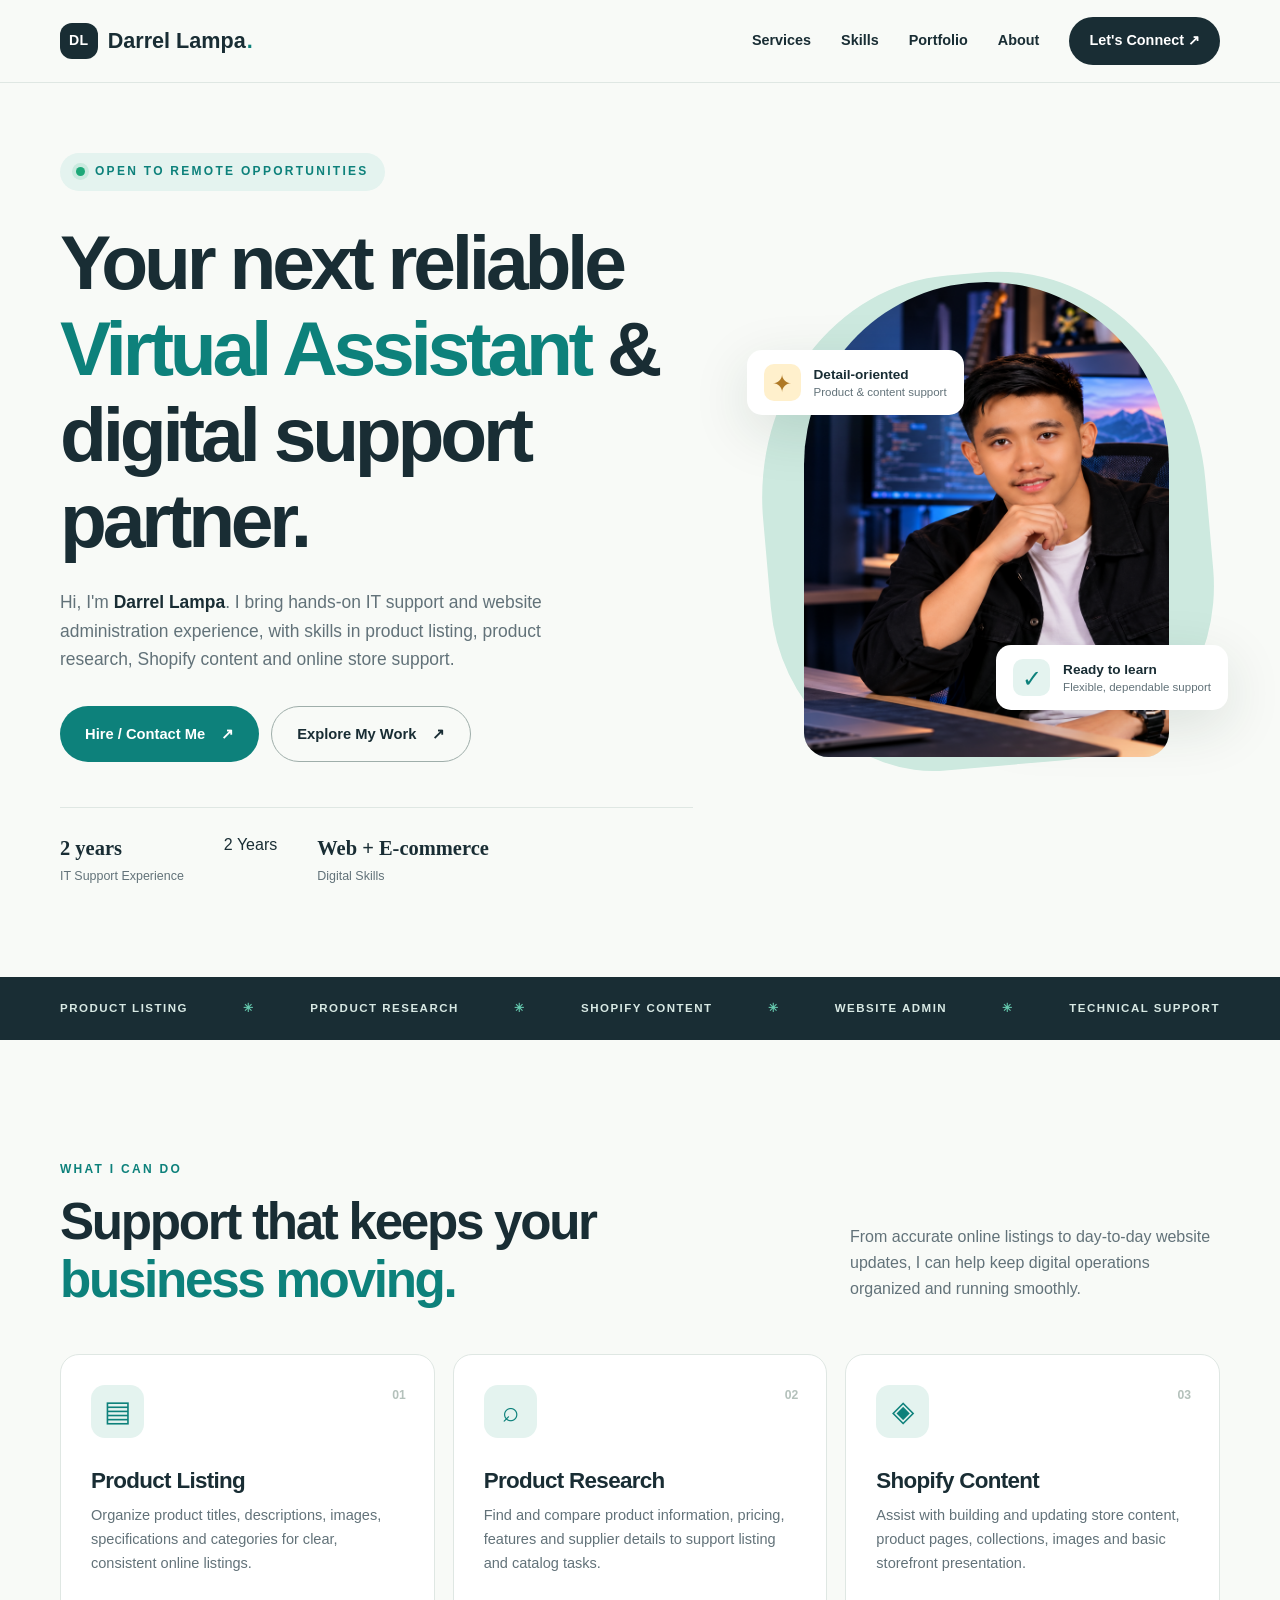
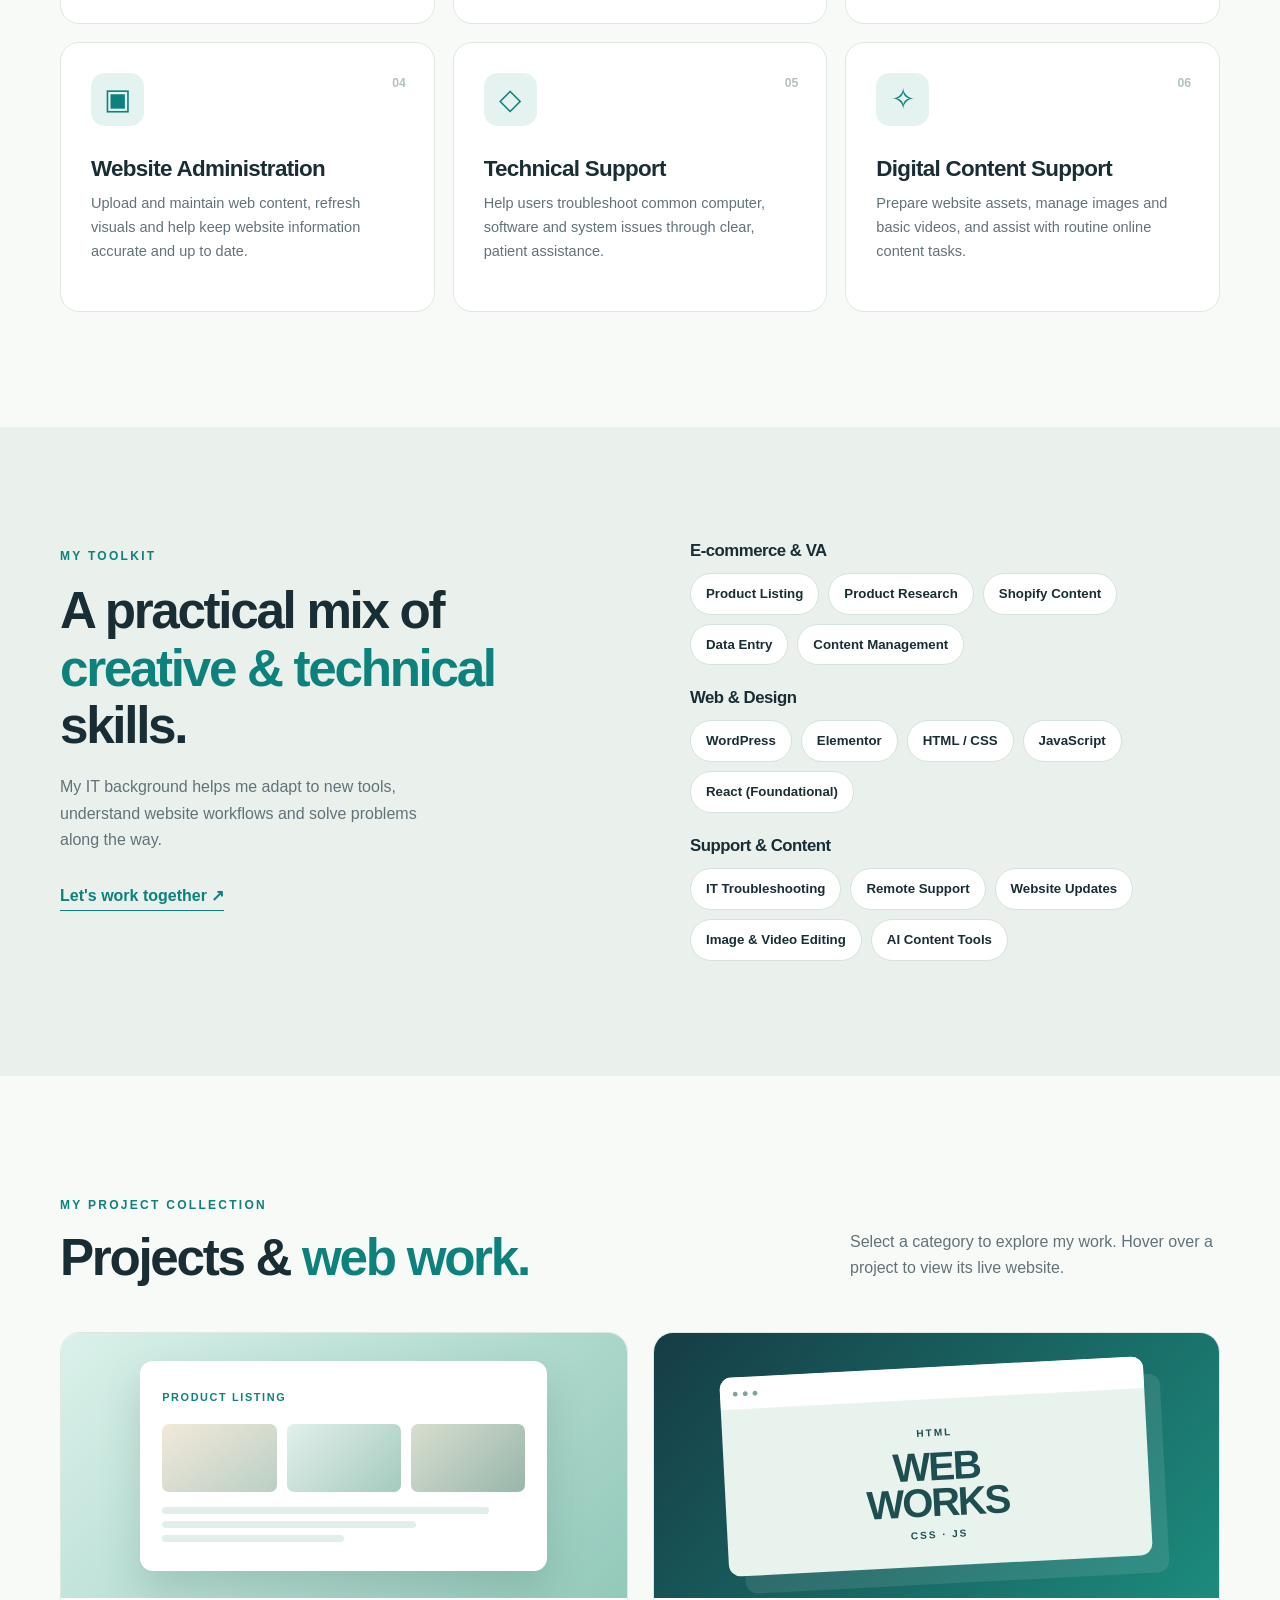
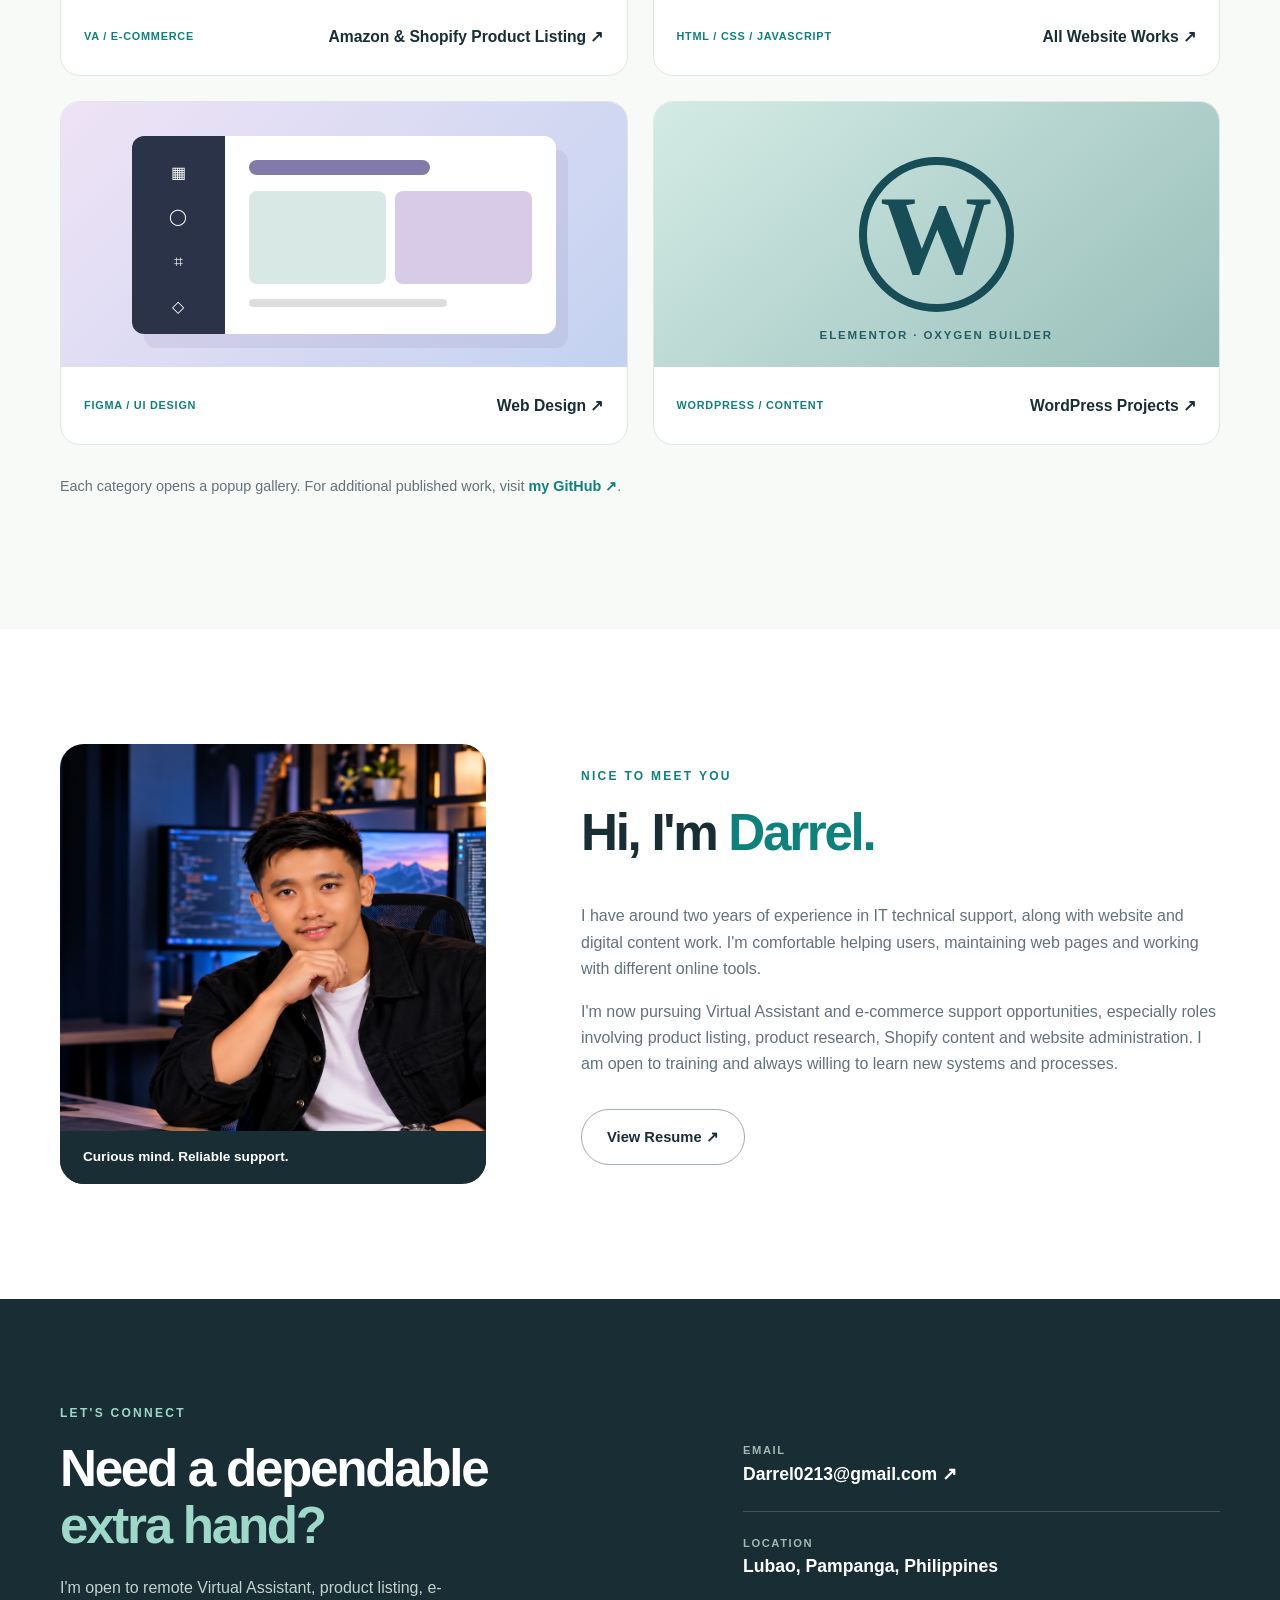
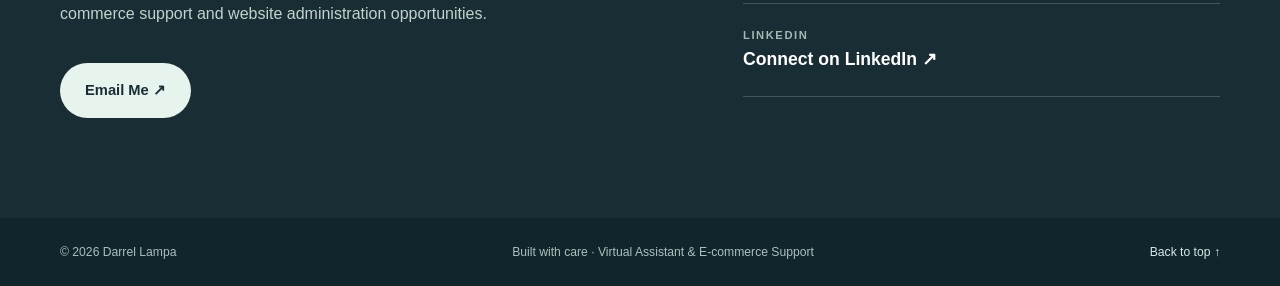
==== commit 5b9770d1: "Update index.html" ====
--- a/index.html
+++ b/index.html
@@ -52,6 +52,15 @@
 <section class="section about-section" id="about"><div class="shell about-layout"><div class="about-photo"><img src="img/ny.png" alt="Darrel Lampa" loading="lazy" onerror="this.style.display='none'"> <span>Curious mind. Reliable support.</span></div><div class="about-copy"><span class="section-tag">NICE TO MEET YOU</span><h2>Hi, I'm <em>Darrel.</em></h2><p>I have around two years of experience in IT technical support, along with website and digital content work. I'm comfortable helping users, maintaining web pages and working with different online tools.</p><p>I'm now pursuing Virtual Assistant and e-commerce support opportunities, especially roles involving product listing, product research, Shopify content and website administration. I am open to training and always willing to learn new systems and processes.</p><a class="button button-outline" href="https://drive.google.com/file/d/1pJ0x6sw8Fba4EsSI_oV6tQrUpC12UH1s/view?usp=sharing" target="_blank" rel="noopener noreferrer">View Resume ↗</a></div></div></section>
     <section class="contact-section" id="contact"><div class="shell contact-layout"><div><span class="section-tag light">LET'S CONNECT</span><h2>Need a dependable<br><em>extra hand?</em></h2><p>I'm open to remote Virtual Assistant, product listing, e-commerce support and website administration opportunities.</p><a class="button button-light" href="mailto:Darrel0213@gmail.com">Email Me ↗</a></div><div class="contact-details"><a href="mailto:Darrel0213@gmail.com"><small>EMAIL</small><strong>Darrel0213@gmail.com ↗</strong></a><div><small>LOCATION</small><strong>Lubao, Pampanga, Philippines</strong></div><a href="https://www.linkedin.com/in/darrel-lampa-314783265/" target="_blank" rel="noopener noreferrer"><small>LINKEDIN</small><strong>Connect on LinkedIn ↗</strong></a></div></div></section>
   </main><footer class="site-footer"><div class="shell footer-inner"><span>© <span id="year">2026</span> Darrel Lampa</span><span>Built with care · Virtual Assistant & E-commerce Support</span><a href="#home">Back to top ↑</a></div></footer>
-  <script src="app.js"></script>
+  <script src="app.js"></script 
+<!-- Google tag (gtag.js) -->
+<script async src="https://www.googletagmanager.com/gtag/js?id=G-8FKF7BMKWV"></script>
+<script>
+  window.dataLayer = window.dataLayer || [];
+  function gtag(){dataLayer.push(arguments);}
+  gtag('js', new Date());
+  gtag('config', 'G-8FKF7BMKWV');
+</script>
+
 </body>
 </html>
--- a/style.css
+++ b/style.css
@@ -1 +1,9 @@
 :root{--ink:#192d34;--muted:#627279;--accent:#0d817b;--mint:#e4f3ef;--paper:#f8faf7;--line:#dfe7e3}*{box-sizing:border-box}html{scroll-behavior:smooth}body{margin:0;background:var(--paper);color:var(--ink);font-family:'DM Sans',sans-serif;font-size:16px;line-height:1.65}h1,h2,h3,p{margin-top:0}h1,h2,h3,.logo{font-family:Outfit,sans-serif;line-height:1.12}h1{font-size:clamp(3.1rem,6vw,6.2rem);letter-spacing:-.055em}h2{font-size:clamp(2.4rem,4vw,4rem);letter-spacing:-.045em}h3{font-size:1.4rem;letter-spacing:-.03em}em{font-style:normal;color:var(--accent)}a{color:inherit;text-decoration:none}.shell{width:min(1160px,calc(100% - 48px));margin:auto}.site-header{position:sticky;top:0;background:rgba(248,250,247,.94);backdrop-filter:blur(16px);z-index:10;border-bottom:1px solid var(--line)}.nav{display:flex;align-items:center;justify-content:space-between;min-height:82px;gap:20px}.logo{font-size:1.35rem;font-weight:700;display:flex;align-items:center;gap:10px;white-space:nowrap}.logo-mark{background:var(--ink);color:white;padding:10px 9px;border-radius:12px;font-size:.88rem;letter-spacing:.03em}.logo-dot{color:var(--accent);margin-left:-9px}.nav-links{display:flex;align-items:center;gap:30px;font-size:.9rem;font-weight:700}.nav-links>a:hover{color:var(--accent)}.nav-contact{background:var(--ink);color:white;padding:12px 20px;border-radius:50px}.nav-links .nav-contact:hover{background:var(--accent);color:#fff}.menu-toggle{display:none;border:0;background:none;font-size:1.7rem;cursor:pointer}.hero{display:grid;grid-template-columns:1.15fr .85fr;align-items:center;min-height:720px;gap:60px;padding-top:70px;padding-bottom:90px}.eyebrow,.section-tag{font-size:.75rem;font-weight:800;letter-spacing:.19em;color:var(--accent)}.eyebrow{display:inline-flex;align-items:center;gap:10px;background:var(--mint);border-radius:30px;padding:9px 16px;margin-bottom:28px}.online-dot{width:9px;height:9px;border-radius:50%;background:#1ca878;box-shadow:0 0 0 4px #c9eadf}.hero h1{margin-bottom:25px}.hero-lead{max-width:550px;color:var(--muted);font-size:1.09rem}.hero-lead strong{color:var(--ink)}.hero-actions{display:flex;flex-wrap:wrap;gap:12px;margin:32px 0 45px}.button{display:inline-flex;justify-content:center;align-items:center;gap:16px;padding:15px 25px;border-radius:100px;font-weight:800;font-size:.92rem;transition:transform .2s,background .2s}.button:hover{transform:translateY(-3px)}.button-primary{background:var(--accent);color:white}.button-outline{border:1px solid #9faeaa}.hero-meta{display:flex;gap:40px;border-top:1px solid var(--line);padding-top:24px}.hero-meta>div{display:flex;flex-direction:column}.hero-meta strong{font-family:Outfit;font-size:1.28rem}.hero-meta span{font-size:.78rem;color:var(--muted)}.hero-visual{position:relative;min-height:560px;display:flex;align-items:center;justify-content:center}.portrait-halo{position:absolute;width:95%;height:88%;border-radius:46% 46% 36% 36%;background:#cde9df;transform:rotate(-5deg)}.portrait-frame{position:relative;width:78%;height:475px;border-radius:210px 210px 28px 28px;overflow:hidden;background:linear-gradient(135deg,#b8e2d5,#e6eae4)}.portrait-frame img{display:block;width:100%;height:100%;object-fit:cover;object-position:center top}.portrait-fallback{display:none;align-items:center;justify-content:center;flex-direction:column;height:100%;color:var(--accent);font-family:Outfit;font-size:6rem;font-weight:800}.portrait-frame.missing-photo .portrait-fallback{display:flex}.portrait-fallback span{font-family:'DM Sans';font-size:.9rem;line-height:1.5;text-align:center;color:var(--muted)}.float-card{position:absolute;display:flex;gap:13px;align-items:center;background:white;box-shadow:0 16px 55px #16352a20;padding:14px 17px;border-radius:15px;z-index:2}.float-card-top{top:110px;left:-6px}.float-card-bottom{right:-8px;bottom:90px}.float-icon{display:grid;place-items:center;width:37px;height:37px;border-radius:10px;background:#fff0cc;color:#af7925;font-size:1.5rem}.float-icon.mint{background:var(--mint);color:var(--accent)}.float-card strong,.float-card small{display:block;line-height:1.4}.float-card strong{font-size:.85rem}.float-card small{font-size:.72rem;color:var(--muted)}.expertise-band{background:var(--ink);color:#d8e9e4;overflow:hidden}.expertise-inner{display:flex;align-items:center;justify-content:space-between;gap:20px;padding:22px 0;font-size:.72rem;font-weight:800;letter-spacing:.13em;white-space:nowrap}.expertise-inner b{color:#65c9ae}.section{padding-top:115px;padding-bottom:115px}.section-head{display:flex;justify-content:space-between;gap:50px;align-items:end;margin-bottom:46px}.section-head h2{margin:12px 0 0}.section-head p{max-width:370px;color:var(--muted);margin-bottom:5px}.service-grid{display:grid;grid-template-columns:repeat(3,1fr);gap:18px}.service-card{background:white;border:1px solid var(--line);border-radius:19px;padding:30px;min-height:270px;position:relative;transition:transform .25s,box-shadow .25s}.service-card:hover{transform:translateY(-6px);box-shadow:0 15px 35px #203b3010}.service-icon{display:grid;place-items:center;width:53px;height:53px;background:var(--mint);color:var(--accent);border-radius:14px;font-size:1.8rem;margin-bottom:30px}.service-num{position:absolute;right:28px;top:30px;color:#b4c1bb;font-size:.76rem;font-weight:800}.service-card h3{margin-bottom:10px}.service-card p{font-size:.91rem;color:var(--muted);margin:0}.skills-section{background:#eaf1ed}.skills-layout{display:grid;grid-template-columns:1fr 1fr;gap:100px}.skills-layout h2{margin:14px 0 20px}.skills-layout p{color:var(--muted);max-width:380px}.text-link{display:inline-block;margin-top:14px;color:var(--accent);font-weight:800;border-bottom:1px solid var(--accent)}.skill-groups{display:grid;gap:24px}.skill-groups h3{font-size:1.05rem;margin-bottom:12px}.tags{display:flex;flex-wrap:wrap;gap:9px}.tags span{background:white;border:1px solid #d6e2da;border-radius:30px;padding:9px 15px;font-size:.83rem;font-weight:700}.project-grid{display:grid;grid-template-columns:repeat(2,1fr);gap:25px}.project-card{border-radius:20px;overflow:hidden;background:white;border:1px solid var(--line);transition:transform .2s}.project-card:hover{transform:translateY(-5px)}.project-thumb{height:265px;background:linear-gradient(135deg,#d5e6dc,#edf1eb);overflow:hidden}.project-thumb img{width:100%;height:100%;object-fit:cover;transition:transform .3s}.project-card:hover img{transform:scale(1.04)}.project-label{display:flex;justify-content:space-between;align-items:center;gap:10px;padding:20px 23px}.project-label span{font-size:.68rem;color:var(--accent);font-weight:800;letter-spacing:.07em}.project-label strong{font-size:.98rem}.projects-note{margin-top:30px;color:var(--muted);font-size:.9rem}.projects-note a{color:var(--accent);font-weight:800}.about-section{background:white}.about-layout{display:grid;grid-template-columns:.8fr 1.2fr;gap:95px;align-items:center}.about-photo{background:#d7e9df;border-radius:24px;overflow:hidden;min-height:440px;display:flex;flex-direction:column;justify-content:end;position:relative}.about-photo img{width:100%;height:440px;object-fit:cover;object-position:top;position:absolute;inset:0}.about-photo span{position:relative;background:var(--ink);color:white;padding:15px 23px;font-size:.85rem;font-weight:700}.about-copy h2{margin-top:15px}.about-copy p{color:var(--muted);font-size:1rem}.about-copy .button{margin-top:15px}.contact-section{background:var(--ink);color:white;padding:100px 0}.contact-layout{display:grid;grid-template-columns:1.1fr .9fr;gap:100px}.section-tag.light{color:#9dd8c8}.contact-layout h2{margin:15px 0 20px}.contact-layout h2 em{color:#9dd8c8}.contact-layout p{max-width:440px;color:#c3d2cd}.button-light{margin-top:20px;background:#e7f4ee;color:var(--ink)}.contact-details{display:grid;align-content:center}.contact-details>div,.contact-details>a{border-bottom:1px solid #ffffff30;padding:22px 0;display:flex;flex-direction:column}.contact-details small{color:#a2b9b1;letter-spacing:.14em;font-size:.7rem;font-weight:800}.contact-details strong{font-size:1.1rem;font-weight:600}.site-footer{background:#10262c;color:#adbfba}.footer-inner{display:flex;justify-content:space-between;gap:20px;padding:24px 0;font-size:.76rem}.footer-inner a{color:#d8e9e4}@media(max-width:950px){.nav-links{gap:14px}.hero{gap:25px}.hero-visual{min-height:470px}.portrait-frame{height:400px}.float-card-top{left:0}.float-card-bottom{right:0}.expertise-inner{flex-wrap:wrap;justify-content:center}.skills-layout,.about-layout,.contact-layout{gap:40px}}@media(max-width:720px){.shell{width:min(100% - 34px,560px)}.nav{min-height:68px}.menu-toggle{display:block}.nav-links{display:none;position:absolute;top:68px;left:0;right:0;background:var(--paper);padding:22px;box-shadow:0 13px 18px #0a3a2a14;flex-direction:column;align-items:stretch}.nav-links.open{display:flex}.hero{grid-template-columns:1fr;padding-top:50px;padding-bottom:65px;gap:10px}.hero h1{font-size:clamp(3rem,11vw,4.5rem)}.hero-visual{min-height:450px}.portrait-frame{height:390px;max-width:340px}.float-card-top{top:55px}.float-card-bottom{bottom:33px}.hero-meta{gap:22px}.section{padding-top:75px;padding-bottom:75px}.section-head{display:block}.section-head p{margin-top:18px}.service-grid{grid-template-columns:1fr}.service-card{min-height:unset}.skills-layout,.about-layout,.contact-layout{grid-template-columns:1fr}.project-grid{grid-template-columns:1fr}.project-label{flex-direction:column;align-items:flex-start}.project-thumb{height:220px}.about-photo{min-height:360px}.about-photo img{height:360px}.contact-section{padding:75px 0}.footer-inner{flex-direction:column;gap:8px}.expertise-inner{font-size:.62rem;gap:13px}}
+
+/* Expanded HTML website archive */
+.works-launch{margin-top:38px;border:1px solid #cadfd7;background:linear-gradient(115deg,#e5f4ee,#fafdFA);border-radius:22px;padding:26px 30px;display:flex;justify-content:space-between;align-items:center;gap:22px}.works-launch h3{font-size:2rem;margin:8px 0}.works-launch p{color:var(--muted);margin:0;max-width:480px}.works-launch .button{border:0;cursor:pointer;white-space:nowrap}.works-gallery{margin-top:25px}.works-gallery[hidden]{display:none}.works-toolbar{display:flex;justify-content:space-between;gap:16px;flex-wrap:wrap;align-items:center}.works-filters{display:flex;gap:7px;flex-wrap:wrap}.works-filter{cursor:pointer;border:1px solid var(--line);background:white;color:var(--ink);border-radius:35px;padding:9px 15px;font:700 .84rem 'DM Sans',sans-serif}.works-filter.active,.works-filter:hover{background:var(--ink);color:white}.works-search input{background:#fff;border:1px solid var(--line);border-radius:30px;padding:11px 16px;font:inherit;width:220px;max-width:100%}.works-count{font-size:.85rem;color:var(--muted);margin:19px 0}.works-grid{display:grid;grid-template-columns:repeat(3,minmax(0,1fr));gap:19px}.work-card{display:block;background:white;overflow:hidden;border:1px solid var(--line);border-radius:16px;transition:transform .2s,box-shadow .2s}.work-card:hover,.work-card:focus-visible{transform:translateY(-5px);box-shadow:0 17px 35px #193d3230}.work-preview{height:190px;position:relative;overflow:hidden;background:linear-gradient(135deg,#16474a,#0e817b 55%,#b0ead5);display:grid;place-items:center}.work-preview img{display:block;position:absolute;inset:0;width:100%;height:100%;object-fit:cover;object-position:top;transition:transform .35s}.work-card:hover .work-preview img{transform:scale(1.07)}.work-placeholder{font-family:Outfit,sans-serif;font-weight:800;letter-spacing:-.04em;font-size:1.8rem;color:#fff;text-align:center;padding:18px;overflow-wrap:anywhere}.work-overlay{position:absolute;inset:0;display:flex;justify-content:center;align-items:center;background:#10262cc9;color:white;font-weight:800;opacity:0;transition:opacity .25s}.work-card:hover .work-overlay,.work-card:focus-visible .work-overlay{opacity:1}.work-details{padding:14px 17px 17px}.work-details small{display:block;color:var(--accent);font-size:.65rem;letter-spacing:.1em;text-transform:uppercase;font-weight:800;margin-bottom:6px}.work-details strong{font-family:Outfit,sans-serif;font-size:1.12rem;display:block;overflow-wrap:anywhere}.works-footnote{color:var(--muted);font-size:.78rem;margin:18px 0 24px}.future-projects{border:1px dashed #b7cbc4;border-radius:20px;padding:22px}.future-projects h3{margin-bottom:7px}.future-projects p{color:var(--muted);font-size:.85rem}.future-slots{display:grid;grid-template-columns:repeat(6,minmax(0,1fr));gap:10px}.future-slot{border-radius:12px;min-height:80px;background:var(--mint);display:flex;flex-direction:column;justify-content:center;align-items:center;color:var(--accent)}.future-slot span{font-weight:800;font-size:1.2rem}.future-slot small{font-size:.65rem}.sr-only{position:absolute;width:1px;height:1px;padding:0;margin:-1px;overflow:hidden;clip:rect(0,0,0,0);white-space:nowrap;border:0}@media(max-width:950px){.works-grid{grid-template-columns:repeat(2,minmax(0,1fr))}.future-slots{grid-template-columns:repeat(3,1fr)}}@media(max-width:720px){.works-launch{flex-direction:column;align-items:stretch;padding:22px}.works-launch .button{align-self:flex-start}.works-grid{grid-template-columns:1fr}.works-search,.works-search input{width:100%}.future-slots{grid-template-columns:repeat(2,1fr)}.work-overlay{opacity:1;background:linear-gradient(0deg,#10262cbb,transparent 55%);align-items:flex-end;padding-bottom:18px}}
+
+
+/* Popup category portfolio */
+.category-card{padding:0;text-align:left;width:100%;font:inherit;color:inherit;cursor:pointer;appearance:none;display:block}.category-card:focus-visible,.dialog-close:focus-visible,.gallery-view:focus-visible{outline:3px solid #0d817b;outline-offset:4px}.category-card .project-label{min-height:77px}.category-art{position:relative;display:grid;place-items:center;isolation:isolate}.category-hover{position:absolute;inset:0;background:rgba(11,39,43,.7);color:white;display:grid;place-items:center;font-family:Outfit,sans-serif;font-size:1.3rem;font-weight:800;opacity:0;transition:opacity .25s}.category-card:hover .category-hover,.category-card:focus-visible .category-hover{opacity:1}.va-art{background:linear-gradient(135deg,#daf1ea,#93c9ba)}.art-ui{width:72%;background:#fff;border-radius:13px;padding:22px;box-shadow:0 20px 40px #26564b30}.art-ui>span{font-size:.68rem;color:#0d817b;font-weight:800;letter-spacing:.15em}.art-product{display:flex;gap:10px;margin:15px 0}.art-product i{height:68px;flex:1;border-radius:7px;background:linear-gradient(145deg,#f2e9da,#bacfc4)}.art-product i:nth-child(2){background:linear-gradient(135deg,#e2f0eb,#a5cabd)}.art-product i:nth-child(3){background:linear-gradient(135deg,#d8decf,#98b6ab)}.art-bars b{display:block;background:#e2eeea;width:90%;height:7px;margin:7px 0;border-radius:5px}.art-bars b:nth-child(2){width:70%}.art-bars b:nth-child(3){width:50%}.sites-art{background:linear-gradient(130deg,#163c46,#1c8b7d)}.art-browser{width:75%;height:75%;border-radius:12px;background:#e8f3ee;overflow:hidden;transform:rotate(-3deg);box-shadow:16px 18px 0 #ffffff19}.browser-dots{background:#fff;padding:7px 12px;color:#82a19a;font-size:.7rem}.browser-display{height:calc(100% - 29px);display:flex;flex-direction:column;align-items:center;justify-content:center;color:#1e4e50}.browser-display strong{font-family:Outfit,sans-serif;font-size:2.5rem;line-height:.9;letter-spacing:-.055em;text-align:center}.browser-display span{font-size:.63rem;font-weight:800;letter-spacing:.2em;margin:7px}.design-art{background:linear-gradient(135deg,#efe3f6,#c3d2f0)}.design-mock{width:75%;height:75%;background:white;border-radius:12px;display:flex;box-shadow:12px 14px 0 #8973a622;overflow:hidden}.design-sidebar{background:#2b3348;color:white;width:22%;text-align:center;line-height:2.8;padding-top:15px}.design-canvas{flex:1;padding:24px}.design-title{height:15px;width:64%;border-radius:8px;background:#827aa9}.design-tiles{display:flex;gap:9px;margin-top:16px;height:62%}.design-tiles i{flex:1;border-radius:8px;background:#d7e8e5}.design-tiles i+ i{background:#d7cbe7}.design-line{width:70%;height:8px;border-radius:4px;background:#ddd;margin-top:15px}.wp-art{background:linear-gradient(140deg,#d4ebe5,#98beb9)}.wp-symbol{font-family:Georgia,serif;font-weight:700;font-size:7rem;color:#164d57;border:8px solid #164d57;border-radius:50%;width:155px;height:155px;display:grid;place-items:center;line-height:1}.wp-decoration{position:absolute;bottom:22px;font-size:.72rem;letter-spacing:.16em;font-weight:800;color:#245e64}
+body.modal-open{overflow:hidden}.portfolio-dialog{border:1px solid #d8e7e1;border-radius:23px;padding:32px;width:min(1150px,calc(100% - 28px));max-height:min(90vh,950px);background:#f8faf7;color:#192d34;box-shadow:0 32px 100px #031e2080}.portfolio-dialog::backdrop{background:#071d20a9;backdrop-filter:blur(6px)}.dialog-top{display:flex;align-items:start;justify-content:space-between;gap:24px}.dialog-top h2{font-size:clamp(2rem,4vw,3rem);margin:9px 0}.dialog-top p{color:#627279;margin:0 0 18px;max-width:700px}.dialog-close{flex:none;border:1px solid #dfe7e3;border-radius:50%;background:white;color:#19343a;width:44px;height:44px;cursor:pointer;font-size:1.2rem}.gallery-tools{display:flex;justify-content:space-between;align-items:end;gap:20px;margin:16px 0 24px}.gallery-tools[hidden]{display:none}.gallery-search-label{display:flex;gap:9px;flex-direction:column;font-size:.83rem;font-weight:800;color:#526a68}.gallery-search-label input{border:1px solid #c9dcd5;background:#fff;border-radius:12px;padding:12px 15px;width:min(450px,70vw);font:inherit}.gallery-grid{display:grid;grid-template-columns:repeat(3,minmax(0,1fr));gap:20px}.gallery-card{background:white;border:1px solid #dfe7e3;border-radius:16px;overflow:hidden;min-width:0}.gallery-preview{position:relative;aspect-ratio:16/10;background:linear-gradient(140deg,#c7e1d7,#e6f1ec);overflow:hidden}.gallery-preview img{width:100%;height:100%;object-fit:cover;object-position:top}.gallery-preview img[hidden]{display:none}.gallery-fallback{position:absolute;inset:0;display:none;place-items:center;text-align:center;padding:18px;font-family:Outfit,sans-serif;font-size:1.5rem;font-weight:700;color:#336860;background:linear-gradient(125deg,#d7ebe3,#adcfc6)}.gallery-fallback.visible{display:grid}.gallery-view,.gallery-not-ready{position:absolute;inset:0;display:grid;place-items:center;background:#0a3336bf;color:#fff;font-weight:800;font-size:1.05rem;opacity:0;transition:opacity .2s}.gallery-preview:hover .gallery-view,.gallery-preview:focus-within .gallery-view,.gallery-preview:hover .gallery-not-ready{opacity:1}.gallery-not-ready{background:#14393aab}.gallery-card-text{padding:15px;display:grid;gap:4px}.gallery-card-text small{font-size:.7rem;letter-spacing:.07em;text-transform:uppercase;color:#0d817b;font-weight:800}.gallery-card-text strong{font-size:.99rem}.gallery-upcoming{display:grid;place-items:center;text-align:center;min-height:175px;border:2px dashed #b6d1c7;border-radius:16px;color:#607970;font-weight:800;padding:20px}.gallery-footer{font-size:.85rem;color:#627279;padding:22px 0 0}@media(max-width:750px){.portfolio-dialog{padding:20px;max-height:94vh}.gallery-grid{grid-template-columns:repeat(2,minmax(0,1fr));gap:12px}.gallery-card-text{padding:10px}.gallery-card-text strong{font-size:.83rem}.gallery-view,.gallery-not-ready{opacity:1;background:#093e4475;font-size:.8rem}.category-art{height:210px}}@media(max-width:430px){.gallery-grid{grid-template-columns:1fr}.gallery-preview{aspect-ratio:16/9}}
